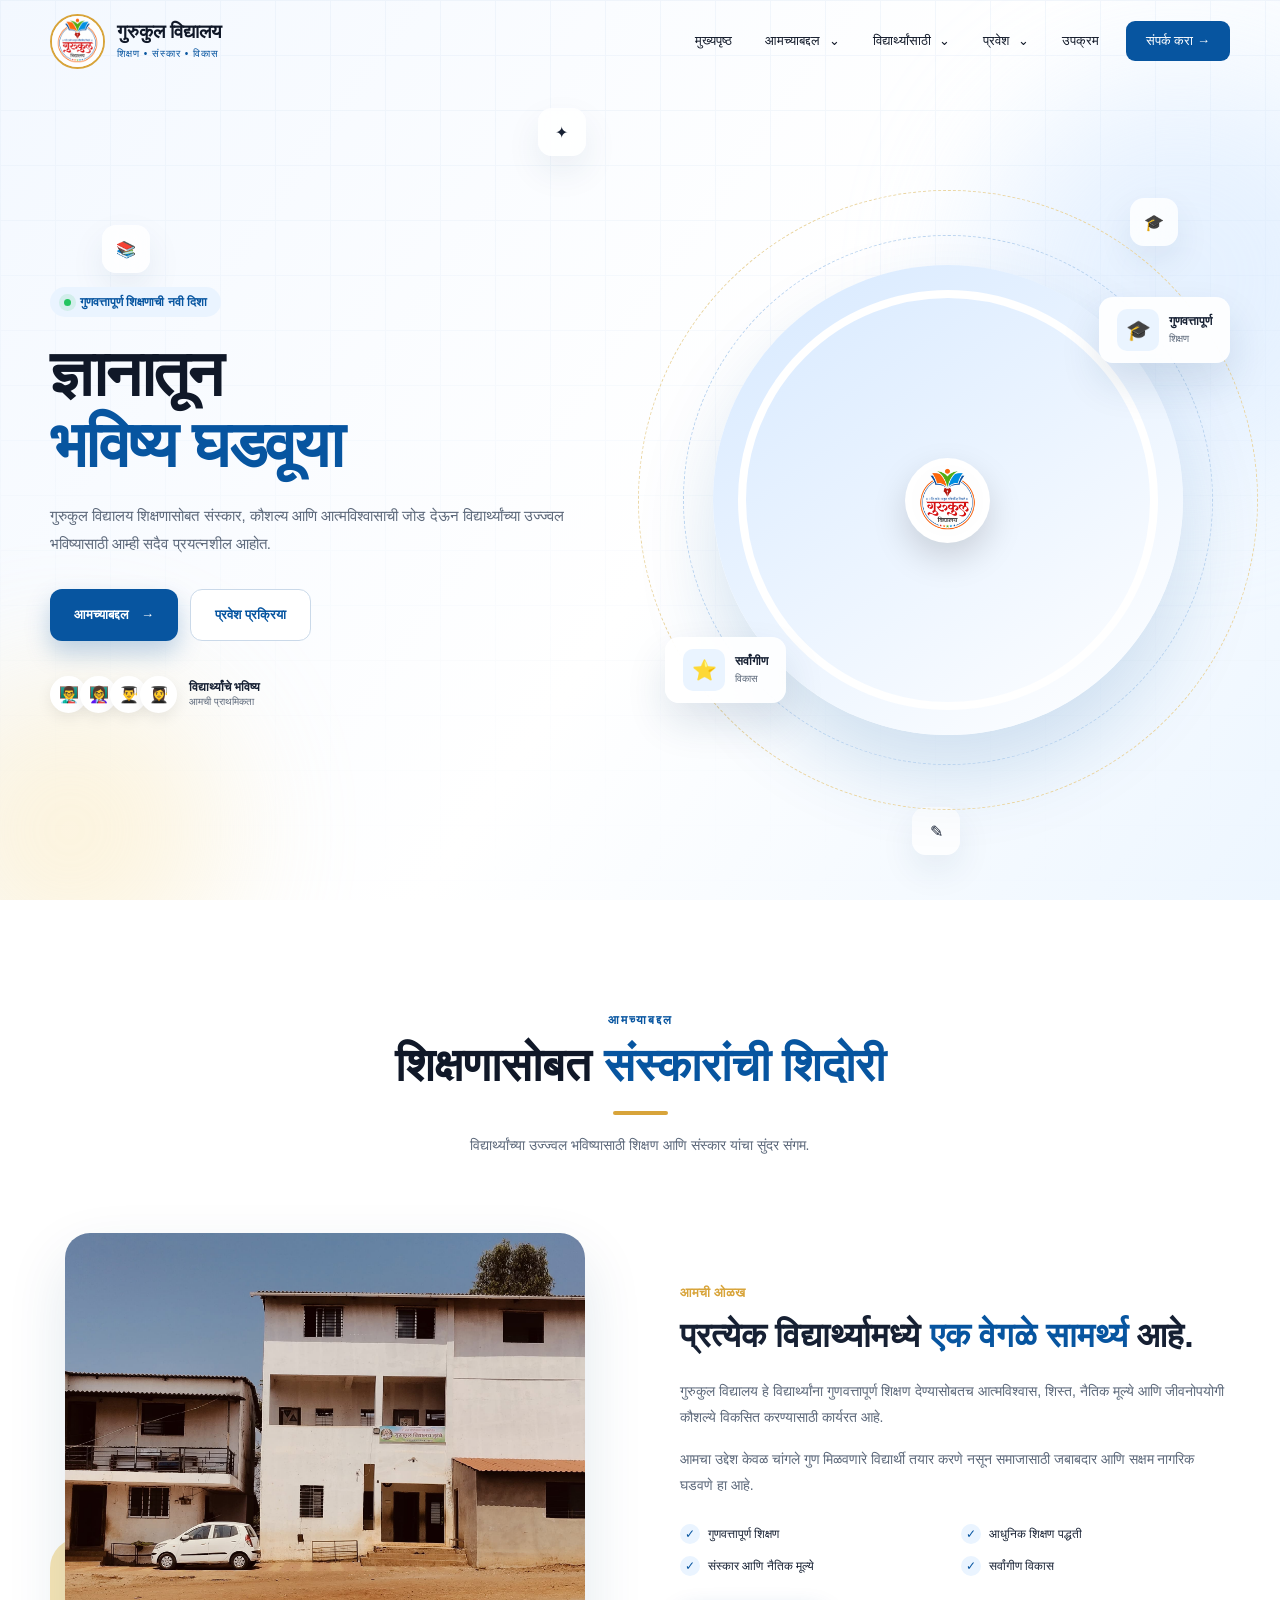
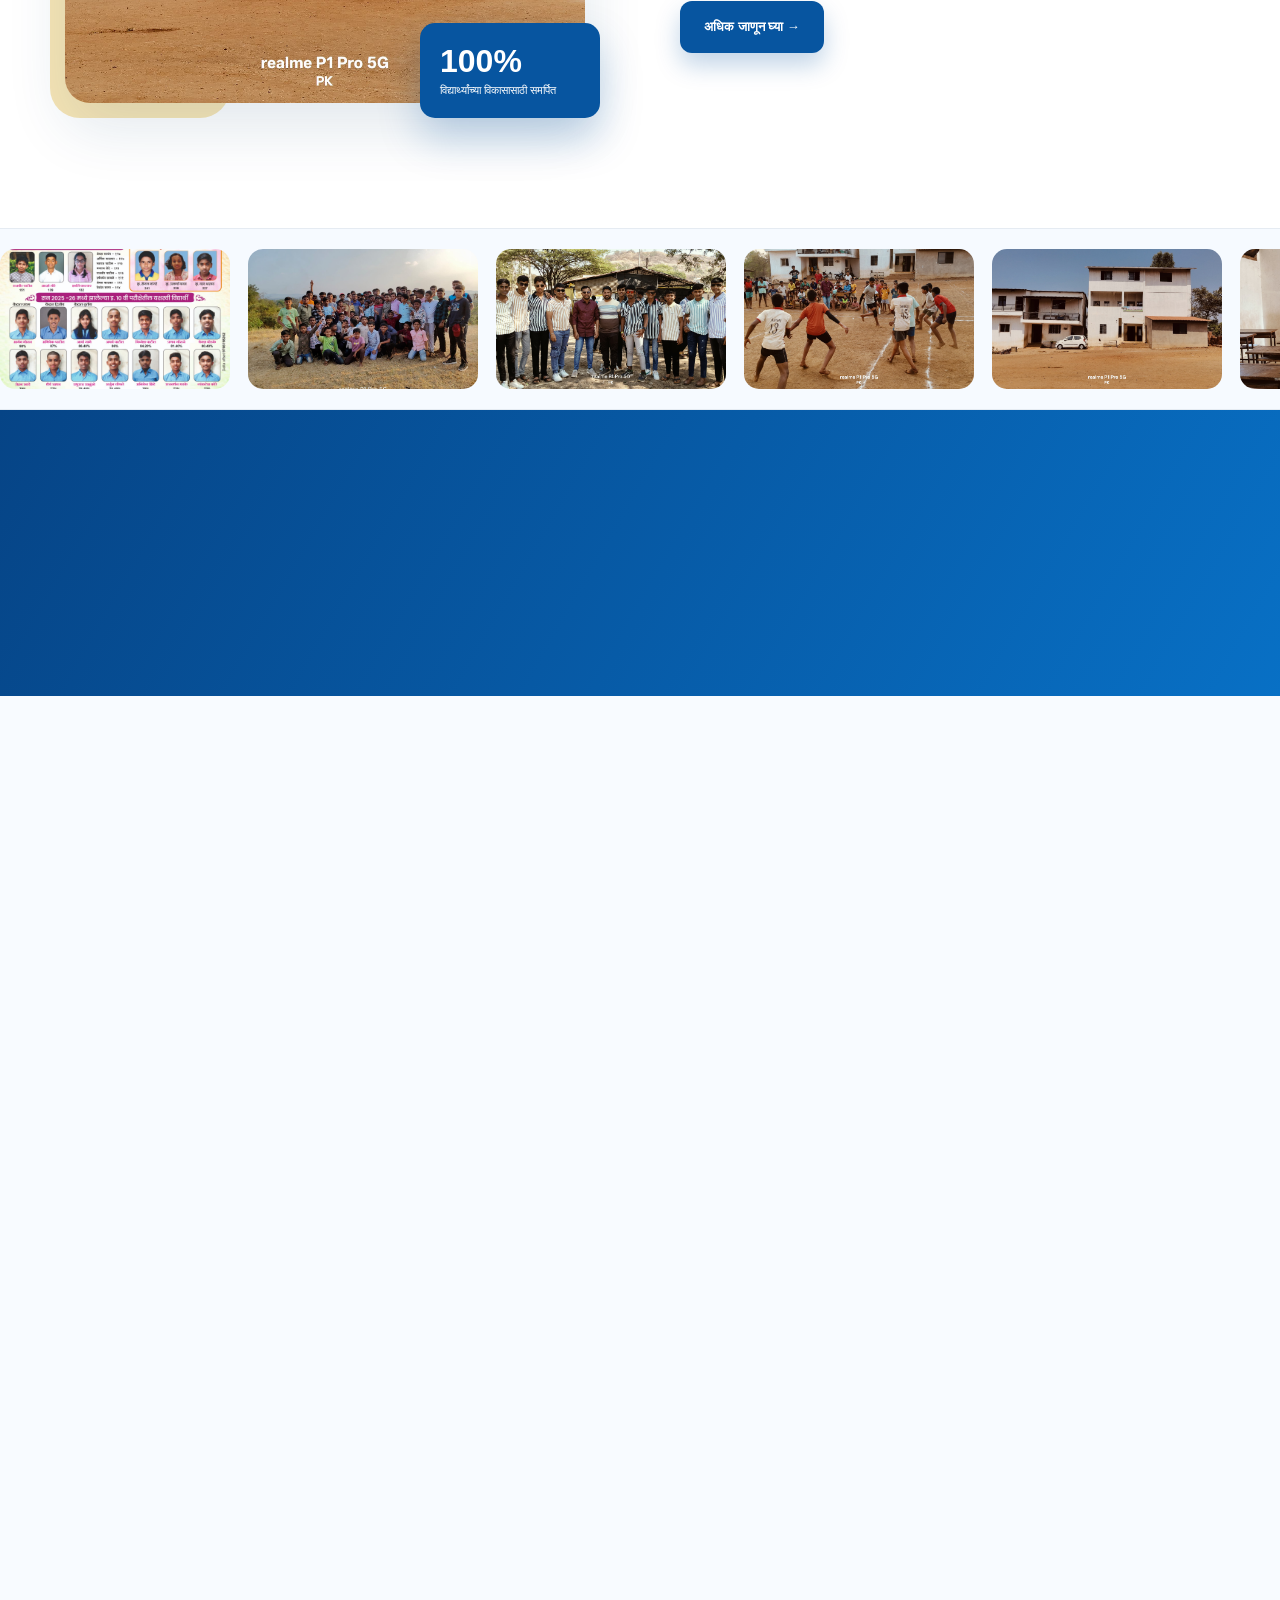
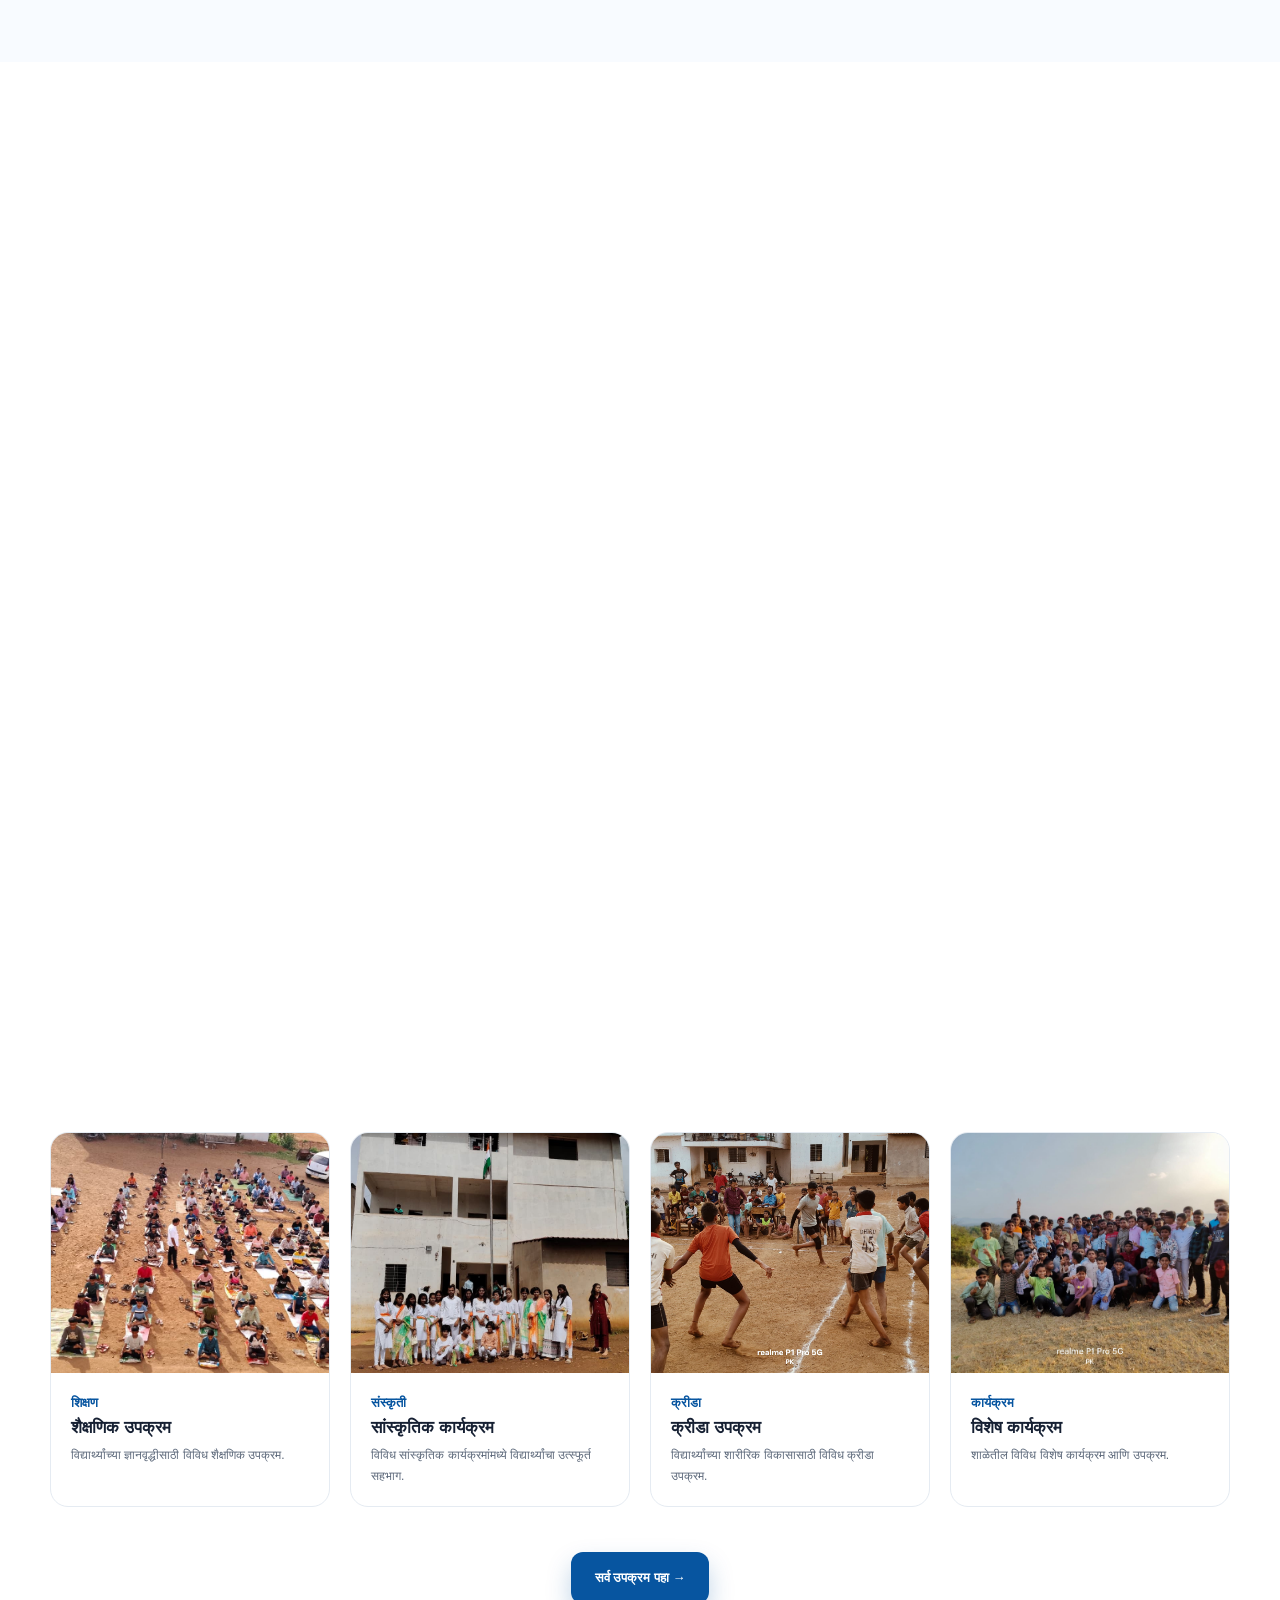
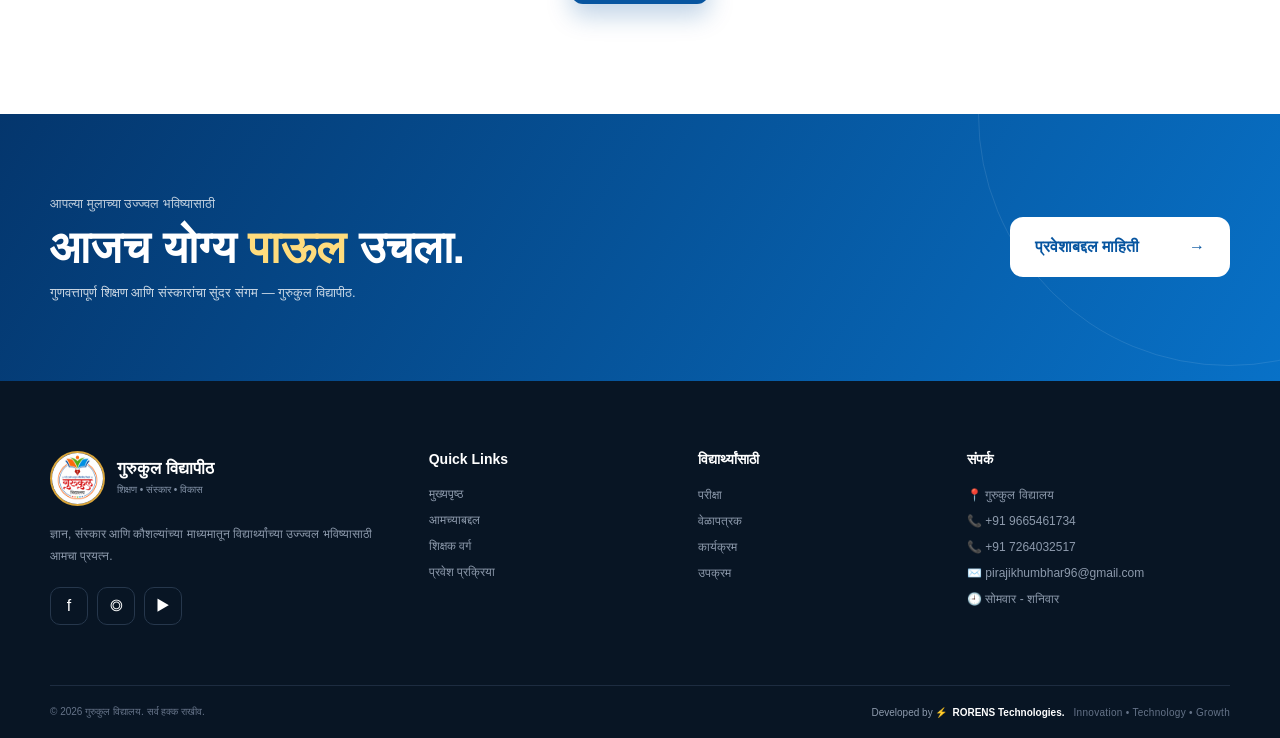
==== index.html @ 73b4b523 "Update index.html" ====
<!DOCTYPE html>
<html lang="mr">

<head>

<meta charset="UTF-8">
<meta name="viewport" content="width=device-width, initial-scale=1.0">

<title>गुरुकुल विद्यालय | शिक्षण • संस्कार • विकास</title>

<style>

/* =========================================================
   RESET
========================================================= */

*{
    margin:0;
    padding:0;
    box-sizing:border-box;
}

html{
    scroll-behavior:smooth;
}

body{
    font-family:"Noto Sans Devanagari","Arial",sans-serif;
    background:#fff;
    color:#162033;
    overflow-x:hidden;
}

img{
    max-width:100%;
    display:block;
}

a{
    text-decoration:none;
    color:inherit;
}

button{
    font-family:inherit;
}


/* =========================================================
   VARIABLES
========================================================= */

:root{
    --primary:#0755a0;
    --primary-dark:#04366d;
    --primary-light:#eaf4ff;

    --gold:#d8a43a;
    --gold-light:#f7e5b5;

    --dark:#101828;
    --text:#5c687a;

    --border:#e5ebf2;

    --shadow:0 25px 60px rgba(20,65,110,.12);
}


/* =========================================================
   CONTAINER
========================================================= */

.container{
    width:min(1180px,calc(100% - 40px));
    margin:auto;
}


/* =========================================================
   LOADER
========================================================= */

.loader{
    position:fixed;
    inset:0;
    background:#fff;
    z-index:99999;

    display:flex;
    flex-direction:column;
    align-items:center;
    justify-content:center;

    transition:.6s;
}

.loader.hide{
    opacity:0;
    visibility:hidden;
}

.loader img{
    width:90px;
    height:90px;
    object-fit:cover;
    border-radius:50%;

    border:3px solid var(--gold);

    animation:loaderPulse 1.5s infinite;
}

.loader-spinner{
    width:35px;
    height:35px;

    border:3px solid #e4edf7;
    border-top-color:var(--primary);

    border-radius:50%;

    margin-top:20px;

    animation:spin .8s linear infinite;
}

.loader p{
    margin-top:15px;
    color:var(--primary);
    font-weight:bold;
}


/* =========================================================
   HEADER
========================================================= */

header{
    position:fixed;
    top:0;
    left:0;
    width:100%;

    z-index:1000;

    transition:.4s;
}

header.scrolled{
    background:rgba(255,255,255,.94);
    backdrop-filter:blur(20px);

    box-shadow:0 10px 35px rgba(0,0,0,.08);
}

.header-inner{
    min-height:82px;

    display:flex;
    align-items:center;
    justify-content:space-between;
}


/* LOGO */

.logo{
    display:flex;
    align-items:center;
    gap:12px;
}

.logo img{
    width:55px;
    height:55px;

    border-radius:50%;
    object-fit:cover;

    border:2px solid var(--gold);
}

.logo h1{
    font-size:19px;
    color:var(--dark);
}

.logo span{
    font-size:10px;
    color:var(--primary);
    letter-spacing:1px;
}


/* NAV */

nav{
    display:flex;
    align-items:center;
    gap:5px;
}

nav>a,
.dropdown-btn{
    border:0;
    background:transparent;

    padding:12px 14px;

    font-size:13px;
    color:var(--dark);

    border-radius:9px;

    cursor:pointer;

    transition:.3s;
}

nav>a:hover,
.dropdown-btn:hover{
    color:var(--primary);
    background:var(--primary-light);
}


/* DROPDOWN */

.dropdown{
    position:relative;
}

.dropdown-btn span{
    display:inline-block;
    margin-left:5px;
    transition:.3s;
}

.dropdown:hover .dropdown-btn span{
    transform:rotate(180deg);
}

.dropdown-menu{
    position:absolute;

    top:calc(100% + 12px);
    left:0;

    width:220px;

    padding:10px;

    background:rgba(255,255,255,.98);

    border:1px solid var(--border);

    border-radius:15px;

    box-shadow:0 20px 50px rgba(0,0,0,.12);

    opacity:0;
    visibility:hidden;

    transform:translateY(10px);

    transition:.3s;
}

.dropdown:hover .dropdown-menu{
    opacity:1;
    visibility:visible;
    transform:translateY(0);
}

.dropdown-menu a{
    display:block;

    padding:12px;

    font-size:13px;

    border-radius:8px;

    transition:.25s;
}

.dropdown-menu a:hover{
    background:var(--primary-light);
    color:var(--primary);
    padding-left:18px;
}


/* CONTACT */

.contact-btn{
    background:var(--primary);
    color:white !important;

    margin-left:8px;

    padding:12px 20px !important;
}

.contact-btn:hover{
    background:var(--primary-dark) !important;
}


/* MOBILE BUTTON */

.menu-btn{
    display:none;

    width:45px;
    height:45px;

    border:0;

    border-radius:10px;

    background:var(--primary-light);

    cursor:pointer;
}

.menu-btn span{
    display:block;

    width:22px;
    height:2px;

    background:var(--primary);

    margin:5px auto;
}


/* =========================================================
   HERO
========================================================= */

.hero{
    min-height:100vh;

    padding-top:100px;

    position:relative;

    overflow:hidden;

    background:
    linear-gradient(
        125deg,
        #f3f8ff,
        #fff 55%,
        #edf6ff
    );

    display:flex;
    align-items:center;
}


/* GRID BACKGROUND */

.hero-grid{
    position:absolute;
    inset:0;

    opacity:.35;

    background-image:
        linear-gradient(#dce8f5 1px,transparent 1px),
        linear-gradient(90deg,#dce8f5 1px,transparent 1px);

    background-size:55px 55px;

    mask-image:linear-gradient(
        to bottom,
        black,
        transparent
    );
}


/* GLOW */

.glow{
    position:absolute;

    border-radius:50%;

    filter:blur(70px);

    opacity:.4;

    animation:glowMove 8s infinite alternate;
}

.glow1{
    width:400px;
    height:400px;

    background:#cbe2ff;

    right:-100px;
    top:80px;
}

.glow2{
    width:300px;
    height:300px;

    background:#ffe7ad;

    left:-80px;
    bottom:-80px;

    animation-delay:2s;
}


/* HERO CONTENT */

.hero-inner{
    width:min(1180px,calc(100% - 40px));
    margin:auto;

    display:grid;
    grid-template-columns:1fr 1fr;

    align-items:center;

    gap:50px;

    position:relative;
    z-index:5;
}

.hero-badge{
    display:inline-flex;

    align-items:center;
    gap:9px;

    padding:8px 14px;

    background:var(--primary-light);

    color:var(--primary);

    border-radius:30px;

    font-size:12px;
    font-weight:bold;

    animation:fadeUp .8s;
}

.badge-dot{
    width:7px;
    height:7px;

    background:#22c55e;

    border-radius:50%;

    box-shadow:0 0 0 5px rgba(34,197,94,.12);
}

.hero h2{
    margin-top:22px;

    font-size:clamp(45px,5vw,72px);

    line-height:1.1;

    letter-spacing:-2px;

    color:var(--dark);
}

.hero h2 span{
    display:block;
    color:var(--primary);
}

.hero-description{
    max-width:590px;

    margin-top:22px;

    color:var(--text);

    line-height:1.9;

    font-size:15px;
}


/* BUTTONS */

.hero-buttons{
    display:flex;
    gap:12px;

    margin-top:30px;

    flex-wrap:wrap;
}

.btn{
    min-height:52px;

    padding:0 24px;

    border-radius:12px;

    display:inline-flex;
    align-items:center;
    justify-content:center;
    gap:12px;

    font-size:13px;
    font-weight:bold;

    transition:.35s;
}

.btn-primary{
    background:var(--primary);
    color:#fff;

    box-shadow:0 12px 25px rgba(7,85,160,.25);
}

.btn-primary:hover{
    transform:translateY(-4px);
    background:var(--primary-dark);
}

.btn-outline{
    border:1px solid #cad9e9;
    background:white;
    color:var(--primary);
}

.btn-outline:hover{
    background:var(--primary-light);
    transform:translateY(-4px);
}


/* TRUST */

.trust{
    margin-top:35px;

    display:flex;
    align-items:center;
    gap:12px;
}

.avatars{
    display:flex;
}

.avatars div{
    width:37px;
    height:37px;

    border-radius:50%;

    background:#fff;

    display:grid;
    place-items:center;

    border:2px solid white;

    margin-left:-7px;

    box-shadow:0 5px 15px rgba(0,0,0,.08);
}

.avatars div:first-child{
    margin-left:0;
}

.trust-text{
    display:flex;
    flex-direction:column;
    gap:2px;
}

.trust-text strong{
    font-size:12px;
}

.trust-text span{
    font-size:10px;
    color:var(--text);
}


/* =========================================================
   HERO GRAPHIC
========================================================= */

.hero-visual{
    height:580px;

    position:relative;

    display:grid;
    place-items:center;

    animation:visualFloat 6s ease-in-out infinite;
}

.hero-circle{
    width:min(470px,90%);

    aspect-ratio:1;

    border-radius:50%;

    padding:25px;

    background:
    linear-gradient(
        145deg,
        #d7e9ff,
        #fff
    );

    box-shadow:
        0 40px 80px rgba(7,85,160,.16);
}

.hero-circle-inner{
    width:100%;
    height:100%;

    border-radius:50%;

    overflow:hidden;

    border:8px solid white;

    position:relative;
}

.hero-circle-inner img{
    width:100%;
    height:100%;

    object-fit:cover;

    transition:1s;
}

.hero-circle:hover img{
    transform:scale(1.08);
}


/* ORBITS */

.orbit{
    position:absolute;

    border:1px dashed #b9d3ef;

    border-radius:50%;

    animation:orbit 18s linear infinite;
}

.orbit1{
    width:530px;
    height:530px;
}

.orbit2{
    width:620px;
    height:620px;

    border-color:#ead5a1;

    animation-direction:reverse;
    animation-duration:25s;
}


/* LOGO */

.center-logo{
    position:absolute;

    width:85px;
    height:85px;

    padding:7px;

    border-radius:50%;

    background:white;

    box-shadow:0 15px 35px rgba(0,0,0,.15);

    animation:logoFloat 4s infinite;
}

.center-logo img{
    width:100%;
    height:100%;

    object-fit:cover;

    border-radius:50%;
}


/* FLOAT CARDS */

.float-card{
    position:absolute;

    display:flex;
    align-items:center;

    gap:10px;

    padding:12px 18px;

    background:rgba(255,255,255,.9);

    backdrop-filter:blur(15px);

    border-radius:14px;

    box-shadow:0 20px 40px rgba(20,60,100,.12);

    z-index:5;

    animation:cardFloat 5s ease-in-out infinite;
}

.float-card.top{
    top:15%;
    right:0;
}

.float-card.bottom{
    bottom:15%;
    left:0;

    animation-delay:1.5s;
}

.float-icon{
    width:42px;
    height:42px;

    display:grid;
    place-items:center;

    border-radius:10px;

    background:var(--primary-light);

    font-size:20px;
}

.float-card strong{
    display:block;
    font-size:12px;
}

.float-card small{
    color:var(--text);
    font-size:10px;
}


/* FLOATING ICONS */

.floating-icon{
    position:absolute;

    width:48px;
    height:48px;

    display:grid;
    place-items:center;

    background:rgba(255,255,255,.8);

    backdrop-filter:blur(10px);

    border-radius:14px;

    box-shadow:0 15px 35px rgba(20,60,100,.08);

    z-index:4;

    animation:iconFloat 5s infinite;
}

.book{
    left:8%;
    top:25%;
}

.cap{
    right:8%;
    top:22%;
    animation-delay:1s;
}

.star{
    left:42%;
    top:12%;
    animation-delay:2s;
}

.pencil{
    right:25%;
    bottom:5%;
    animation-delay:3s;
}


/* =========================================================
   SECTION
========================================================= */

section.content-section{
    padding:110px 0;
}

.section-title{
    text-align:center;

    max-width:700px;

    margin:0 auto 60px;
}

.section-label{
    color:var(--primary);

    font-size:12px;

    font-weight:bold;

    letter-spacing:2px;
}

.section-title h2{
    font-size:clamp(30px,4vw,46px);

    margin-top:10px;

    color:var(--dark);
}

.section-title h2 span{
    color:var(--primary);
}

.section-line{
    width:55px;
    height:4px;

    background:var(--gold);

    margin:18px auto;

    border-radius:20px;
}

.section-title p{
    color:var(--text);

    font-size:14px;

    line-height:1.8;
}


/* =========================================================
   ABOUT
========================================================= */

.about-grid{
    display:grid;

    grid-template-columns:1fr 1fr;

    align-items:center;

    gap:80px;
}

.about-image{
    position:relative;

    padding:15px;
}

.about-image img{
    width:100%;
    height:470px;

    object-fit:cover;

    border-radius:25px;

    box-shadow:var(--shadow);

    transition:.7s;
}

.about-image:hover img{
    transform:scale(1.03);
}

.about-decoration{
    position:absolute;

    width:180px;
    height:180px;

    background:var(--gold-light);

    border-radius:30px;

    left:0;
    bottom:0;

    z-index:-1;
}

.experience{
    position:absolute;

    right:0;
    bottom:0;

    width:180px;

    background:var(--primary);

    color:#fff;

    padding:20px;

    border-radius:15px;

    box-shadow:0 20px 40px rgba(7,85,160,.25);
}

.experience strong{
    display:block;

    font-size:32px;
}

.experience span{
    font-size:11px;
    line-height:1.5;
}

.about-text small{
    color:var(--gold);
    font-weight:bold;
}

.about-text h3{
    font-size:34px;

    line-height:1.3;

    margin:12px 0 20px;
}

.about-text h3 span{
    color:var(--primary);
}

.about-text p{
    color:var(--text);

    font-size:14px;

    line-height:1.9;

    margin-bottom:15px;
}

.checks{
    display:grid;

    grid-template-columns:1fr 1fr;

    gap:12px;

    margin:25px 0;
}

.check{
    font-size:12px;

    display:flex;
    align-items:center;

    gap:8px;
}

.check i{
    width:20px;
    height:20px;

    display:grid;
    place-items:center;

    border-radius:50%;

    background:var(--primary-light);

    color:var(--primary);

    font-style:normal;
}


/* =========================================================
   IMAGE STRIP
========================================================= */

.image-strip{
    overflow:hidden;

    padding:20px 0;

    background:#f6faff;

    border-top:1px solid var(--border);
    border-bottom:1px solid var(--border);
}

.image-track{
    display:flex;

    width:max-content;

    animation:marquee 30s linear infinite;
}

.strip-image{
    width:230px;
    height:140px;

    margin-right:18px;

    border-radius:15px;

    overflow:hidden;
}

.strip-image img{
    width:100%;
    height:100%;

    object-fit:cover;

    transition:.5s;
}

.strip-image:hover img{
    transform:scale(1.1);
}


/* =========================================================
   STATS
========================================================= */

.stats{
    padding:70px 0;

    background:
    linear-gradient(
        120deg,
        #064486,
        #0870c5
    );

    color:white;
}

.stats-grid{
    display:grid;

    grid-template-columns:repeat(4,1fr);
}

.stat{
    text-align:center;

    padding:20px;

    border-right:1px solid rgba(255,255,255,.15);
}

.stat:last-child{
    border:none;
}

.stat-icon{
    font-size:25px;
}

.stat strong{
    display:block;

    font-size:38px;

    margin:8px 0;
}

.stat span{
    font-size:12px;

    opacity:.75;
}


/* =========================================================
   GOALS
========================================================= */

.goals{
    background:#f8fbff;
}

.goals-grid{
    display:grid;

    grid-template-columns:repeat(3,1fr);

    gap:22px;
}

.goal{
    position:relative;

    background:white;

    border:1px solid var(--border);

    border-radius:20px;

    padding:30px;

    overflow:hidden;

    transition:.4s;
}

.goal::before{
    content:"";

    position:absolute;

    width:110px;
    height:110px;

    background:var(--primary-light);

    border-radius:50%;

    right:-50px;
    top:-50px;

    transition:.5s;
}

.goal:hover{
    transform:translateY(-10px);

    box-shadow:var(--shadow);

    border-color:#c9dff5;
}

.goal:hover::before{
    transform:scale(2);
}

.goal-number{
    position:absolute;

    right:25px;
    top:22px;

    color:#b5c0ce;

    font-size:12px;

    font-weight:bold;
}

.goal-icon{
    width:60px;
    height:60px;

    display:grid;
    place-items:center;

    background:var(--primary-light);

    border-radius:15px;

    font-size:27px;

    margin-bottom:20px;

    transition:.4s;
}

.goal:hover .goal-icon{
    transform:rotate(-7deg) scale(1.08);
}

.goal h3{
    font-size:19px;

    margin-bottom:12px;
}

.goal p{
    color:var(--text);

    font-size:13px;

    line-height:1.8;
}

.goal a{
    display:inline-block;

    margin-top:20px;

    color:var(--primary);

    font-size:12px;

    font-weight:bold;
}


/* =========================================================
   PAMPHLET
========================================================= */

.pamphlet{
    padding:110px 0;
}

.pamphlet-box{
    display:grid;

    grid-template-columns:1fr 1fr;

    align-items:center;

    background:
    linear-gradient(
        120deg,
        #eff6ff,
        #fff
    );

    border:1px solid #dce8f5;

    border-radius:30px;

    padding:55px;

    overflow:hidden;
}

.pamphlet-text h2{
    font-size:38px;

    line-height:1.3;

    margin:10px 0 20px;
}

.pamphlet-text h2 span{
    color:var(--primary);
}

.pamphlet-text p{
    color:var(--text);

    font-size:14px;

    line-height:1.8;

    max-width:450px;

    margin-bottom:25px;
}

.pamphlet-image{
    height:420px;

    display:grid;

    place-items:center;

    position:relative;
}

.pamphlet-image::before{
    content:"";

    position:absolute;

    width:280px;
    height:280px;

    background:#dbeaff;

    border-radius:50%;

    filter:blur(20px);

    animation:pulse 4s infinite;
}

.pamphlet-image img{
    width:270px;
    height:380px;

    object-fit:cover;

    border-radius:12px;

    transform:rotate(4deg);

    box-shadow:0 30px 60px rgba(0,0,0,.2);

    position:relative;

    transition:.5s;
}

.pamphlet-image:hover img{
    transform:rotate(0) translateY(-10px);
}


/* =========================================================
   ACTIVITIES
========================================================= */

.activities-grid{
    display:grid;

    grid-template-columns:repeat(4,1fr);

    gap:20px;
}

.activity{
    border:1px solid var(--border);

    border-radius:18px;

    overflow:hidden;

    background:white;

    transition:.4s;
}

.activity:hover{
    transform:translateY(-8px);

    box-shadow:var(--shadow);
}

.activity-image{
    height:240px;

    overflow:hidden;

    position:relative;
}

.activity-image img{
    width:100%;
    height:100%;

    object-fit:cover;

    transition:.7s;
}

.activity:hover img{
    transform:scale(1.1);
}

.activity-overlay{
    position:absolute;

    inset:0;

    background:linear-gradient(
        transparent,
        rgba(0,0,0,.65)
    );

    opacity:0;

    transition:.4s;

    display:flex;

    align-items:flex-end;

    justify-content:space-between;

    padding:15px;
}

.activity:hover .activity-overlay{
    opacity:1;
}

.activity-overlay span{
    color:#fff;
}

.activity-overlay a{
    width:40px;
    height:40px;

    background:#fff;

    color:var(--primary);

    display:grid;
    place-items:center;

    border-radius:50%;
}

.activity-content{
    padding:20px;
}

.activity-content small{
    color:var(--primary);

    font-weight:bold;
}

.activity-content h3{
    font-size:17px;

    margin:7px 0;
}

.activity-content p{
    color:var(--text);

    font-size:12px;

    line-height:1.7;
}

.center{
    text-align:center;

    margin-top:45px;
}


/* =========================================================
   CTA
========================================================= */

.cta{
    padding:80px 0;

    background:
    linear-gradient(
        120deg,
        #04366d,
        #0871c7
    );

    color:#fff;

    position:relative;

    overflow:hidden;
}

.cta::before{
    content:"";

    position:absolute;

    width:500px;
    height:500px;

    border-radius:50%;

    border:1px solid rgba(255,255,255,.1);

    right:-200px;
    top:-250px;
}

.cta-inner{
    position:relative;

    display:flex;

    align-items:center;

    justify-content:space-between;

    gap:30px;
}

.cta small{
    opacity:.75;
}

.cta h2{
    font-size:45px;

    margin:10px 0;
}

.cta h2 span{
    color:#ffdc7d;
}

.cta p{
    font-size:13px;
    opacity:.8;
}

.cta-button{
    min-width:220px;
    min-height:60px;

    padding:0 25px;

    background:#fff;

    color:var(--primary);

    border-radius:13px;

    display:flex;

    align-items:center;

    justify-content:space-between;

    font-weight:bold;

    transition:.35s;
}

.cta-button:hover{
    transform:translateY(-5px);

    box-shadow:0 20px 40px rgba(0,0,0,.2);
}


/* =========================================================
   FOOTER
========================================================= */

footer{
    background:#081524;

    color:white;

    padding-top:70px;
}

.footer-grid{
    display:grid;

    grid-template-columns:1.5fr 1fr 1fr 1.2fr;

    gap:50px;

    padding-bottom:60px;
}

.footer-logo{
    display:flex;

    align-items:center;

    gap:12px;

    margin-bottom:18px;
}

.footer-logo img{
    width:55px;
    height:55px;

    border-radius:50%;

    object-fit:cover;

    border:2px solid var(--gold);
}

.footer-logo h3{
    font-size:17px;
}

.footer-logo span{
    color:#8190a5;
    font-size:10px;
}

.footer-about p{
    max-width:350px;

    color:#8d9aac;

    font-size:12px;

    line-height:1.8;
}

.socials{
    display:flex;

    gap:9px;

    margin-top:20px;
}

.socials a{
    width:38px;
    height:38px;

    border:1px solid #26374c;

    border-radius:10px;

    display:grid;
    place-items:center;

    transition:.3s;
}

.socials a:hover{
    background:var(--primary);

    transform:translateY(-3px);
}

.footer-column{
    display:flex;

    flex-direction:column;

    gap:12px;
}

.footer-column h3{
    font-size:14px;

    margin-bottom:8px;
}

.footer-column a,
.footer-column p{
    color:#8d9aac;

    font-size:12px;

    transition:.25s;
}

.footer-column a:hover{
    color:#fff;

    padding-left:5px;
}

.footer-bottom{
    border-top:1px solid #1d2c40;

    padding:20px 0;

    display:flex;

    justify-content:space-between;

    color:#657388;

    font-size:10px;
}


/* =========================================================
   BACK TO TOP
========================================================= */

.back-top{
    position:fixed;

    right:25px;
    bottom:25px;

    width:45px;
    height:45px;

    border:0;

    border-radius:50%;

    background:var(--primary);

    color:#fff;

    cursor:pointer;

    z-index:100;

    opacity:0;
    visibility:hidden;

    transform:translateY(20px);

    transition:.3s;
}

.back-top.show{
    opacity:1;
    visibility:visible;

    transform:translateY(0);
}


/* =========================================================
   DEVELOPER CREDIT
========================================================= */

.developer-credit{
    display:flex;
    align-items:center;
    gap:5px;
    flex-wrap:wrap;
    justify-content:flex-end;
    color:#8d9aac;
}

.developer-credit strong{
    color:#ffffff;
    font-weight:700;
}

.developer-credit span{
    color:#657388;
    margin-left:4px;
    letter-spacing:.3px;
}


/* MOBILE */

@media(max-width:760px){

    .developer-credit{
        justify-content:center;
        text-align:center;
        line-height:1.8;
    }

}


/* =========================================================
   SCROLL ANIMATION
========================================================= */

.reveal{
    opacity:0;

    transform:translateY(40px);

    transition:
        opacity .8s ease,
        transform .8s ease;
}

.reveal.show{
    opacity:1;

    transform:translateY(0);
}


/* =========================================================
   KEYFRAMES
========================================================= */

@keyframes spin{
    to{
        transform:rotate(360deg);
    }
}

@keyframes loaderPulse{
    50%{
        transform:scale(1.08);
    }
}

@keyframes fadeUp{
    from{
        opacity:0;
        transform:translateY(20px);
    }

    to{
        opacity:1;
        transform:translateY(0);
    }
}

@keyframes glowMove{
    from{
        transform:translate(0,0);
    }

    to{
        transform:translate(40px,-30px);
    }
}

@keyframes visualFloat{
    0%,100%{
        transform:translateY(0);
    }

    50%{
        transform:translateY(-12px);
    }
}

@keyframes logoFloat{
    0%,100%{
        transform:translateY(0);
    }

    50%{
        transform:translateY(-10px) rotate(5deg);
    }
}

@keyframes cardFloat{
    0%,100%{
        transform:translateY(0);
    }

    50%{
        transform:translateY(-12px);
    }
}

@keyframes iconFloat{
    0%,100%{
        transform:translateY(0) rotate(0);
    }

    50%{
        transform:translateY(-15px) rotate(5deg);
    }
}

@keyframes orbit{
    to{
        transform:rotate(360deg);
    }
}

@keyframes marquee{
    from{
        transform:translateX(0);
    }

    to{
        transform:translateX(-50%);
    }
}

@keyframes pulse{
    0%,100%{
        transform:scale(.9);
        opacity:.4;
    }

    50%{
        transform:scale(1.1);
        opacity:.7;
    }
}


/* =========================================================
   TABLET
========================================================= */

@media(max-width:1000px){

    nav>a,
    .dropdown-btn{
        padding:10px 7px;
        font-size:11px;
    }

    .hero-inner{
        grid-template-columns:1fr;

        text-align:center;
    }

    .hero-description{
        margin-left:auto;
        margin-right:auto;
    }

    .hero-buttons,
    .trust{
        justify-content:center;
    }

    .hero h2 span{
        margin:auto;
    }

    .hero-visual{
        height:500px;
    }

    .about-grid{
        gap:40px;
    }

    .goals-grid{
        grid-template-columns:repeat(2,1fr);
    }

    .activities-grid{
        grid-template-columns:repeat(2,1fr);
    }

    .footer-grid{
        grid-template-columns:repeat(2,1fr);
    }
}


/* =========================================================
   MOBILE
========================================================= */

@media(max-width:760px){

    .container,
    .hero-inner{
        width:calc(100% - 28px);
    }


    /* HEADER */

    .menu-btn{
        display:block;
    }

    nav{
        position:absolute;

        top:75px;
        left:14px;
        right:14px;

        background:rgba(255,255,255,.98);

        backdrop-filter:blur(20px);

        border:1px solid var(--border);

        border-radius:18px;

        padding:10px;

        flex-direction:column;

        align-items:stretch;

        box-shadow:0 25px 60px rgba(0,0,0,.12);

        opacity:0;
        visibility:hidden;

        transform:translateY(-10px);

        transition:.3s;
    }

    nav.open{
        opacity:1;
        visibility:visible;

        transform:translateY(0);
    }

    nav>a,
    .dropdown-btn{
        width:100%;
        text-align:left;
        padding:13px;
    }

    .contact-btn{
        text-align:center !important;
        margin:5px 0;
    }

    .dropdown-menu{
        position:static;

        width:100%;

        display:none;

        box-shadow:none;

        border:0;

        transform:none;

        opacity:1;

        visibility:visible;

        background:#f5f9ff;
    }

    .dropdown.open .dropdown-menu{
        display:block;
    }


    /* HERO */

    .hero{
        padding-top:120px;
        padding-bottom:70px;
    }

    .hero h2{
        font-size:43px;
    }

    .hero-description{
        font-size:13px;
    }

    .hero-visual{
        height:390px;
        margin-top:20px;
    }

    .hero-circle{
        width:290px;
        padding:15px;
    }

    .orbit1{
        width:330px;
        height:330px;
    }

    .orbit2{
        width:380px;
        height:380px;
    }

    .center-logo{
        width:65px;
        height:65px;
    }

    .float-card{
        padding:9px 12px;
    }

    .float-card.top{
        right:0;
        top:15%;
    }

    .float-card.bottom{
        left:0;
        bottom:10%;
    }

    .floating-icon{
        width:38px;
        height:38px;
        font-size:17px;
    }

    .book{
        left:3%;
    }

    .cap{
        right:3%;
    }

    .star{
        left:5%;
        top:5%;
    }

    .pencil{
        right:5%;
    }


    /* SECTIONS */

    section.content-section{
        padding:75px 0;
    }

    .section-title{
        margin-bottom:45px;
    }

    .section-title h2{
        font-size:31px;
    }


    /* ABOUT */

    .about-grid{
        grid-template-columns:1fr;

        gap:45px;
    }

    .about-image img{
        height:360px;
    }

    .about-text h3{
        font-size:28px;
    }

    .checks{
        grid-template-columns:1fr;
    }


    /* STATS */

    .stats{
        padding:45px 0;
    }

    .stats-grid{
        grid-template-columns:repeat(2,1fr);
    }

    .stat{
        border-right:0;

        border-bottom:1px solid rgba(255,255,255,.12);
    }

    .stat strong{
        font-size:30px;
    }


    /* GOALS */

    .goals-grid{
        grid-template-columns:1fr;
    }


    /* PAMPHLET */

    .pamphlet-box{
        grid-template-columns:1fr;

        padding:35px 22px;

        text-align:center;
    }

    .pamphlet-text p{
        margin-left:auto;
        margin-right:auto;
    }

    .pamphlet-image{
        height:350px;
    }

    .pamphlet-image img{
        width:230px;
        height:310px;
    }


    /* ACTIVITIES */

    .activities-grid{
        grid-template-columns:1fr;
    }

    .activity-image{
        height:260px;
    }


    /* CTA */

    .cta-inner{
        flex-direction:column;

        text-align:center;
    }

    .cta h2{
        font-size:35px;
    }

    .cta-button{
        width:100%;
    }


    /* FOOTER */

    .footer-grid{
        grid-template-columns:1fr;

        gap:35px;
    }

    .footer-bottom{
        flex-direction:column;

        gap:8px;

        text-align:center;
    }

}


/* =========================================================
   REDUCED MOTION
========================================================= */

@media(prefers-reduced-motion:reduce){

    *,
    *::before,
    *::after{
        animation-duration:.01ms !important;
        transition-duration:.01ms !important;
    }
}

</style>

</head>


<body>


<!-- =====================================================
                         LOADER
====================================================== -->

<div class="loader" id="loader">

    <img src="images/logo.jpeg" alt="Logo">

    <div class="loader-spinner"></div>

    <p>गुरुकुल विद्यापीठ</p>

</div>



<!-- =====================================================
                         HEADER
====================================================== -->

<header id="header">

<div class="container header-inner">


    <!-- LOGO -->

    <a href="#" class="logo">

        <img src="images/logo.jpeg" alt="गुरुकुल विद्यापीठ">

        <div>

            <h1>गुरुकुल विद्यालय</h1>

            <span>
                शिक्षण • संस्कार • विकास
            </span>

        </div>

    </a>


    <!-- MOBILE BUTTON -->

    <button class="menu-btn" id="menuBtn">

        <span></span>
        <span></span>
        <span></span>

    </button>


    <!-- NAVIGATION -->

    <nav id="nav">


        <a href="#" class="active">
            मुख्यपृष्ठ
        </a>


        <!-- ABOUT -->

        <div class="dropdown">

            <button class="dropdown-btn">

                आमच्याबद्दल

                <span>⌄</span>

            </button>

            <div class="dropdown-menu">

                <a href="about.html">
                    आमच्याबद्दल
                </a>

                <a href="teachers.html">
                    शिक्षक वर्ग
                </a>

            </div>

        </div>


        <!-- STUDENTS -->

        <div class="dropdown">

            <button class="dropdown-btn">

                विद्यार्थ्यांसाठी

                <span>⌄</span>

            </button>

            <div class="dropdown-menu">

                <a href="exams.html">
                    परीक्षा
                </a>

                <a href="timetable.html">
                    वेळापत्रक
                </a>

                <a href="events.html">
                    कार्यक्रम
                </a>

            </div>

        </div>


        <!-- ADMISSION -->

        <div class="dropdown">

            <button class="dropdown-btn">

                प्रवेश

                <span>⌄</span>

            </button>

            <div class="dropdown-menu">

                <a href="admission.html">
                    प्रवेश प्रक्रिया
                </a>

                <a href="admission.html#documents">
                    आवश्यक कागदपत्रे
                </a>

                <a href="admission.html#fees">
                    शुल्क माहिती
                </a>

            </div>

        </div>


        <a href="events.html">
            उपक्रम
        </a>


        <a href="#contact" class="contact-btn">
            संपर्क करा →
        </a>

    </nav>

</div>

</header>



<!-- =====================================================
                          HERO
====================================================== -->

<section class="hero">

<div class="hero-grid"></div>

<div class="glow glow1"></div>

<div class="glow glow2"></div>


<!-- FLOATING ICONS -->

<div class="floating-icon book">
    📚
</div>

<div class="floating-icon cap">
    🎓
</div>

<div class="floating-icon star">
    ✦
</div>

<div class="floating-icon pencil">
    ✎
</div>


<div class="hero-inner">


    <!-- HERO TEXT -->

    <div>

        <div class="hero-badge">

            <span class="badge-dot"></span>

            गुणवत्तापूर्ण शिक्षणाची नवी दिशा

        </div>


        <h2>

            ज्ञानातून

            <span>
                भविष्य घडवूया
            </span>

        </h2>


        <p class="hero-description">

            गुरुकुल विद्यालय शिक्षणासोबत संस्कार,
            कौशल्य आणि आत्मविश्वासाची जोड देऊन
            विद्यार्थ्यांच्या उज्ज्वल भविष्यासाठी आम्ही
            सदैव प्रयत्नशील आहोत.

        </p>


        <div class="hero-buttons">

            <a href="#about" class="btn btn-primary">

                आमच्याबद्दल

                <b>→</b>

            </a>


            <a href="admission.html" class="btn btn-outline">

                प्रवेश प्रक्रिया

            </a>

        </div>


        <div class="trust">

            <div class="avatars">

                <div>👨‍🏫</div>
                <div>👩‍🏫</div>
                <div>👨‍🎓</div>
                <div>👩‍🎓</div>

            </div>

            <div class="trust-text">

                <strong>
                    विद्यार्थ्यांचे भविष्य
                </strong>

                <span>
                    आमची प्राथमिकता
                </span>

            </div>

        </div>

    </div>



    <!-- HERO GRAPHIC -->

    <div class="hero-visual">


        <div class="orbit orbit1"></div>

        <div class="orbit orbit2"></div>


        <div class="hero-circle">

            <div class="hero-circle-inner">

                <img src="images\t5S.jpeg"
                     alt="गुरुकुल विद्यालय">

            </div>

        </div>


        <!-- LOGO -->

        <div class="center-logo">

            <img src="images/logo.jpeg"
                 alt="Logo">

        </div>


        <!-- CARD 1 -->

        <div class="float-card top">

            <div class="float-icon">
                🎓
            </div>

            <div>

                <strong>
                    गुणवत्तापूर्ण
                </strong>

                <small>
                    शिक्षण
                </small>

            </div>

        </div>


        <!-- CARD 2 -->

        <div class="float-card bottom">

            <div class="float-icon">
                ⭐
            </div>

            <div>

                <strong>
                    सर्वांगीण
                </strong>

                <small>
                    विकास
                </small>

            </div>

        </div>

    </div>

</div>

</section>



<!-- =====================================================
                         ABOUT
====================================================== -->

<section class="content-section" id="about">

<div class="container">


<div class="section-title reveal">

    <span class="section-label">
        आमच्याबद्दल
    </span>

    <h2>
        शिक्षणासोबत
        <span>संस्कारांची शिदोरी</span>
    </h2>

    <div class="section-line"></div>

    <p>
        विद्यार्थ्यांच्या उज्ज्वल भविष्यासाठी
        शिक्षण आणि संस्कार यांचा सुंदर संगम.
    </p>

</div>



<div class="about-grid">


    <div class="about-image reveal">

        <div class="about-decoration"></div>

        <img src="images/t5.jpeg"
             alt="School">

        <div class="experience">

            <strong>
                100%
            </strong>

            <span>
                विद्यार्थ्यांच्या
                विकासासाठी समर्पित
            </span>

        </div>

    </div>



    <div class="about-text reveal">

        <small>
            आमची ओळख
        </small>

        <h3>

            प्रत्येक विद्यार्थ्यामध्ये
            <span>
                एक वेगळे सामर्थ्य
            </span>
            आहे.

        </h3>


        <p>
            गुरुकुल विद्यालय हे विद्यार्थ्यांना
            गुणवत्तापूर्ण शिक्षण देण्यासोबतच
            आत्मविश्वास, शिस्त, नैतिक मूल्ये
            आणि जीवनोपयोगी कौशल्ये विकसित
            करण्यासाठी कार्यरत आहे.
        </p>


        <p>
            आमचा उद्देश केवळ चांगले गुण मिळवणारे
            विद्यार्थी तयार करणे नसून समाजासाठी
            जबाबदार आणि सक्षम नागरिक घडवणे हा आहे.
        </p>


        <div class="checks">

            <div class="check">
                <i>✓</i>
                गुणवत्तापूर्ण शिक्षण
            </div>

            <div class="check">
                <i>✓</i>
                आधुनिक शिक्षण पद्धती
            </div>

            <div class="check">
                <i>✓</i>
                संस्कार आणि नैतिक मूल्ये
            </div>

            <div class="check">
                <i>✓</i>
                सर्वांगीण विकास
            </div>

        </div>


        <a href="about.html" class="btn btn-primary">
            अधिक जाणून घ्या →
        </a>

    </div>

</div>

</div>

</section>



<!-- =====================================================
                       IMAGE STRIP
====================================================== -->

<div class="image-strip">

<div class="image-track">

    <div class="strip-image">
        <img src="images/t1.jpeg">
    </div>

    <div class="strip-image">
        <img src="images/t2.jpeg">">
    </div>

    <div class="strip-image">
        <img src="images/t3.jpeg">
    </div>

    <div class="strip-image">
        <img src="images/t4.jpeg">
    </div>

    <div class="strip-image">
        <img src="images/t5.jpeg">
    </div>

    <div class="strip-image">
        <img src="images/t6.jpeg">
    </div>

    <div class="strip-image">
        <img src="images/t7.jpeg">
    </div>

    <div class="strip-image">
        <img src="images/t8.jpeg">
    </div>


    <!-- DUPLICATE FOR INFINITE ANIMATION -->

    <div class="strip-image">
        <img src="images/t9.jpeg">
    </div>

    <div class="strip-image">
        <img src="images/t10.jpeg">
    </div>

    <div class="strip-image">
        <img src="images/t11.jpeg">
    </div>

</div>

</div>



<!-- =====================================================
                         STATS
====================================================== -->

<section class="stats">

<div class="container stats-grid">


    <div class="stat reveal">

        <div class="stat-icon">
            🎓
        </div>

        <strong class="counter"
                data-target="1000+">
            0
        </strong>

        <span>
           आता पर्यंतचे विद्यार्थी
        </span>

    </div>


    <div class="stat reveal">

        <div class="stat-icon">
            👨‍🏫
        </div>

        <strong class="counter"
                data-target="10">
            0
        </strong>

        <span>
            शिक्षक
        </span>

    </div>


    <div class="stat reveal">

        <div class="stat-icon">
            🏆
        </div>

        <strong class="counter"
                data-target="100">
            0
        </strong>

        <span>
            उपक्रम
        </span>

    </div>


    <div class="stat reveal">

        <div class="stat-icon">
            ⭐
        </div>

        <strong>
            100%
        </strong>

        <span>
            समर्पण
        </span>

    </div>

</div>

</section>



<!-- =====================================================
                       GOALS
====================================================== -->

<section class="content-section goals">

<div class="container">


<div class="section-title reveal">

    <span class="section-label">
        आमचे ध्येय
    </span>

    <h2>
        विद्यार्थ्यांच्या
        <span>उज्ज्वल भविष्यासाठी</span>
    </h2>

    <div class="section-line"></div>

    <p>
        प्रत्येक विद्यार्थ्याचा सर्वांगीण विकास
        हेच आमचे ध्येय.
    </p>

</div>



<div class="goals-grid">


    <div class="goal reveal">

        <span class="goal-number">
            01
        </span>

        <div class="goal-icon">
            🎓
        </div>

        <h3>
            शैक्षणिक उत्कृष्टता
        </h3>

        <p>
            विद्यार्थ्यांना अभ्यासक्रमातील विषय
            व्यवस्थित शिकवून त्यांच्या ज्ञानाचा
            पाया मजबूत करणे.
        </p>

        <a href="#">
            अधिक जाणून घ्या →
        </a>

    </div>



    <div class="goal reveal">

        <span class="goal-number">
            02
        </span>

        <div class="goal-icon">
            🎭
        </div>

        <h3>
            सांस्कृतिक विकास
        </h3>

        <p>
            विविध संस्कृती आणि परंपरांची माहिती
            देऊन विद्यार्थ्यांना सांस्कृतिक
            कार्यक्रमांमध्ये सहभागी करणे.
        </p>

        <a href="#">
            अधिक जाणून घ्या →
        </a>

    </div>



    <div class="goal reveal">

        <span class="goal-number">
            03
        </span>

        <div class="goal-icon">
            🤝
        </div>

        <h3>
            समुदाय प्रतिबद्धता
        </h3>

        <p>
            विद्यार्थ्यांमध्ये सहकार्य, संवाद
            आणि सामाजिक जबाबदारीची भावना
            विकसित करणे.
        </p>

        <a href="#">
            अधिक जाणून घ्या →
        </a>

    </div>



    <div class="goal reveal">

        <span class="goal-number">
            04
        </span>

        <div class="goal-icon">
            🌱
        </div>

        <h3>
            सर्वांगीण विकास
        </h3>

        <p>
            विद्यार्थ्यांचा शारीरिक, मानसिक,
            सामाजिक आणि भावनिक विकास साधणे.
        </p>

        <a href="#">
            अधिक जाणून घ्या →
        </a>

    </div>



    <div class="goal reveal">

        <span class="goal-number">
            05
        </span>

        <div class="goal-icon">
            ⭐
        </div>

        <h3>
            आदर्श नागरिक
        </h3>

        <p>
            नैतिक मूल्ये आणि जबाबदारीची जाणीव
            असणारे चांगले नागरिक घडवणे.
        </p>

        <a href="#">
            अधिक जाणून घ्या →
        </a>

    </div>



    <div class="goal reveal">

        <span class="goal-number">
            06
        </span>

        <div class="goal-icon">
            🏆
        </div>

        <h3>
            कौशल्य विकास
        </h3>

        <p>
            कला, क्रीडा आणि विविध उपक्रमांद्वारे
            विद्यार्थ्यांच्या कौशल्यांचा विकास करणे.
        </p>

        <a href="#">
            अधिक जाणून घ्या →
        </a>

    </div>

</div>

</div>

</section>



<!-- =====================================================
                       PAMPHLET
====================================================== -->

<section class="pamphlet">

<div class="container">

<div class="pamphlet-box reveal">


    <div class="pamphlet-text">

        <span class="section-label">
            आमची माहिती
        </span>

        <h2>
            गुरुकुल विद्यालय
            <span>ओळख</span>
        </h2>

        <p>
            आमच्या संस्थेची संपूर्ण माहिती,
            शैक्षणिक उपक्रम आणि विशेष वैशिष्ट्ये
            जाणून घ्या.
        </p>

        <a href="#" class="btn btn-primary">
            माहितीपत्रक पहा →
        </a>

    </div>


    <div class="pamphlet-image">

        <img src="images/t1.jpeg"
             alt="Gurukul Pamphlet">

    </div>

</div>

</div>

</section>



<!-- =====================================================
                      ACTIVITIES
====================================================== -->

<section class="content-section">

<div class="container">


<div class="section-title reveal">

    <span class="section-label">
        विद्यार्थी जीवन
    </span>

    <h2>
        आमचे
        <span>उपक्रम</span>
    </h2>

    <div class="section-line"></div>

    <p>
        शिक्षणासोबत विद्यार्थ्यांना विविध
        अनुभव देणारे उपक्रम.
    </p>

</div>



<div class="activities-grid">


    <article class="activity reveal">

        <div class="activity-image">

            <img src="images/t12.jpeg">

            <div class="activity-overlay">

                <span>
                    01
                </span>

                <a href="#">
                    →
                </a>

            </div>

        </div>

        <div class="activity-content">

            <small>
                शिक्षण
            </small>

            <h3>
                शैक्षणिक उपक्रम
            </h3>

            <p>
                विद्यार्थ्यांच्या ज्ञानवृद्धीसाठी
                विविध शैक्षणिक उपक्रम.
            </p>

        </div>

    </article>



    <article class="activity reveal">

        <div class="activity-image">

            <img src="images/t11.jpeg">

            <div class="activity-overlay">

                <span>
                    02
                </span>

                <a href="#">
                    →
                </a>

            </div>

        </div>

        <div class="activity-content">

            <small>
                संस्कृती
            </small>

            <h3>
                सांस्कृतिक कार्यक्रम
            </h3>

            <p>
                विविध सांस्कृतिक कार्यक्रमांमध्ये
                विद्यार्थ्यांचा उत्स्फूर्त सहभाग.
            </p>

        </div>

    </article>



    <article class="activity reveal">

        <div class="activity-image">

            <img src="images/t4.jpeg">

            <div class="activity-overlay">

                <span>
                    03
                </span>

                <a href="#">
                    →
                </a>

            </div>

        </div>

        <div class="activity-content">

            <small>
                क्रीडा
            </small>

            <h3>
                क्रीडा उपक्रम
            </h3>

            <p>
                विद्यार्थ्यांच्या शारीरिक विकासासाठी
                विविध क्रीडा उपक्रम.
            </p>

        </div>

    </article>



    <article class="activity reveal">

        <div class="activity-image">

            <img src="images/t2.jpeg">

            <div class="activity-overlay">

                <span>
                    04
                </span>

                <a href="#">
                    →
                </a>

            </div>

        </div>

        <div class="activity-content">

            <small>
                कार्यक्रम
            </small>

            <h3>
                विशेष कार्यक्रम
            </h3>

            <p>
                शाळेतील विविध विशेष कार्यक्रम
                आणि उपक्रम.
            </p>

        </div>

    </article>

</div>



<div class="center">

    <a href="events.html"
       class="btn btn-primary">

        सर्व उपक्रम पहा →

    </a>

</div>

</div>

</section>



<!-- =====================================================
                         CTA
====================================================== -->

<section class="cta">

<div class="container cta-inner">


    <div>

        <small>
            आपल्या मुलाच्या उज्ज्वल भविष्यासाठी
        </small>

        <h2>
            आजच योग्य
            <span>पाऊल</span> उचला.
        </h2>

        <p>
            गुणवत्तापूर्ण शिक्षण आणि संस्कारांचा
            सुंदर संगम — गुरुकुल विद्यापीठ.
        </p>

    </div>


    <a href="admission.html"
       class="cta-button">

        प्रवेशाबद्दल माहिती

        <b>
            →
        </b>

    </a>

</div>

</section>



<!-- =====================================================
                         FOOTER
====================================================== -->

<footer id="contact">

<div class="container">


<div class="footer-grid">


    <!-- ABOUT -->

    <div class="footer-about">

        <div class="footer-logo">

            <img src="images/logo.jpeg">

            <div>

                <h3>
                    गुरुकुल विद्यापीठ
                </h3>

                <span>
                    शिक्षण • संस्कार • विकास
                </span>

            </div>

        </div>


        <p>
            ज्ञान, संस्कार आणि कौशल्यांच्या
            माध्यमातून विद्यार्थ्यांच्या उज्ज्वल
            भविष्यासाठी आमचा प्रयत्न.
        </p>


        <div class="socials">

            <a href="#">
                f
            </a>

            <a href="#">
                ◎
            </a>

            <a href="#">
                ▶
            </a>

        </div>

    </div>



    <!-- QUICK LINKS -->

    <div class="footer-column">

        <h3>
            Quick Links
        </h3>

        <a href="#">
            मुख्यपृष्ठ
        </a>

        <a href="about.html">
            आमच्याबद्दल
        </a>

        <a href="teachers.html">
            शिक्षक वर्ग
        </a>

        <a href="admission.html">
            प्रवेश प्रक्रिया
        </a>

    </div>



    <!-- STUDENTS -->

    <div class="footer-column">

        <h3>
            विद्यार्थ्यांसाठी
        </h3>

        <a href="exams.html">
            परीक्षा
        </a>

        <a href="timetable.html">
            वेळापत्रक
        </a>

        <a href="events.html">
            कार्यक्रम
        </a>

        <a href="events.html">
            उपक्रम
        </a>

    </div>



    <!-- CONTACT -->

    <div class="footer-column">

        <h3>
            संपर्क
        </h3>

        <p>
            📍 गुरुकुल विद्यालय
        </p>

        <p>
            📞 +91 9665461734
        </p>
           <p>
            📞 +91 7264032517
        </p>

        <p>
            ✉️ pirajikhumbhar96@gmail.com
        </p>

        <p>
            🕘 सोमवार - शनिवार
        </p>

    </div>

</div>



<div class="footer-bottom">

    <p>
        © 2026 गुरुकुल विद्यालय.
        सर्व हक्क राखीव.
    </p>

    <p class="developer-credit"> Developed by ⚡ <strong>RORENS Technologies.</strong> <span>Innovation • Technology • Growth</span> </p>

</div>

</div>

</footer>



<!-- BACK TO TOP -->

<button class="back-top" id="backTop">
    ↑
</button>



<!-- =====================================================
                         JAVASCRIPT
====================================================== -->

<script>

/* =========================================================
   LOADER
========================================================= */

window.addEventListener("load",function(){

    setTimeout(function(){

        document
        .getElementById("loader")
        .classList.add("hide");

    },700);

});



/* =========================================================
   HEADER
========================================================= */

const header =
document.getElementById("header");

window.addEventListener("scroll",function(){

    if(window.scrollY > 50){

        header.classList.add("scrolled");

    }else{

        header.classList.remove("scrolled");

    }

});



/* =========================================================
   MOBILE MENU
========================================================= */

const menuBtn =
document.getElementById("menuBtn");

const nav =
document.getElementById("nav");

menuBtn.addEventListener("click",function(){

    nav.classList.toggle("open");

});



/* =========================================================
   MOBILE DROPDOWN
========================================================= */

document
.querySelectorAll(".dropdown-btn")
.forEach(function(button){

    button.addEventListener("click",function(){

        if(window.innerWidth <= 760){

            const dropdown =
            button.parentElement;

            dropdown.classList.toggle("open");

        }

    });

});



/* =========================================================
   CLOSE MOBILE MENU
========================================================= */

document
.querySelectorAll("nav a")
.forEach(function(link){

    link.addEventListener("click",function(){

        nav.classList.remove("open");

    });

});



/* =========================================================
   SCROLL REVEAL
========================================================= */

const revealElements =
document.querySelectorAll(".reveal");

const revealObserver =
new IntersectionObserver(

    function(entries,observer){

        entries.forEach(function(entry){

            if(entry.isIntersecting){

                entry.target.classList.add("show");

                observer.unobserve(entry.target);

            }

        });

    },

    {
        threshold:.12
    }

);


revealElements.forEach(function(element){

    revealObserver.observe(element);

});



/* =========================================================
   COUNTERS
========================================================= */

const counters =
document.querySelectorAll(".counter");

let counterStarted=false;


function startCounters(){

    if(counterStarted)
        return;

    counterStarted=true;


    counters.forEach(function(counter){

        const target =
        parseInt(counter.dataset.target);

        const duration=1800;

        const startTime =
        performance.now();


        function update(time){

            const progress =
            Math.min(
                (time-startTime)/duration,
                1
            );


            const ease =
            1-Math.pow(
                1-progress,
                3
            );


            const value =
            Math.floor(
                target*ease
            );


            counter.textContent =
            value.toLocaleString("en-IN");


            if(progress<1){

                requestAnimationFrame(update);

            }else{

                counter.textContent =
                target.toLocaleString("en-IN");

            }

        }


        requestAnimationFrame(update);

    });

}


const stats =
document.querySelector(".stats");


const statsObserver =
new IntersectionObserver(

    function(entries){

        if(entries[0].isIntersecting){

            startCounters();

            statsObserver.disconnect();

        }

    },

    {
        threshold:.3
    }

);


statsObserver.observe(stats);



/* =========================================================
   BACK TO TOP
========================================================= */

const backTop =
document.getElementById("backTop");


window.addEventListener("scroll",function(){

    if(window.scrollY > 500){

        backTop.classList.add("show");

    }else{

        backTop.classList.remove("show");

    }

});


backTop.addEventListener("click",function(){

    window.scrollTo({

        top:0,

        behavior:"smooth"

    });

});



/* =========================================================
   HERO MOUSE PARALLAX
========================================================= */

const heroVisual =
document.querySelector(".hero-visual");


window.addEventListener("mousemove",function(e){

    if(window.innerWidth < 900)
        return;


    const x =
    (window.innerWidth/2-e.clientX)/80;

    const y =
    (window.innerHeight/2-e.clientY)/80;


    heroVisual.style.transform =
    `translate(${x}px,${y}px)`;

});



/* =========================================================
   BUTTON RIPPLE
========================================================= */

document
.querySelectorAll(".btn")
.forEach(function(button){

    button.addEventListener("click",function(e){

        const ripple =
        document.createElement("span");


        const rect =
        button.getBoundingClientRect();


        const size =
        Math.max(
            rect.width,
            rect.height
        );


        ripple.style.position="absolute";

        ripple.style.width=size+"px";

        ripple.style.height=size+"px";

        ripple.style.borderRadius="50%";

        ripple.style.background=
        "rgba(255,255,255,.25)";

        ripple.style.left=
        (e.clientX-rect.left-size/2)+"px";

        ripple.style.top=
        (e.clientY-rect.top-size/2)+"px";

        ripple.style.pointerEvents="none";


        button.style.overflow="hidden";


        ripple.animate(

            [
                {
                    transform:"scale(0)",
                    opacity:1
                },

                {
                    transform:"scale(2)",
                    opacity:0
                }

            ],

            {
                duration:600,
                easing:"ease-out"
            }

        );


        button.appendChild(ripple);


        setTimeout(function(){

            ripple.remove();

        },650);

    });

});



/* =========================================================
   CLOSE DROPDOWN WHEN CLICKING OUTSIDE
========================================================= */

document.addEventListener("click",function(e){

    if(!e.target.closest(".dropdown")){

        document
        .querySelectorAll(".dropdown")
        .forEach(function(dropdown){

            dropdown.classList.remove("open");

        });

    }

});

</script>

</body>
</html>
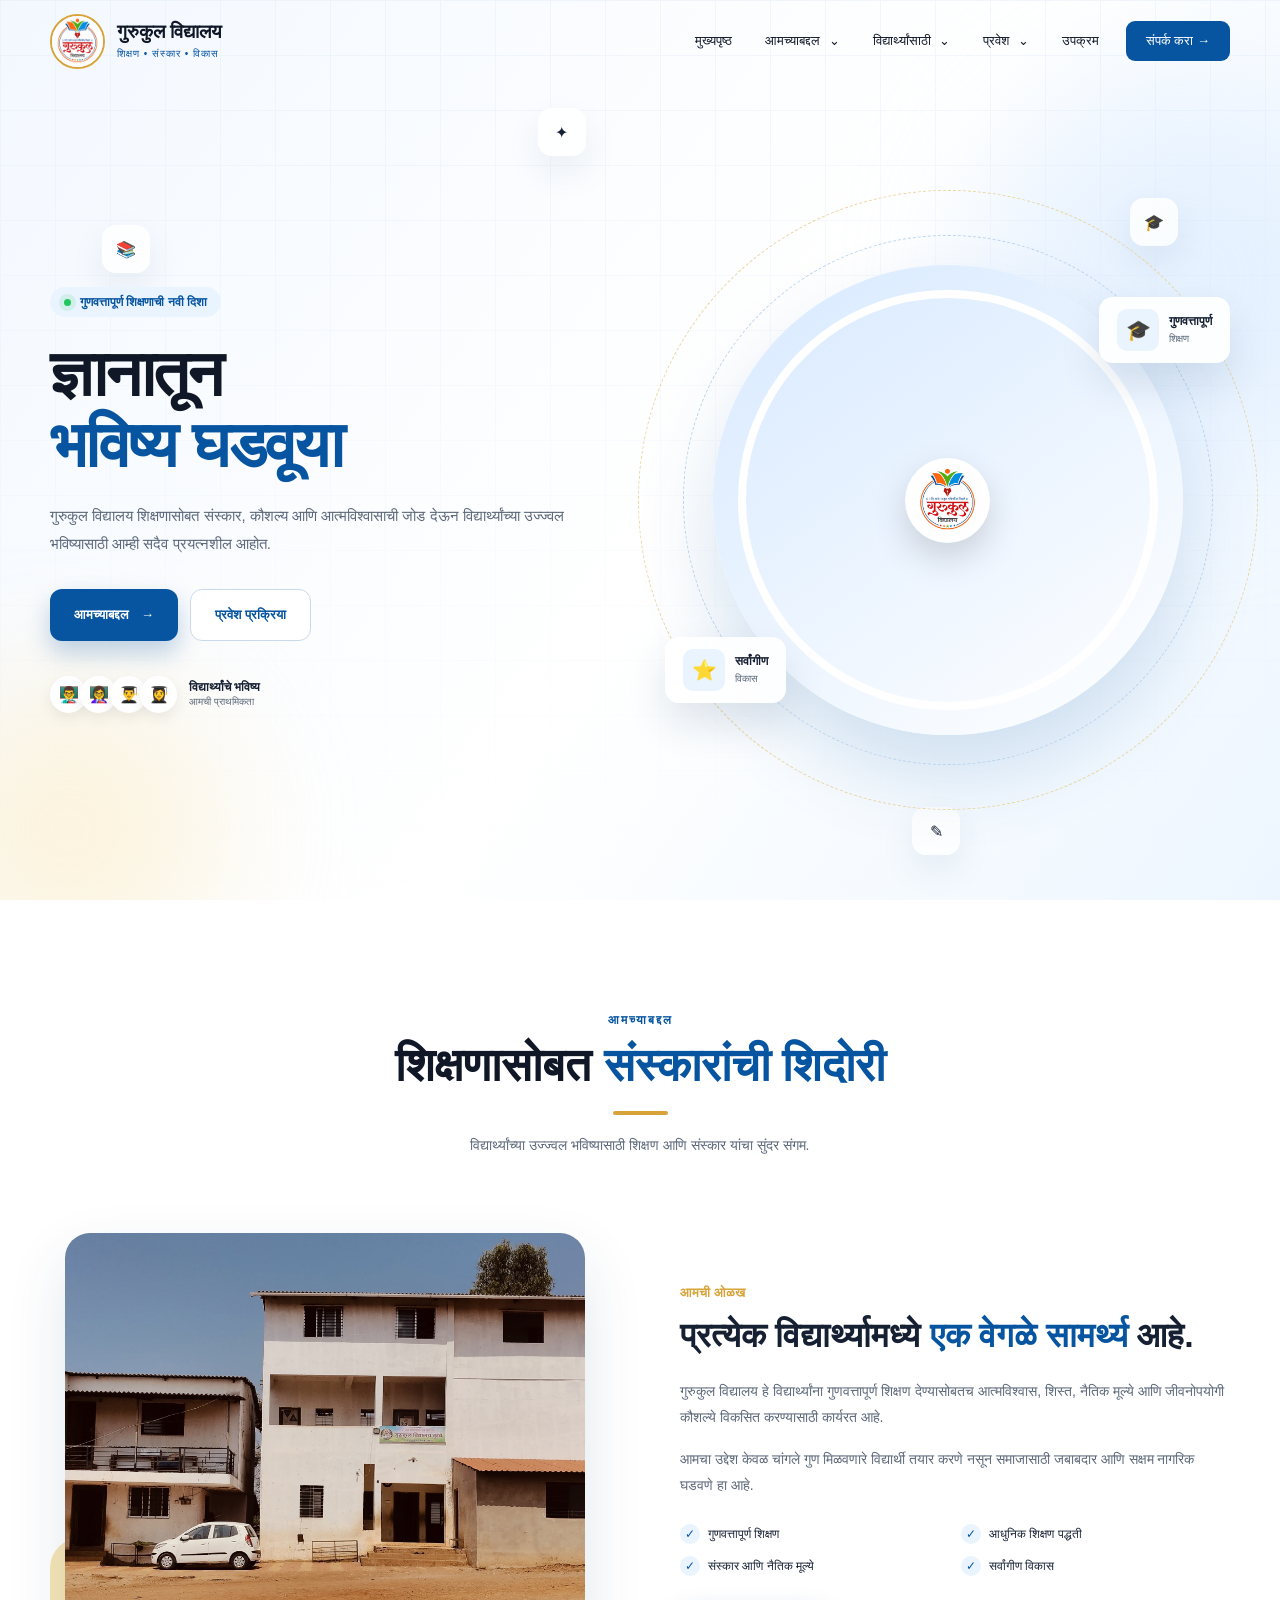
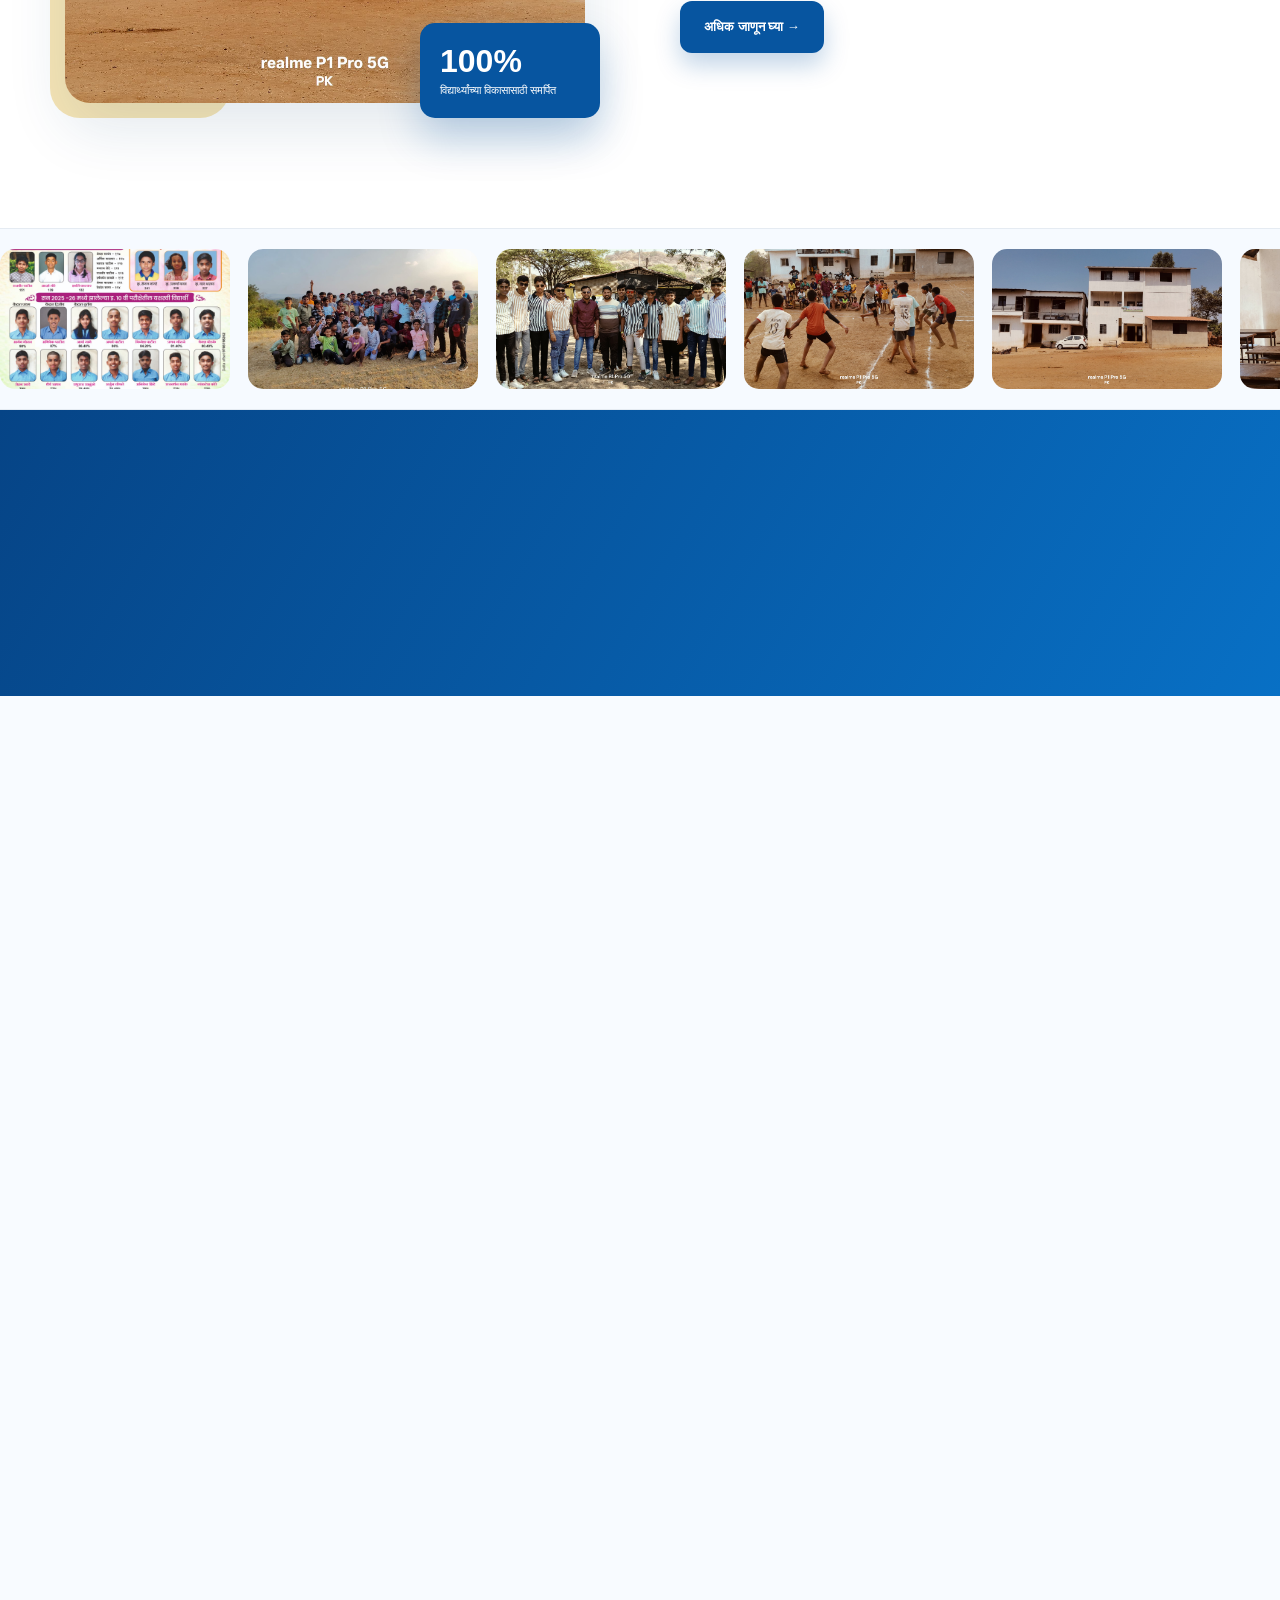
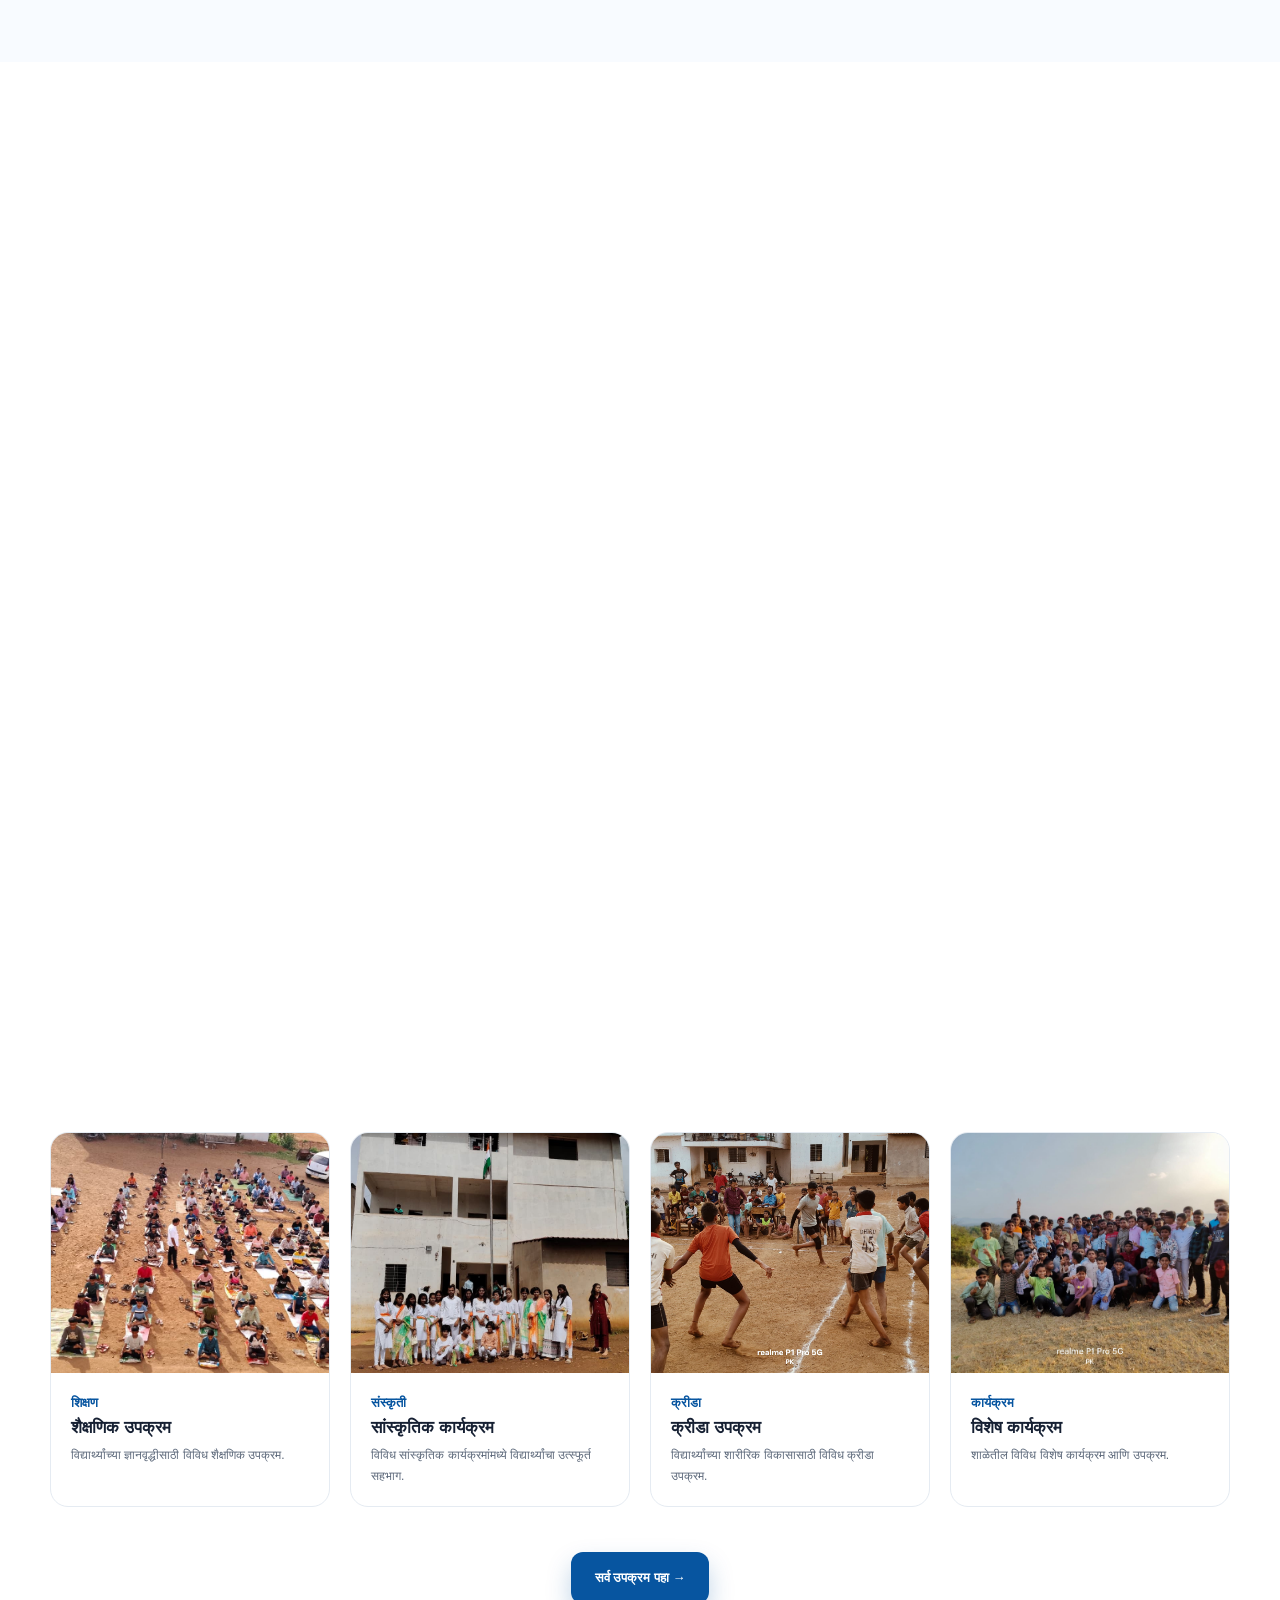
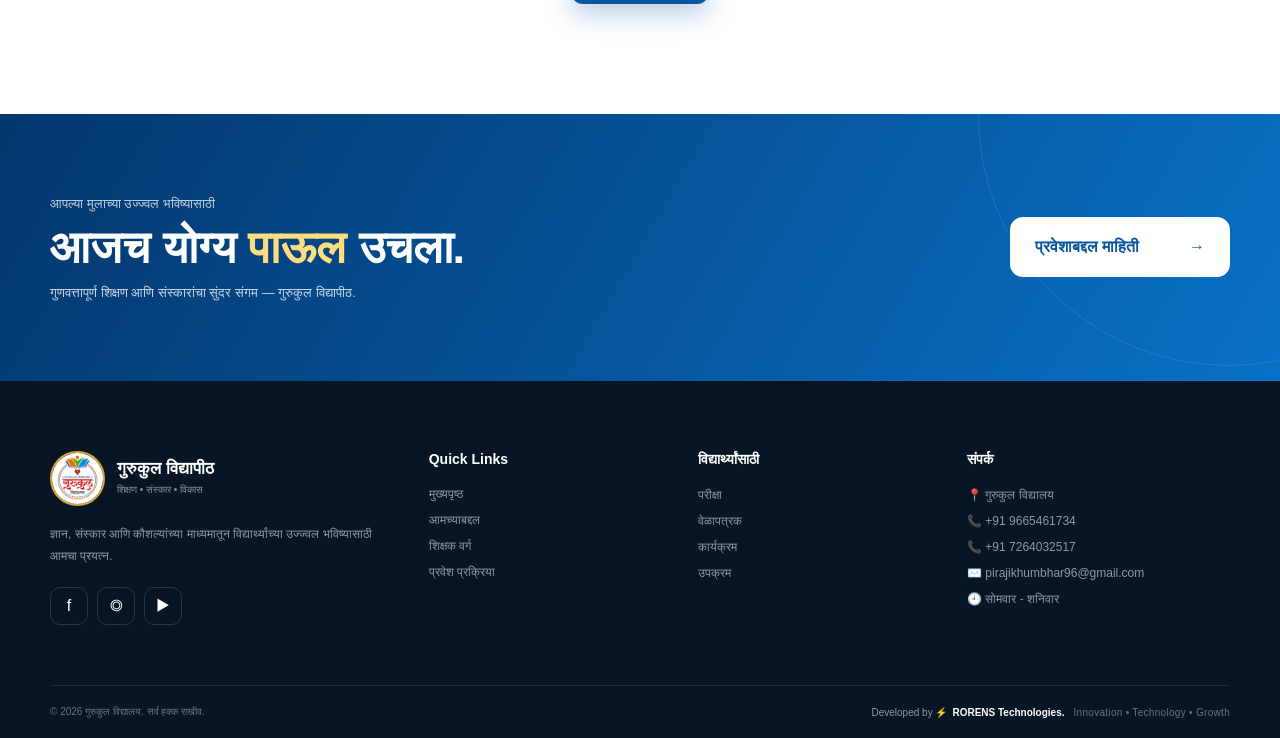
==== commit dbd5fe81: "Update index.html" ====
--- a/index.html
+++ b/index.html
@@ -2327,7 +2327,7 @@
 
     <div class="loader-spinner"></div>
 
-    <p>गुरुकुल विद्यापीठ</p>
+    <p>गुरुकुल विद्यालय</p>
 
 </div>
 
@@ -2346,7 +2346,7 @@
 
     <a href="#" class="logo">
 
-        <img src="images/logo.jpeg" alt="गुरुकुल विद्यापीठ">
+        <img src="images/logo.jpeg" alt="गुरुकुल विद्यालय">
 
         <div>
 
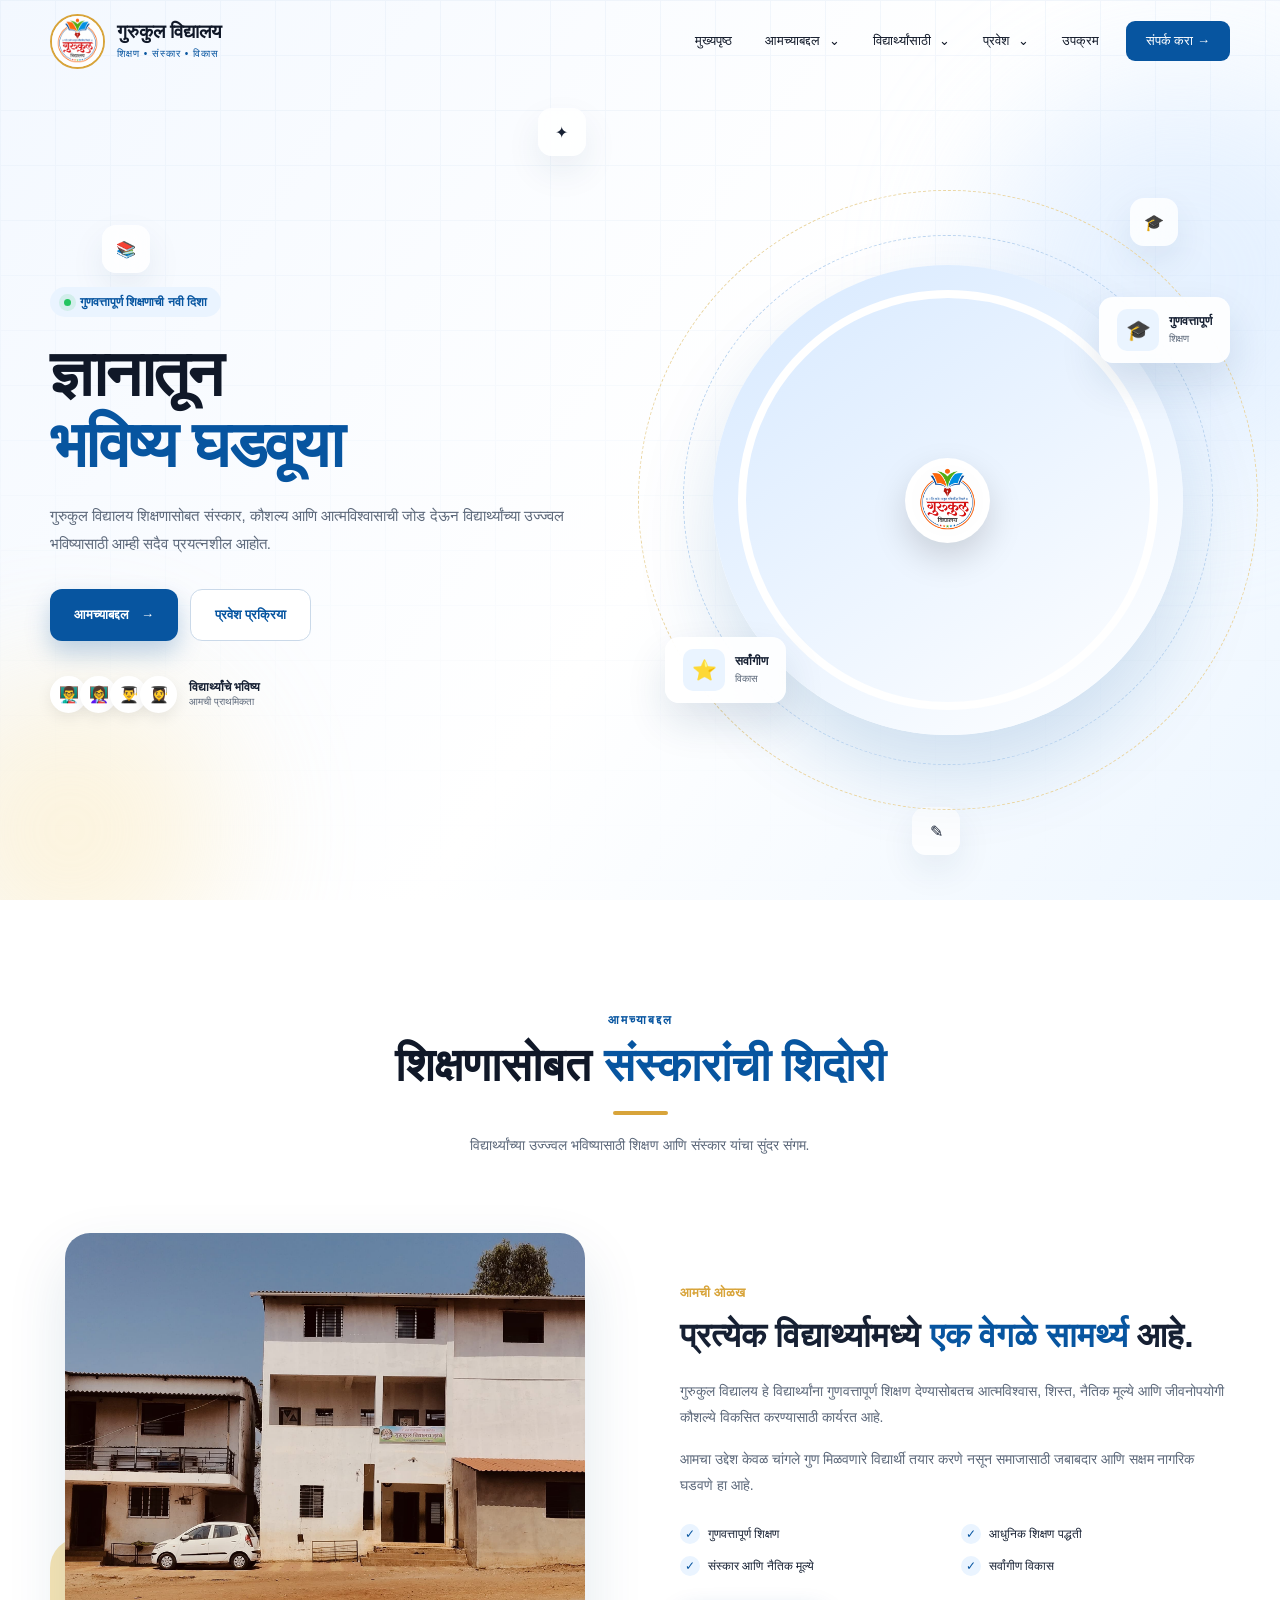
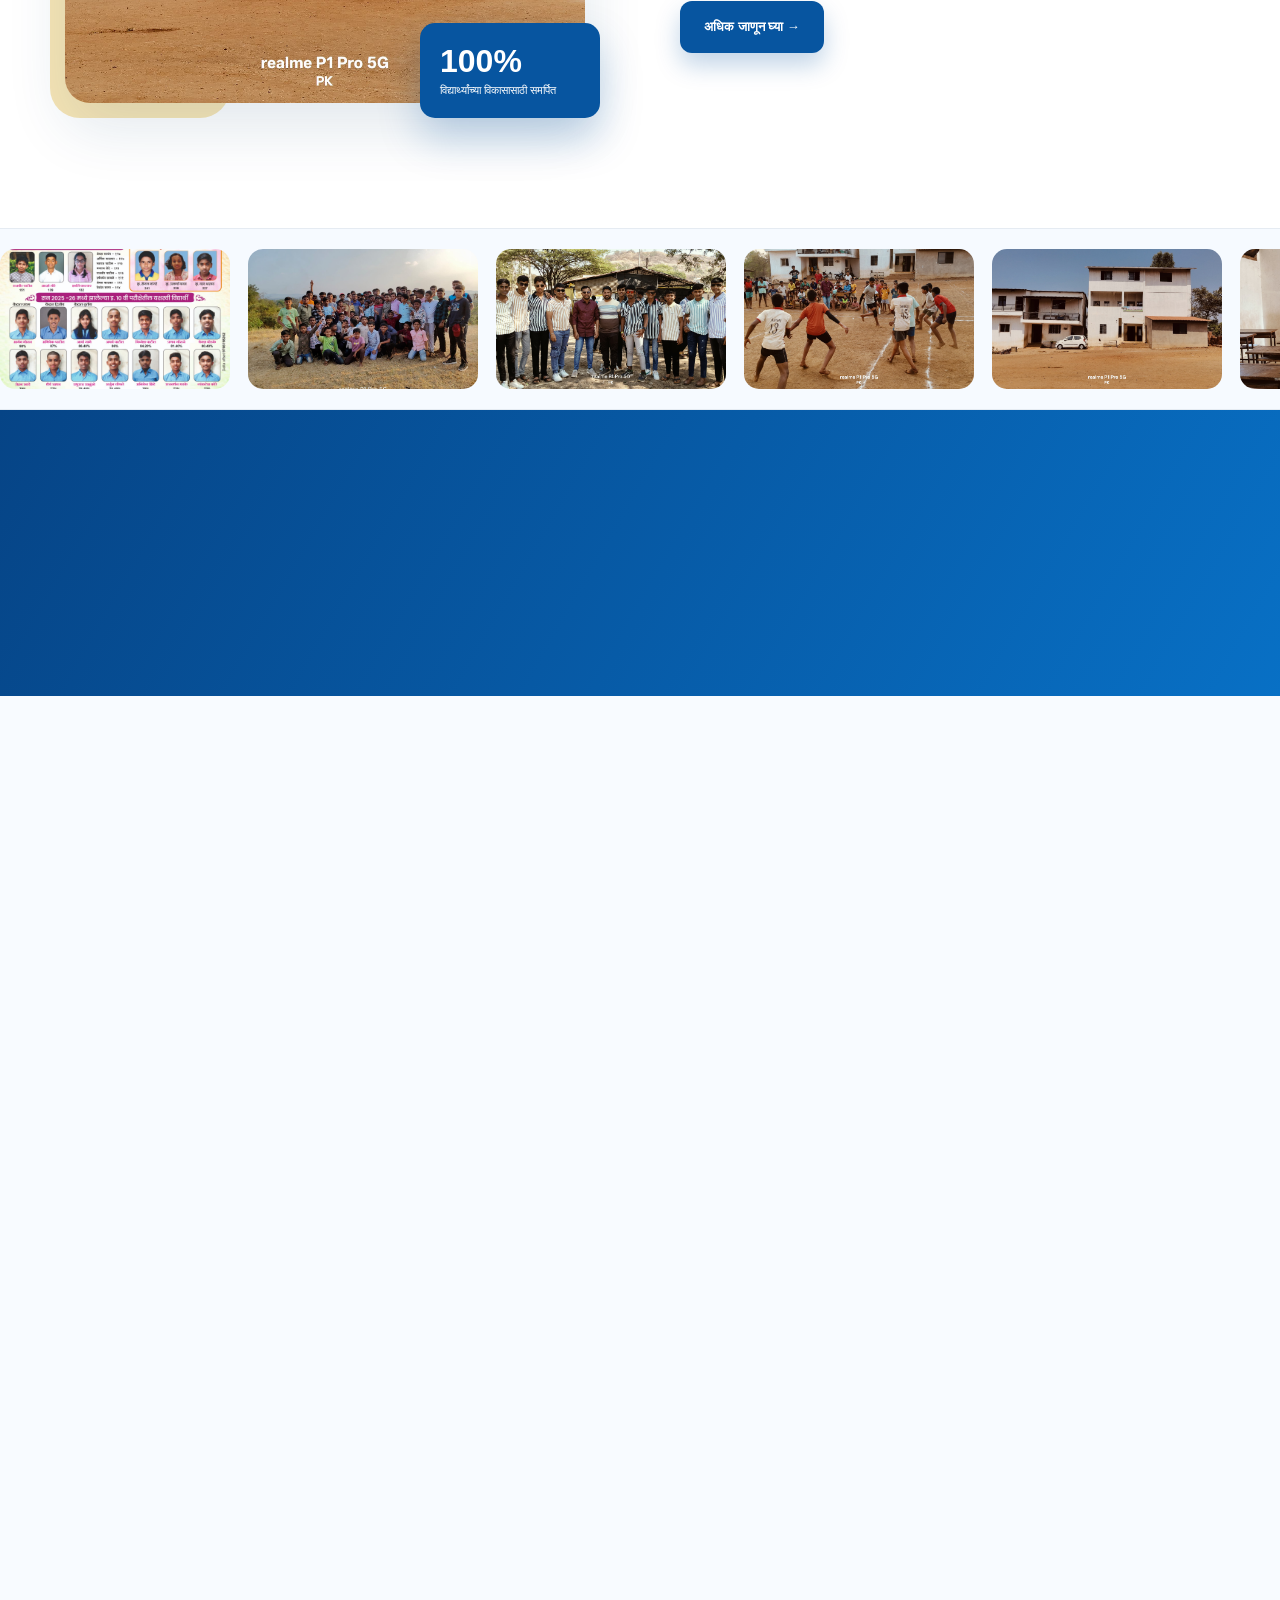
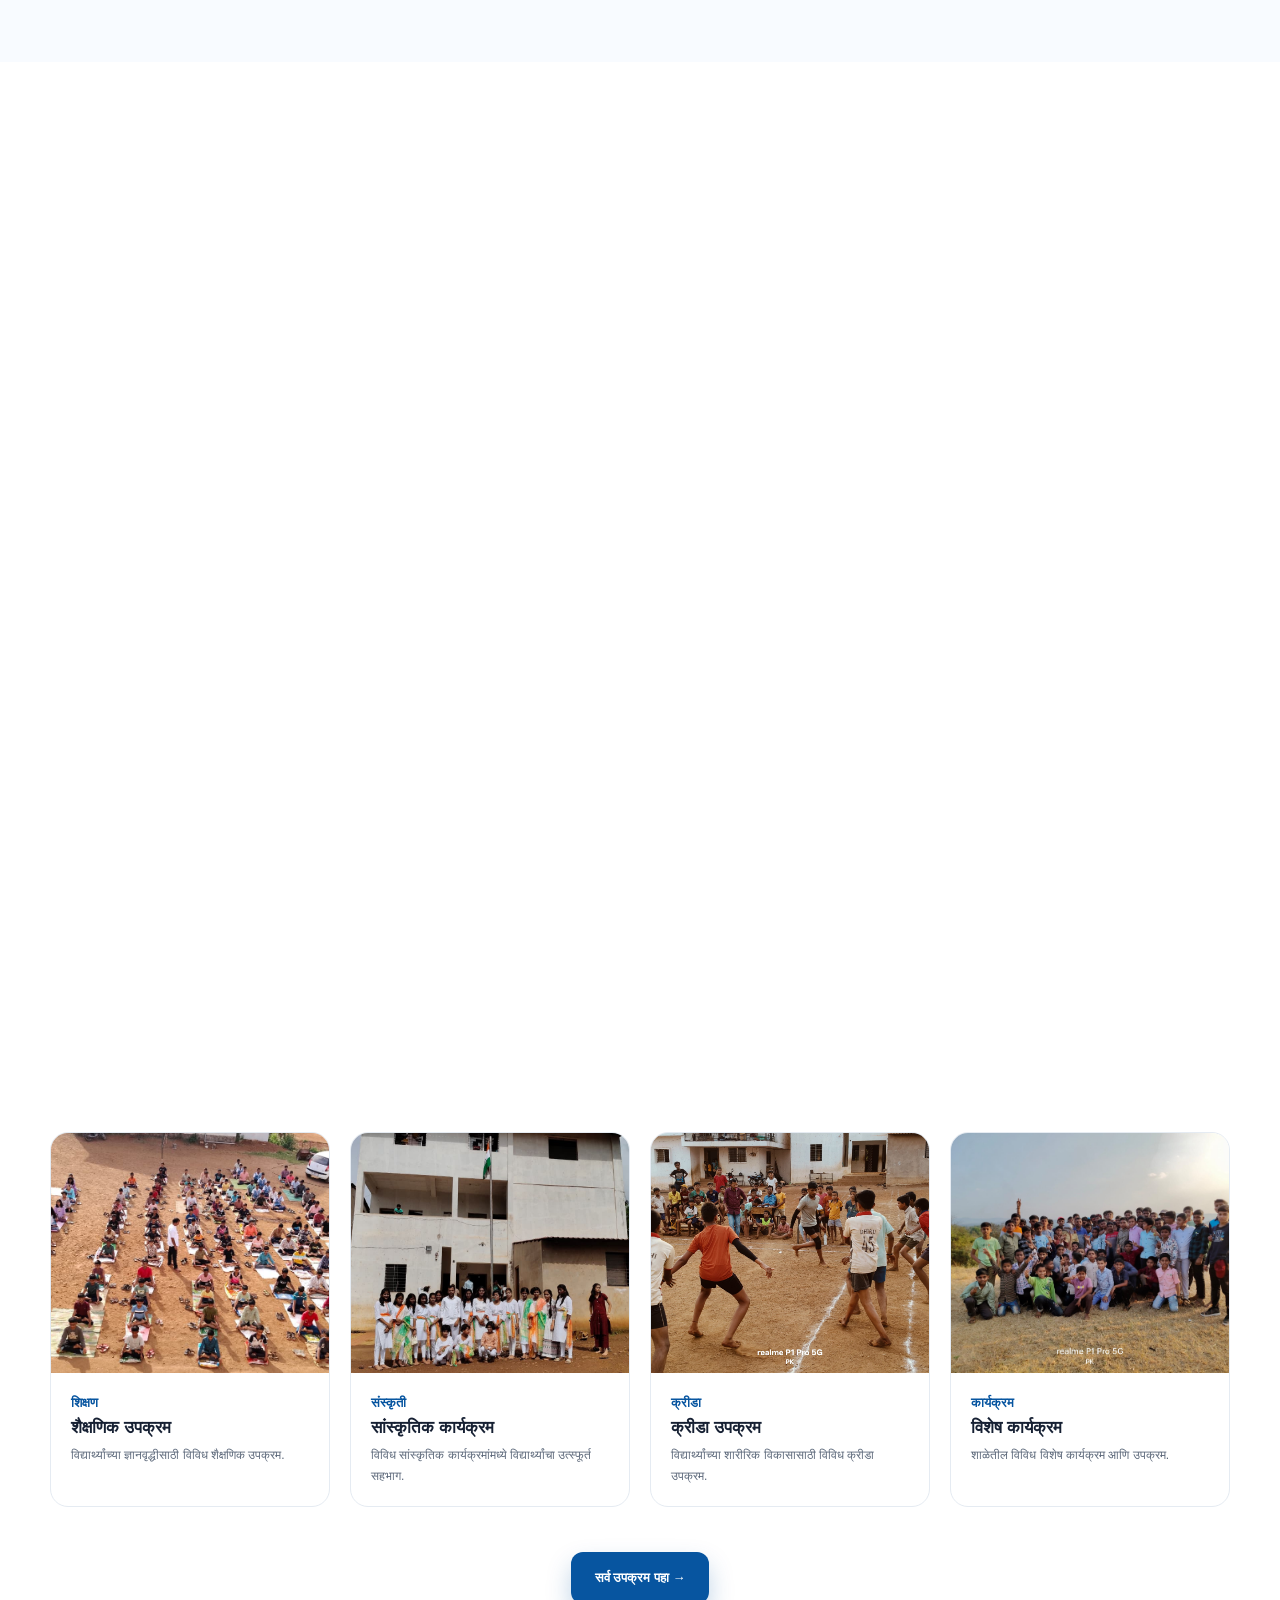
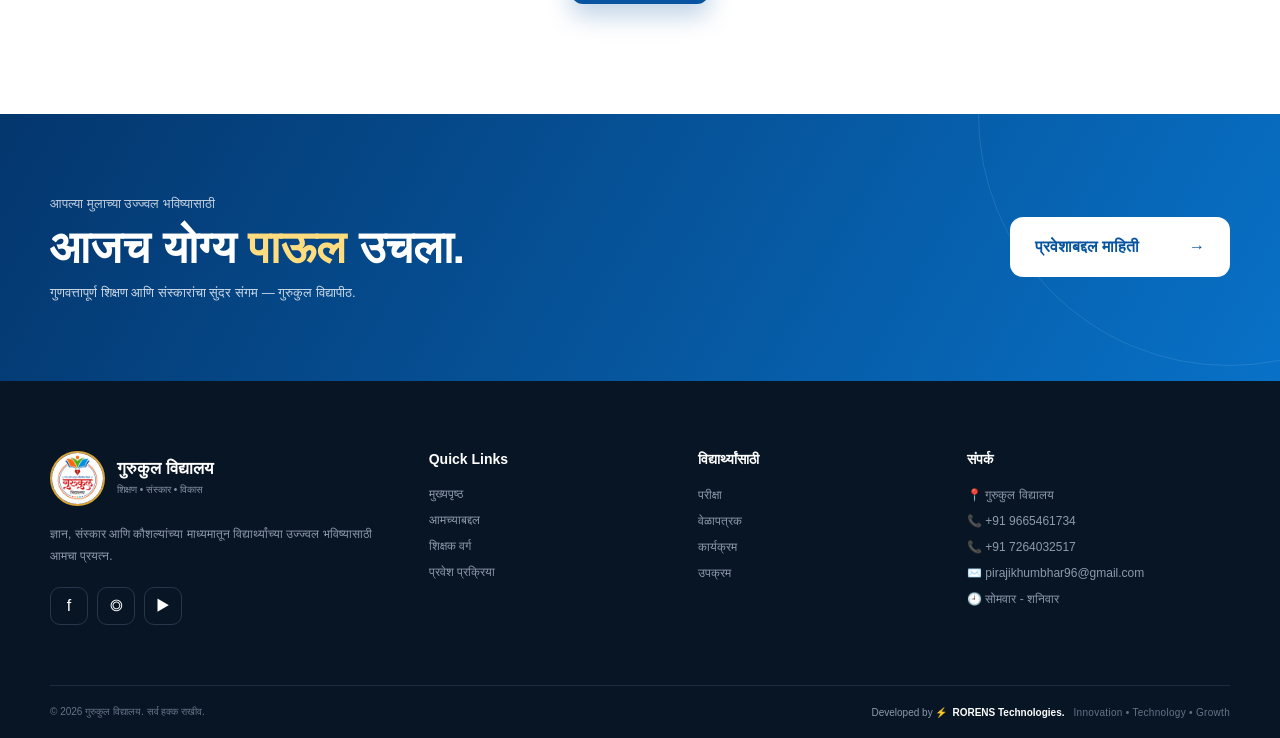
==== commit c2bc8c8a: "Update index.html" ====
--- a/index.html
+++ b/index.html
@@ -3507,7 +3507,7 @@
             <div>
 
                 <h3>
-                    गुरुकुल विद्यापीठ
+                    गुरुकुल विद्यालय
                 </h3>
 
                 <span>
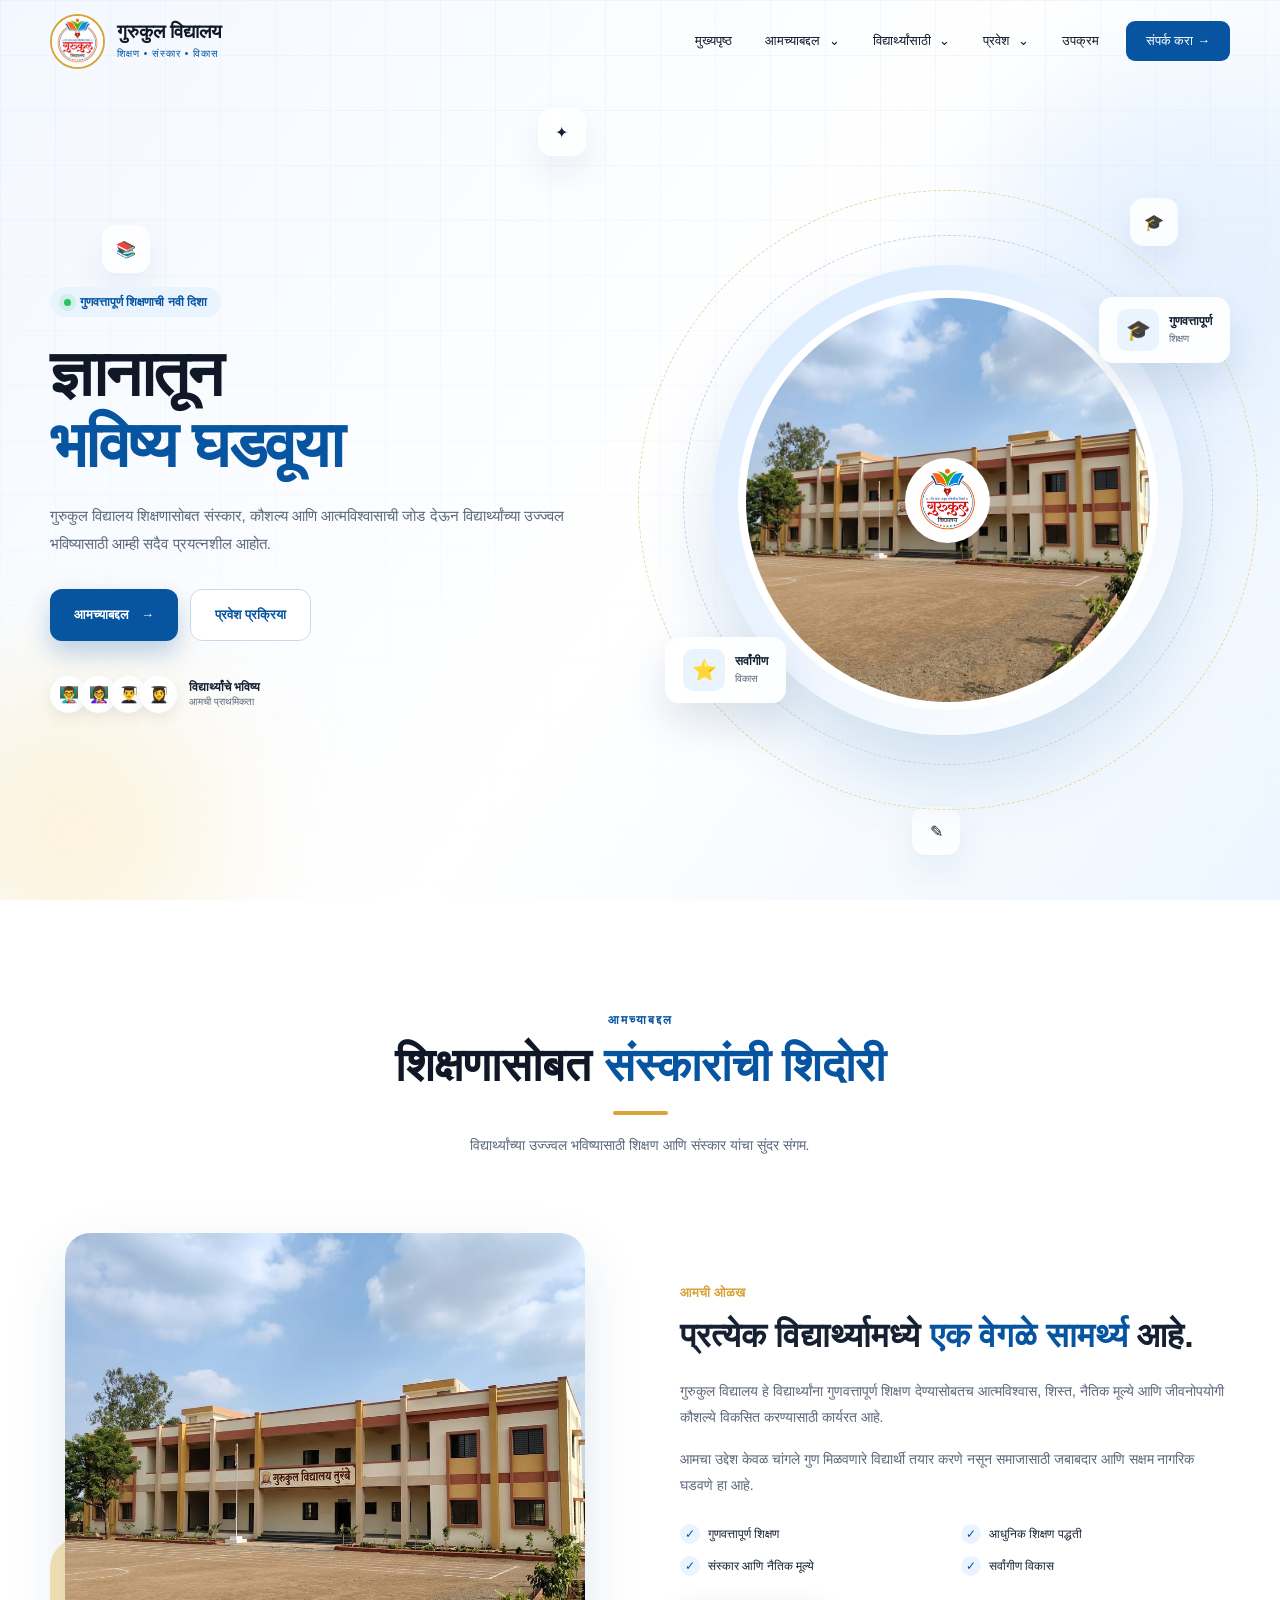
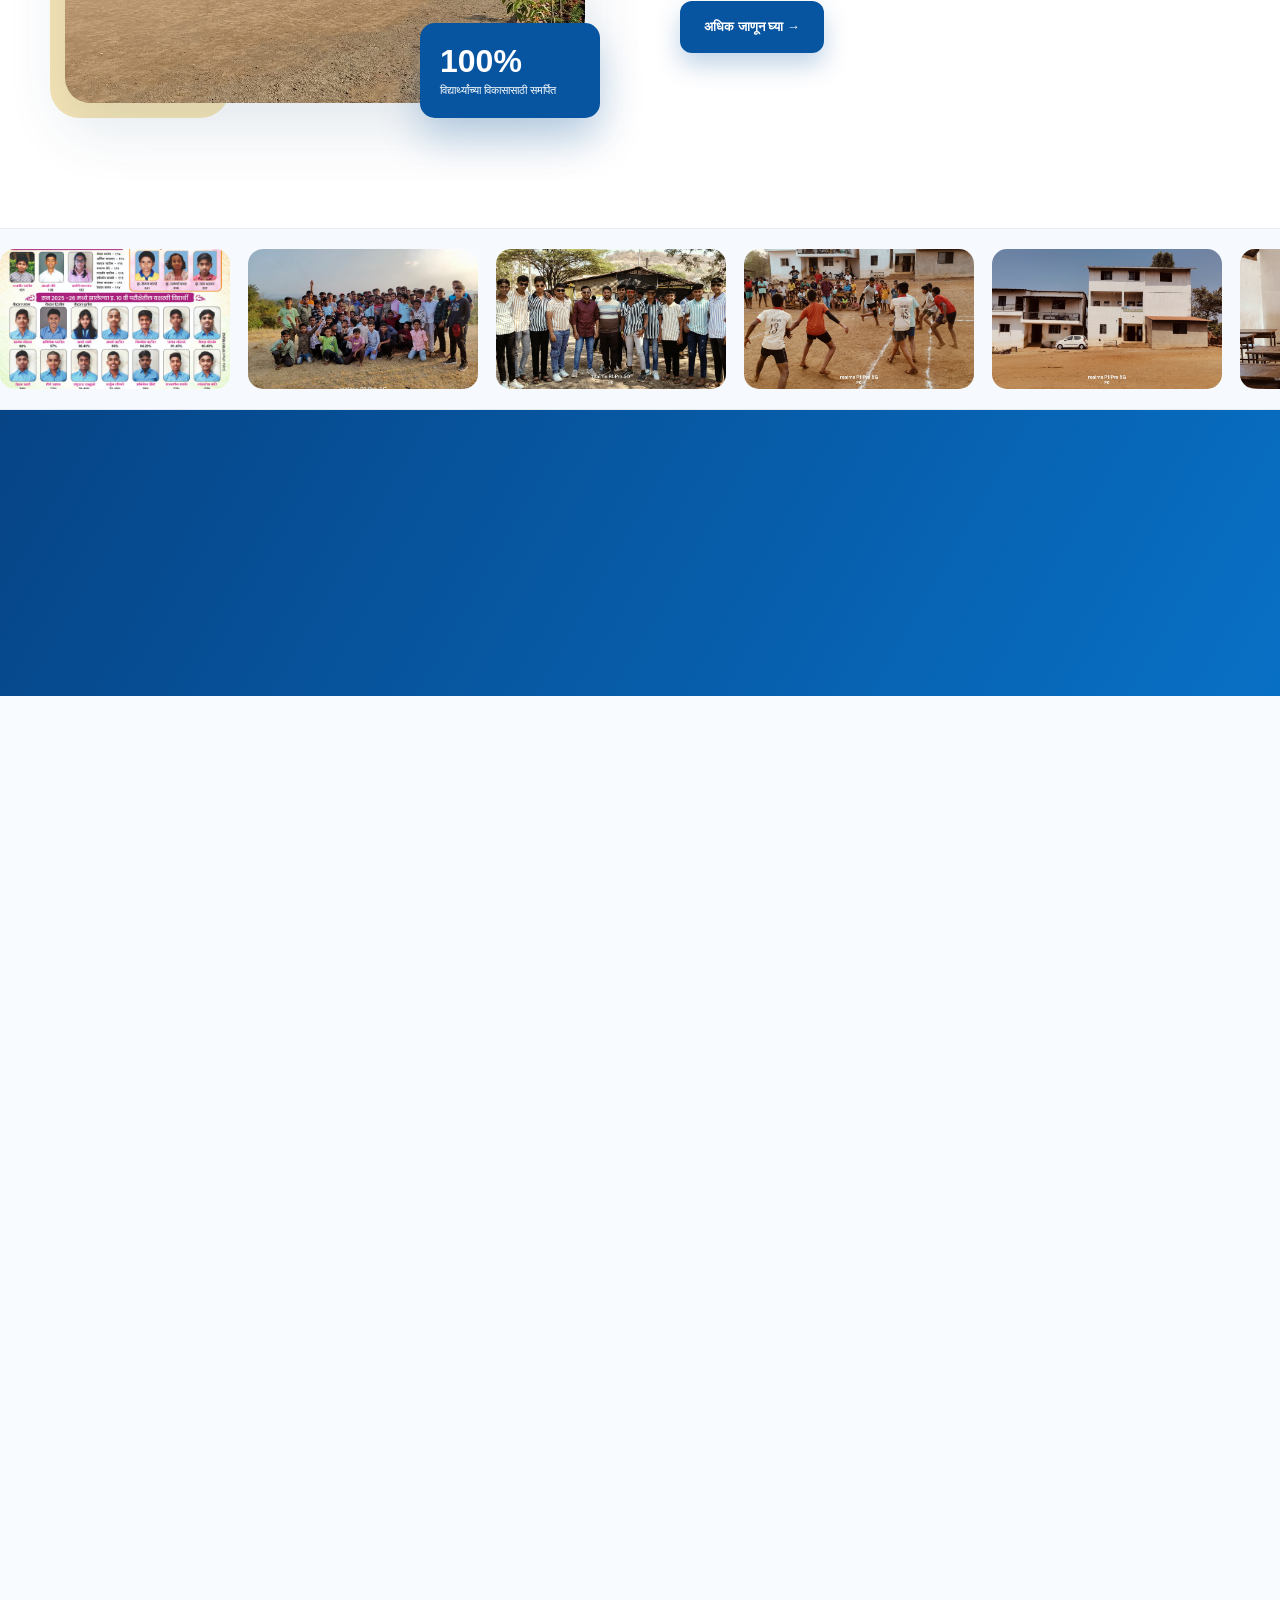
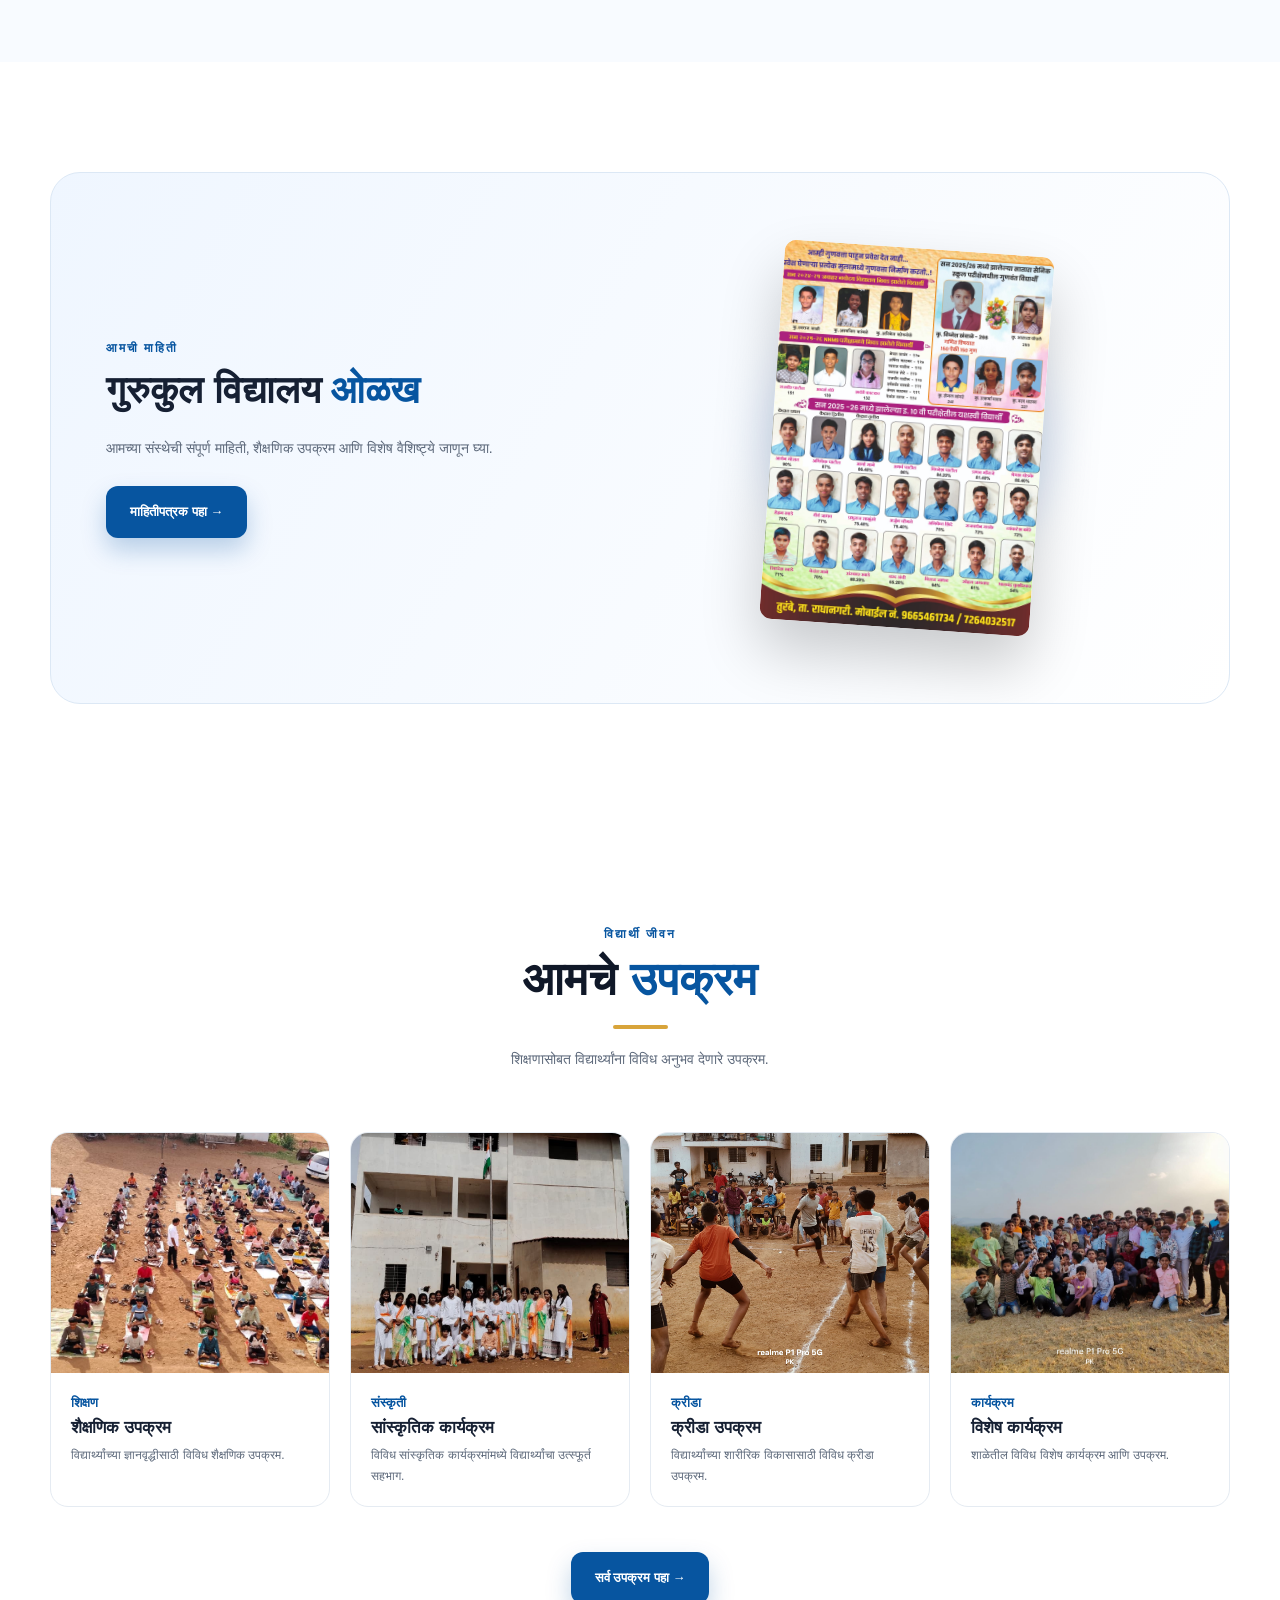
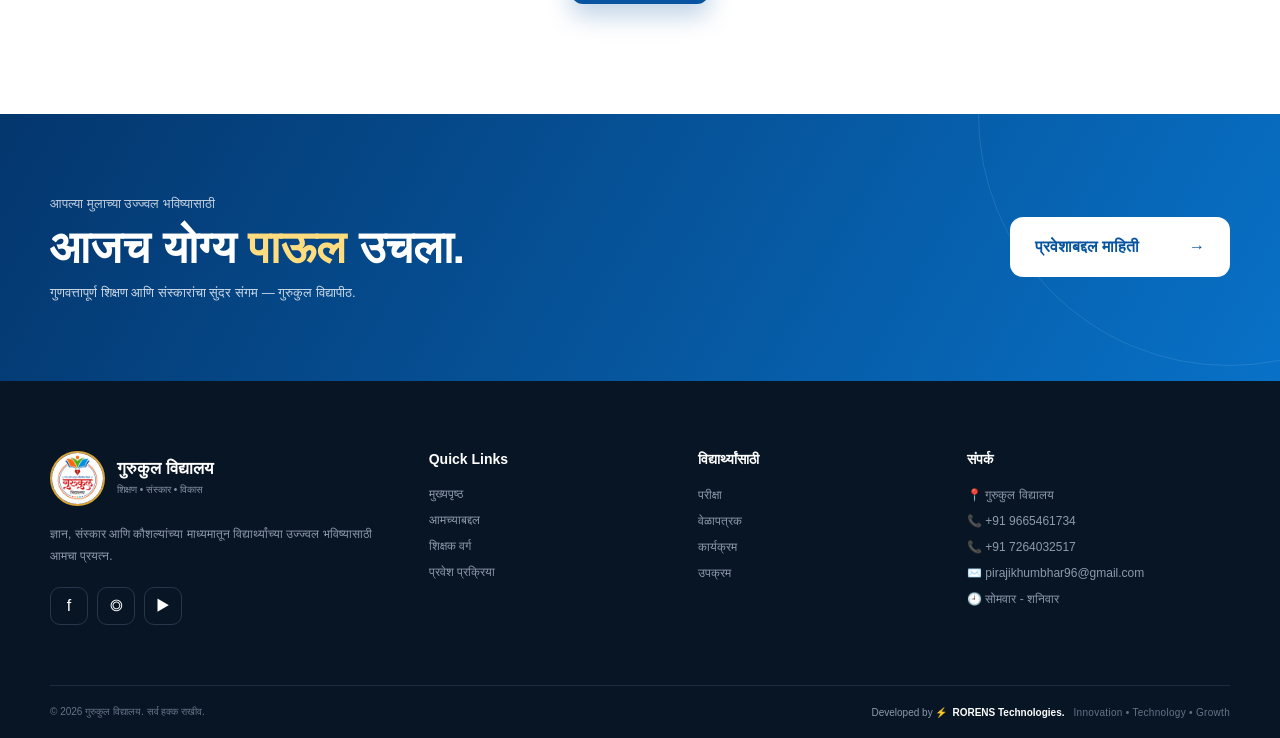
==== commit dc0113cd: "Update index.html" ====
--- a/index.html
+++ b/index.html
@@ -2620,7 +2620,7 @@
 
             <div class="hero-circle-inner">
 
-                <img src="images\t5S.jpeg"
+                <img src="images\t13.jpeg"
                      alt="गुरुकुल विद्यालय">
 
             </div>
@@ -2729,7 +2729,7 @@
 
         <div class="about-decoration"></div>
 
-        <img src="images/t5.jpeg"
+        <img src="images/t13.jpeg"
              alt="School">
 
         <div class="experience">
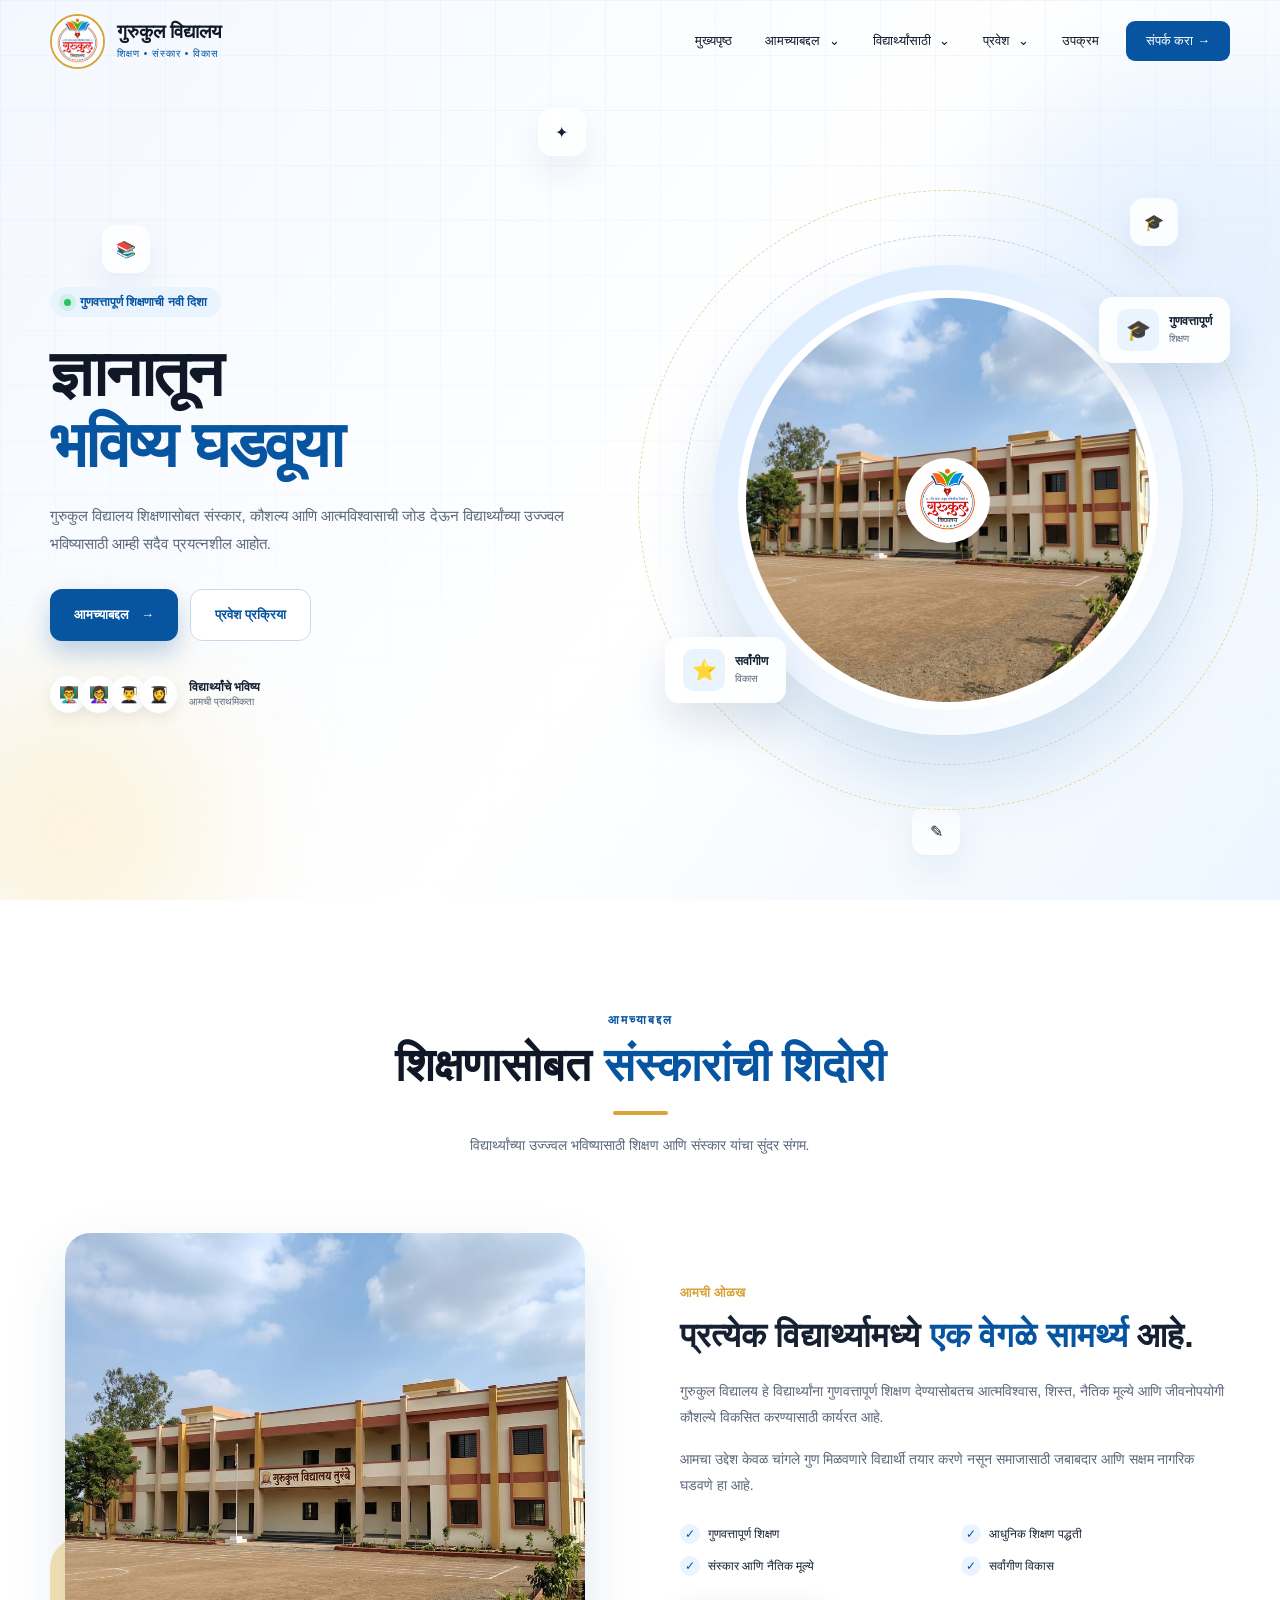
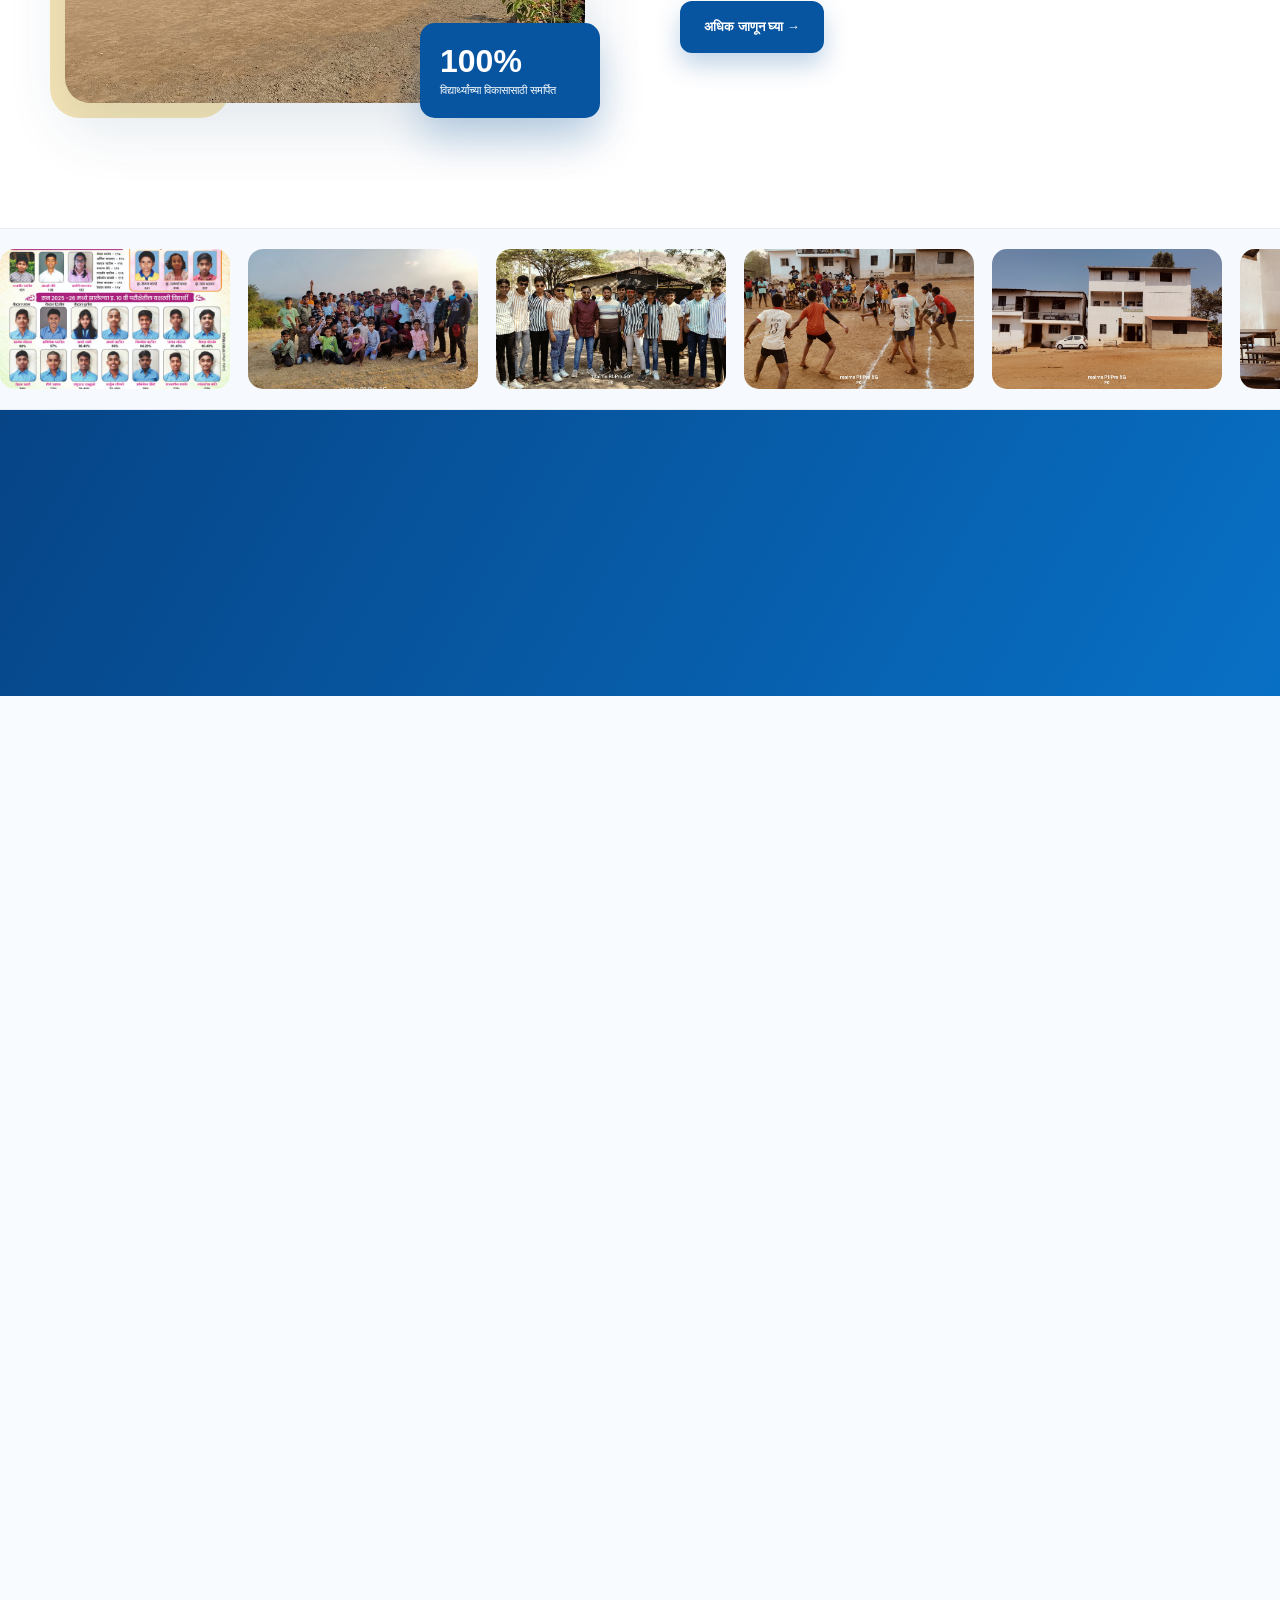
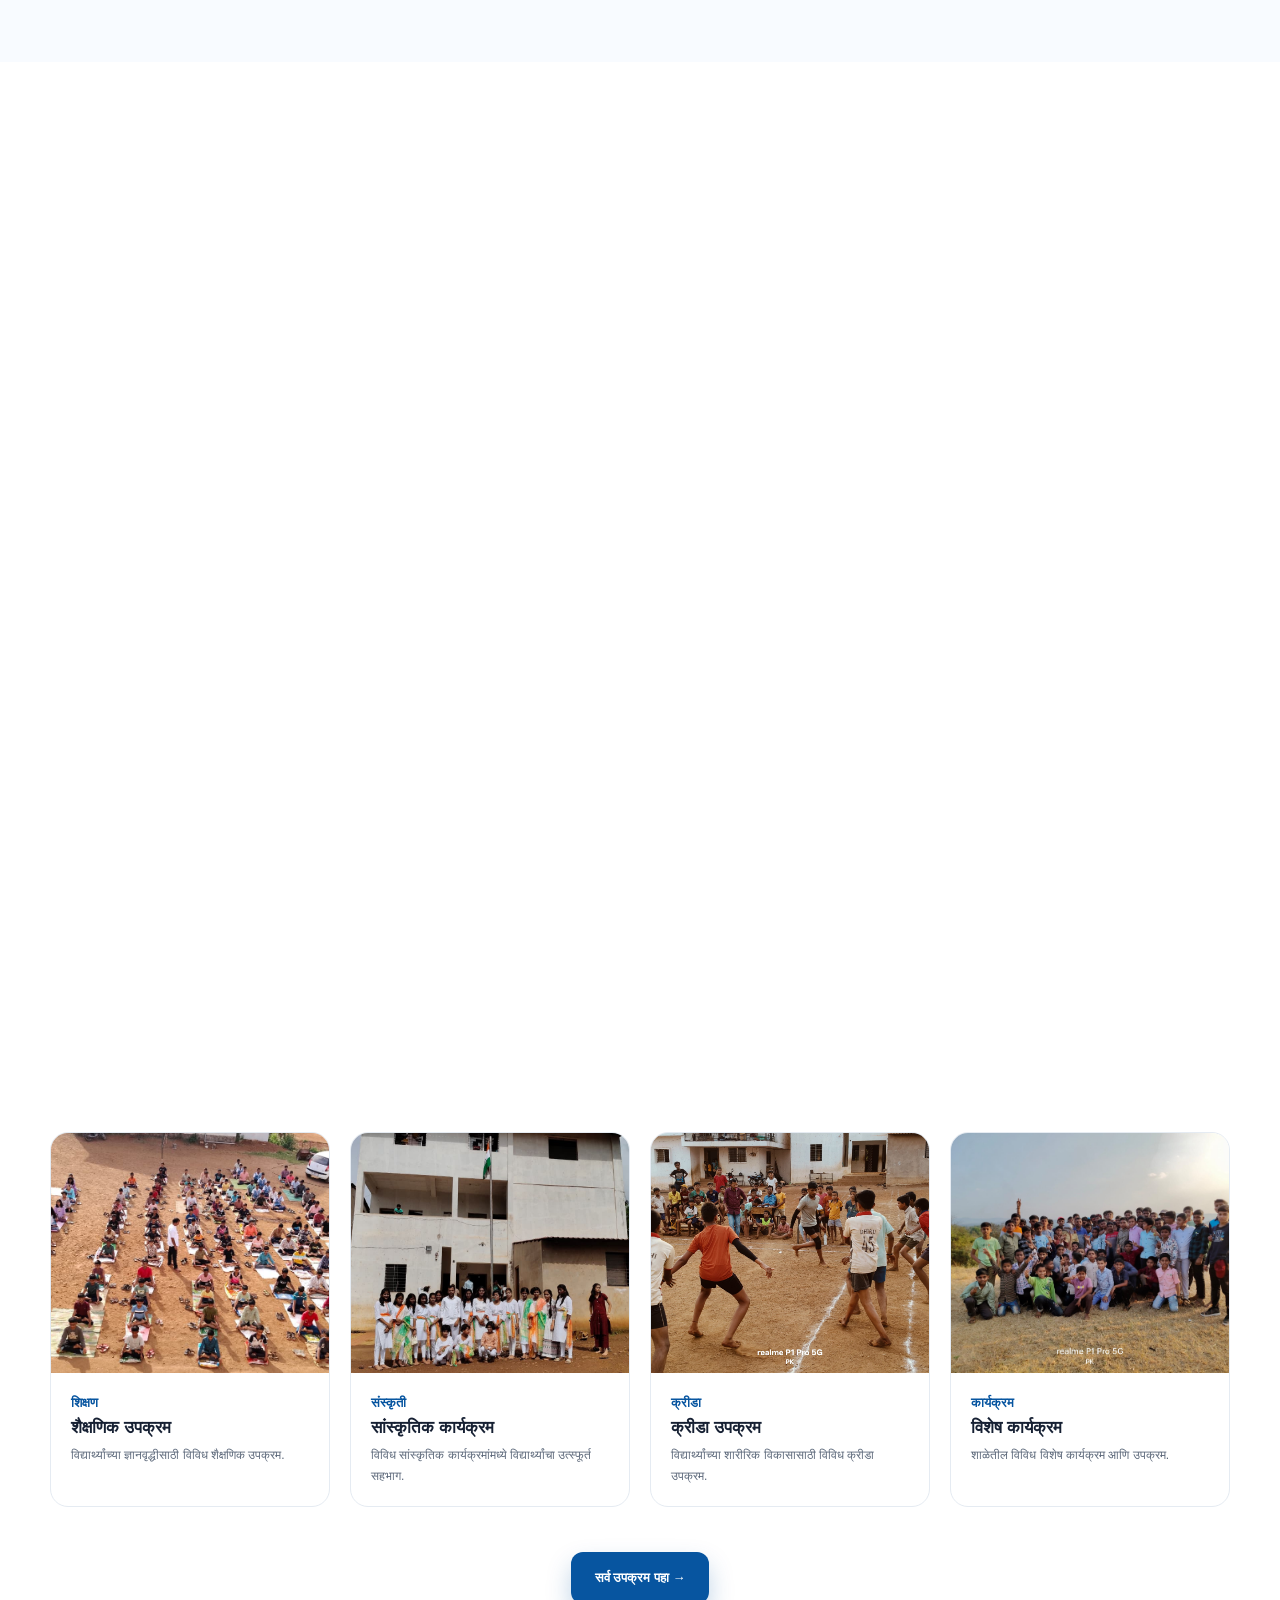
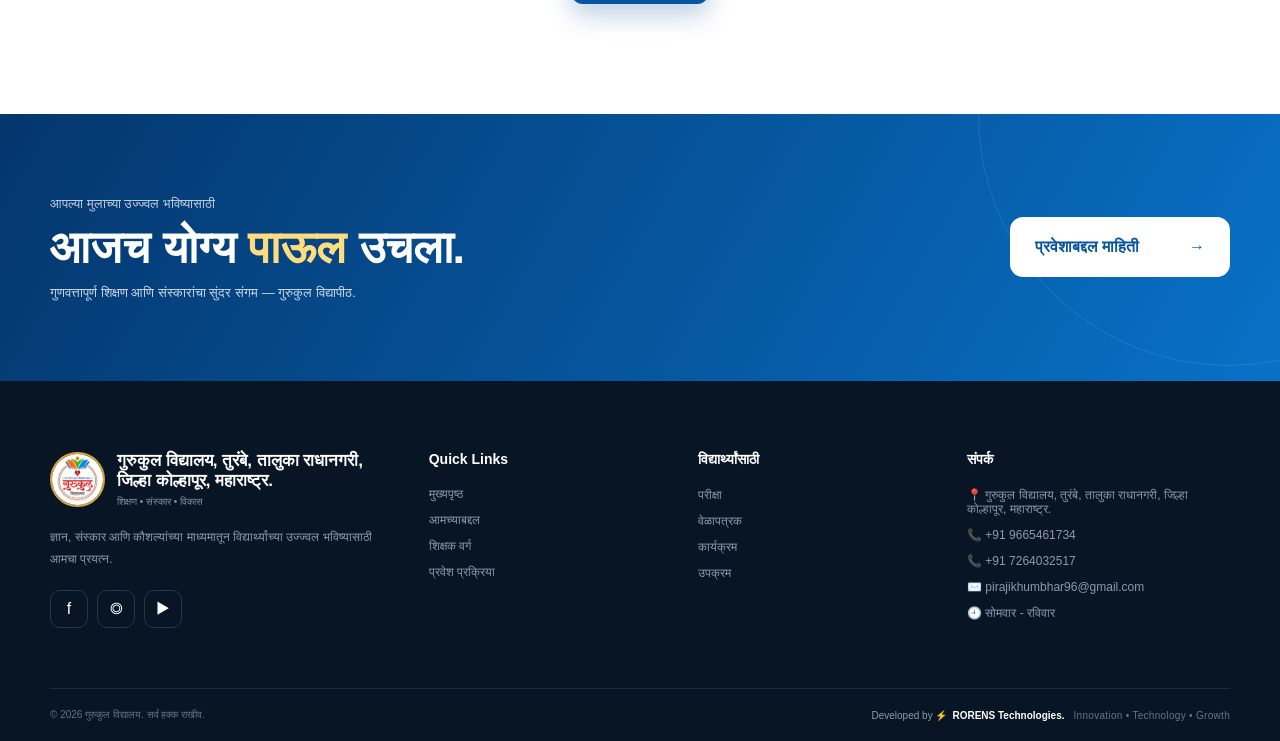
==== commit 01bb8f21: "Update index.html" ====
--- a/index.html
+++ b/index.html
@@ -2898,12 +2898,12 @@
         </div>
 
         <strong class="counter"
-                data-target="1000+">
+                data-target="2573+">
             0
         </strong>
 
         <span>
-           आता पर्यंतचे विद्यार्थी
+           आत्तापर्यंत घडून गेलेले आमचे गुणवंत विद्यार्थी
         </span>
 
     </div>
@@ -3507,7 +3507,7 @@
             <div>
 
                 <h3>
-                    गुरुकुल विद्यालय
+                    गुरुकुल विद्यालय, तुरंबे, तालुका राधानगरी, जिल्हा कोल्हापूर, महाराष्ट्र.
                 </h3>
 
                 <span>
@@ -3611,7 +3611,7 @@
         </h3>
 
         <p>
-            📍 गुरुकुल विद्यालय
+            📍 गुरुकुल विद्यालय, तुरंबे, तालुका राधानगरी, जिल्हा कोल्हापूर, महाराष्ट्र.
         </p>
 
         <p>
@@ -3626,7 +3626,7 @@
         </p>
 
         <p>
-            🕘 सोमवार - शनिवार
+            🕘 सोमवार - रविवार
         </p>
 
     </div>
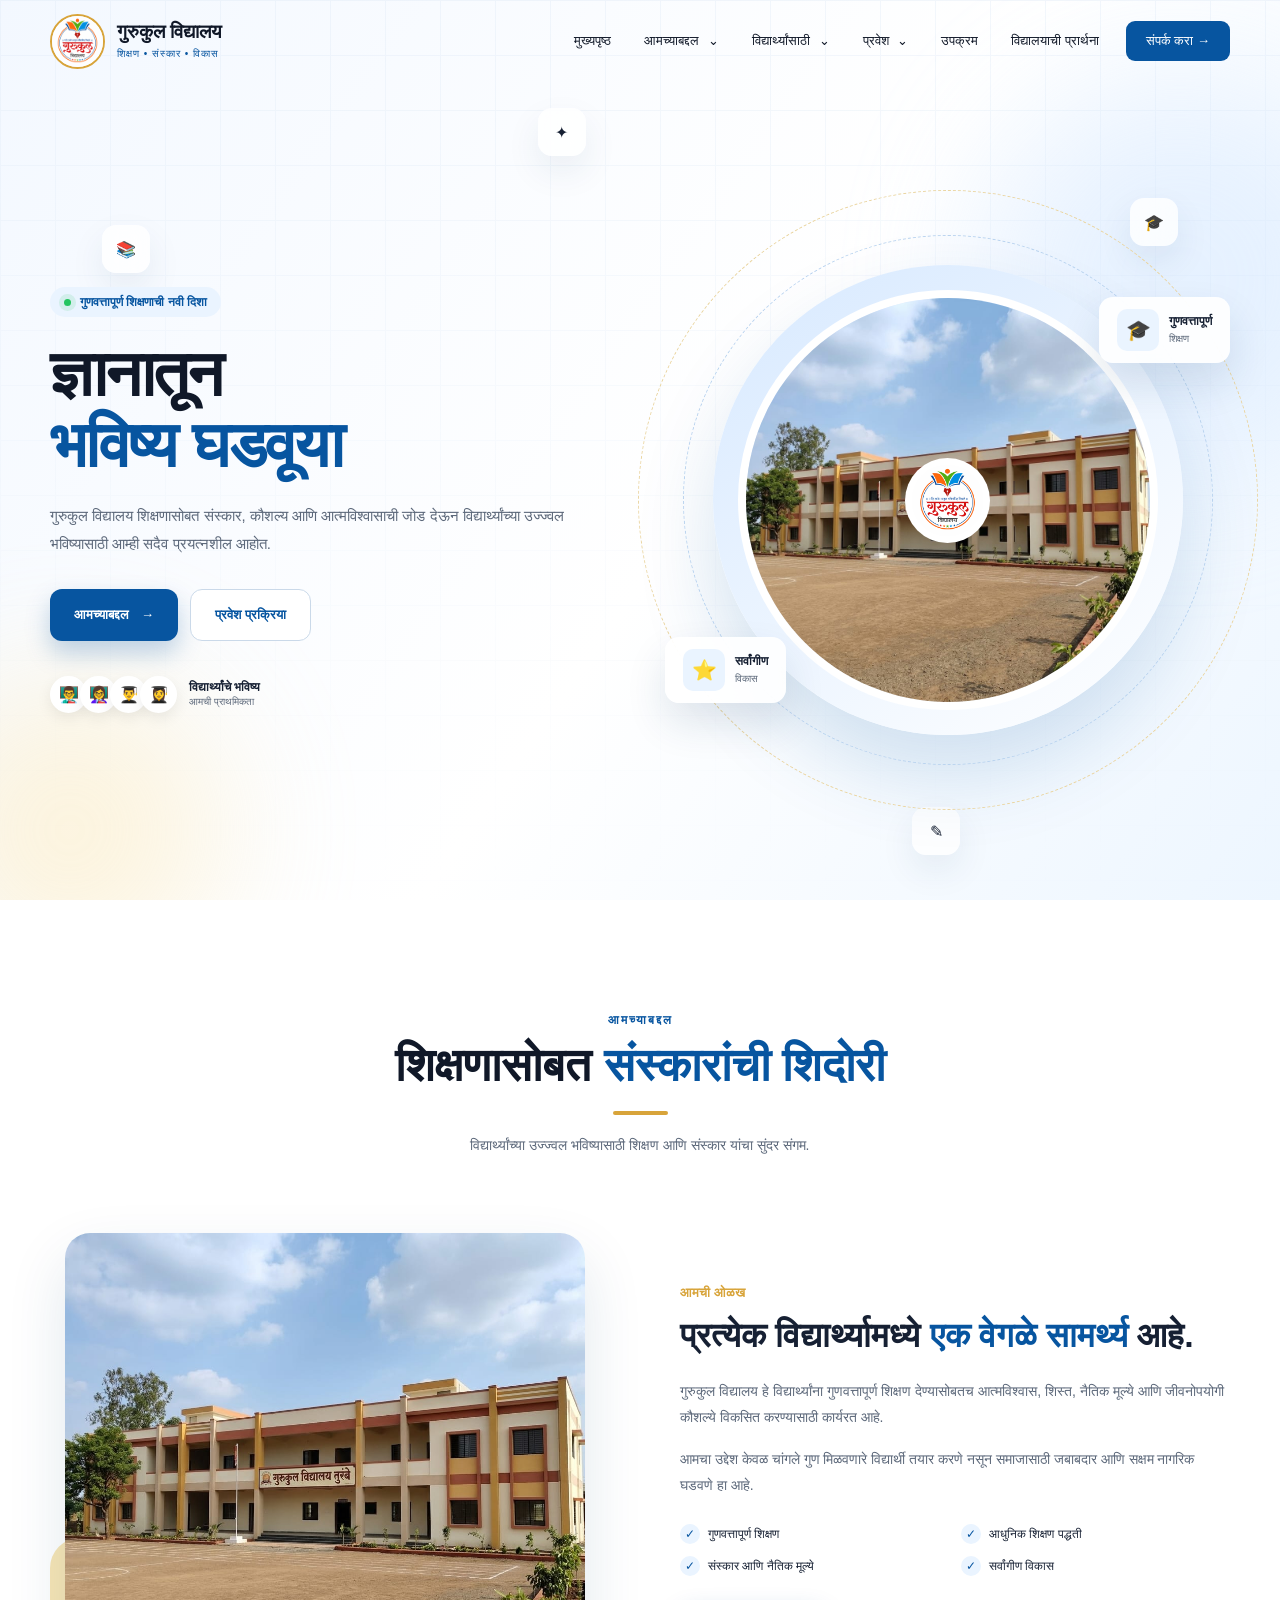
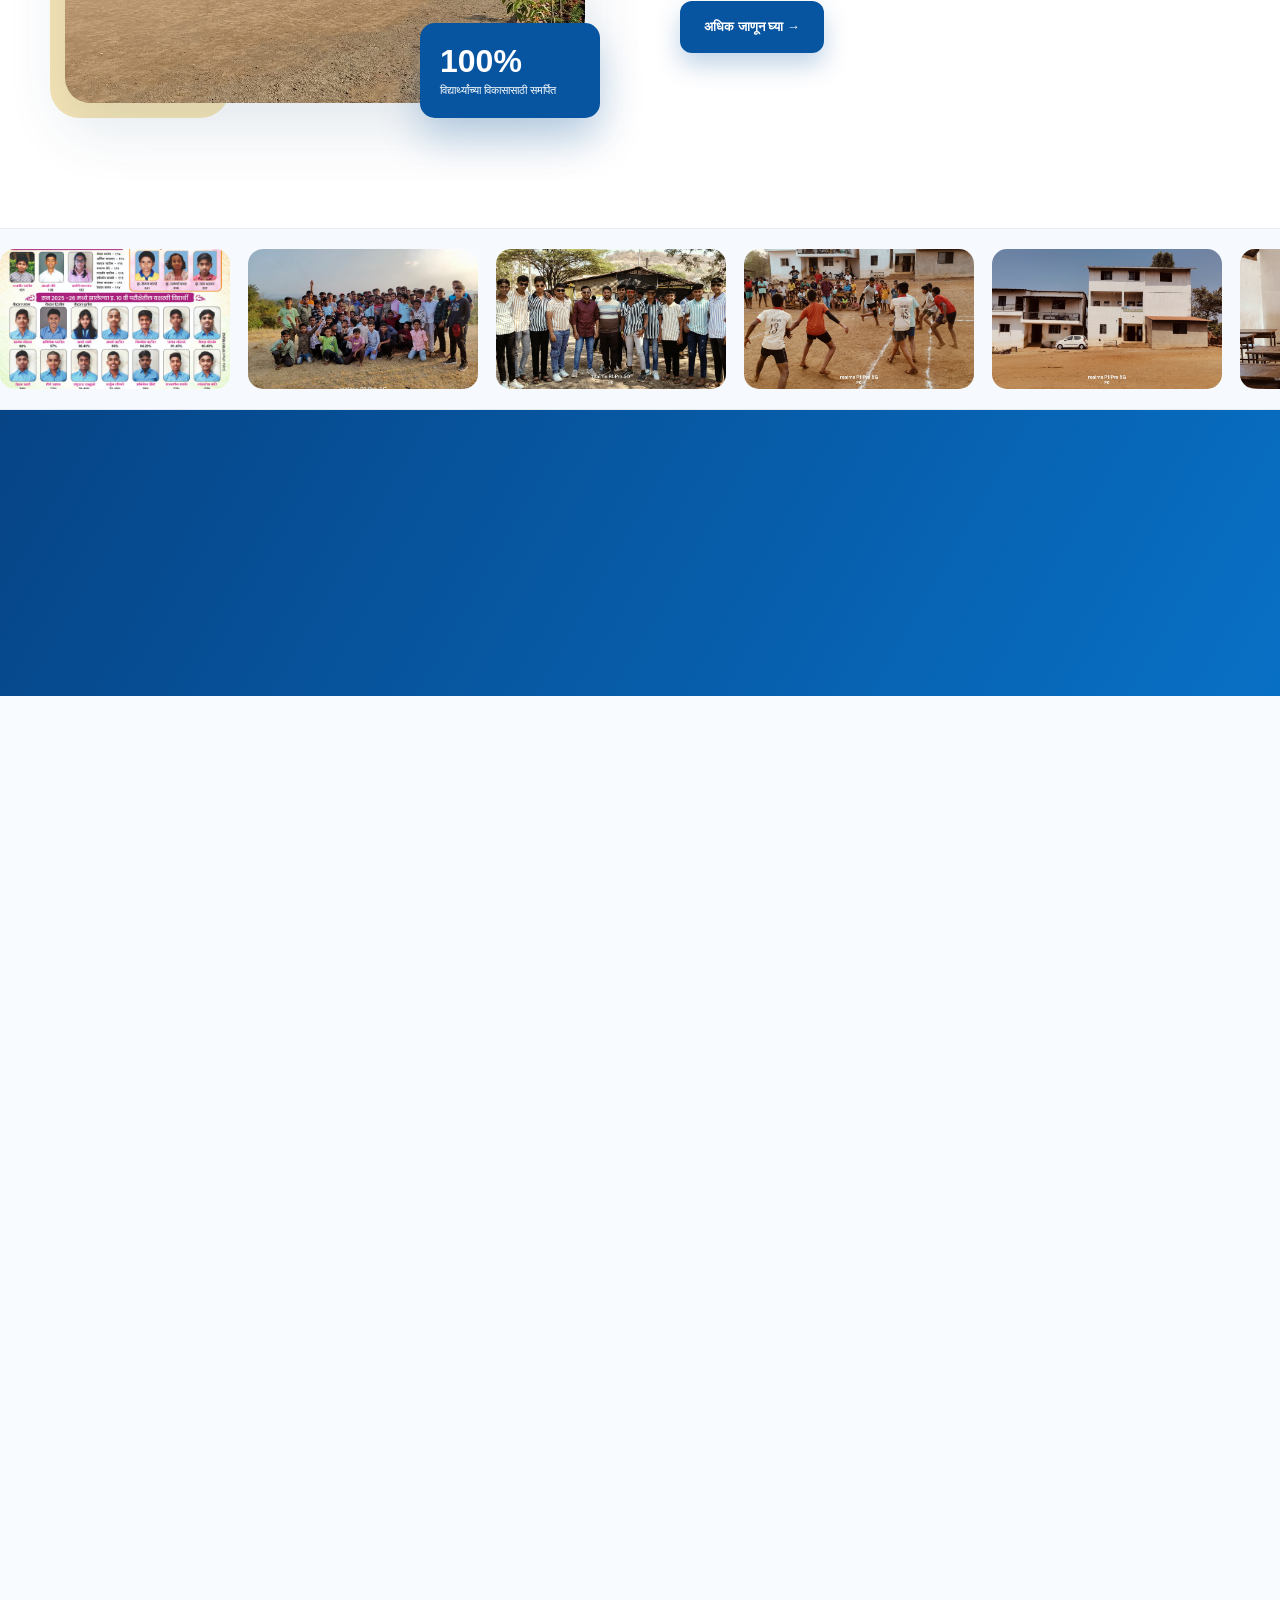
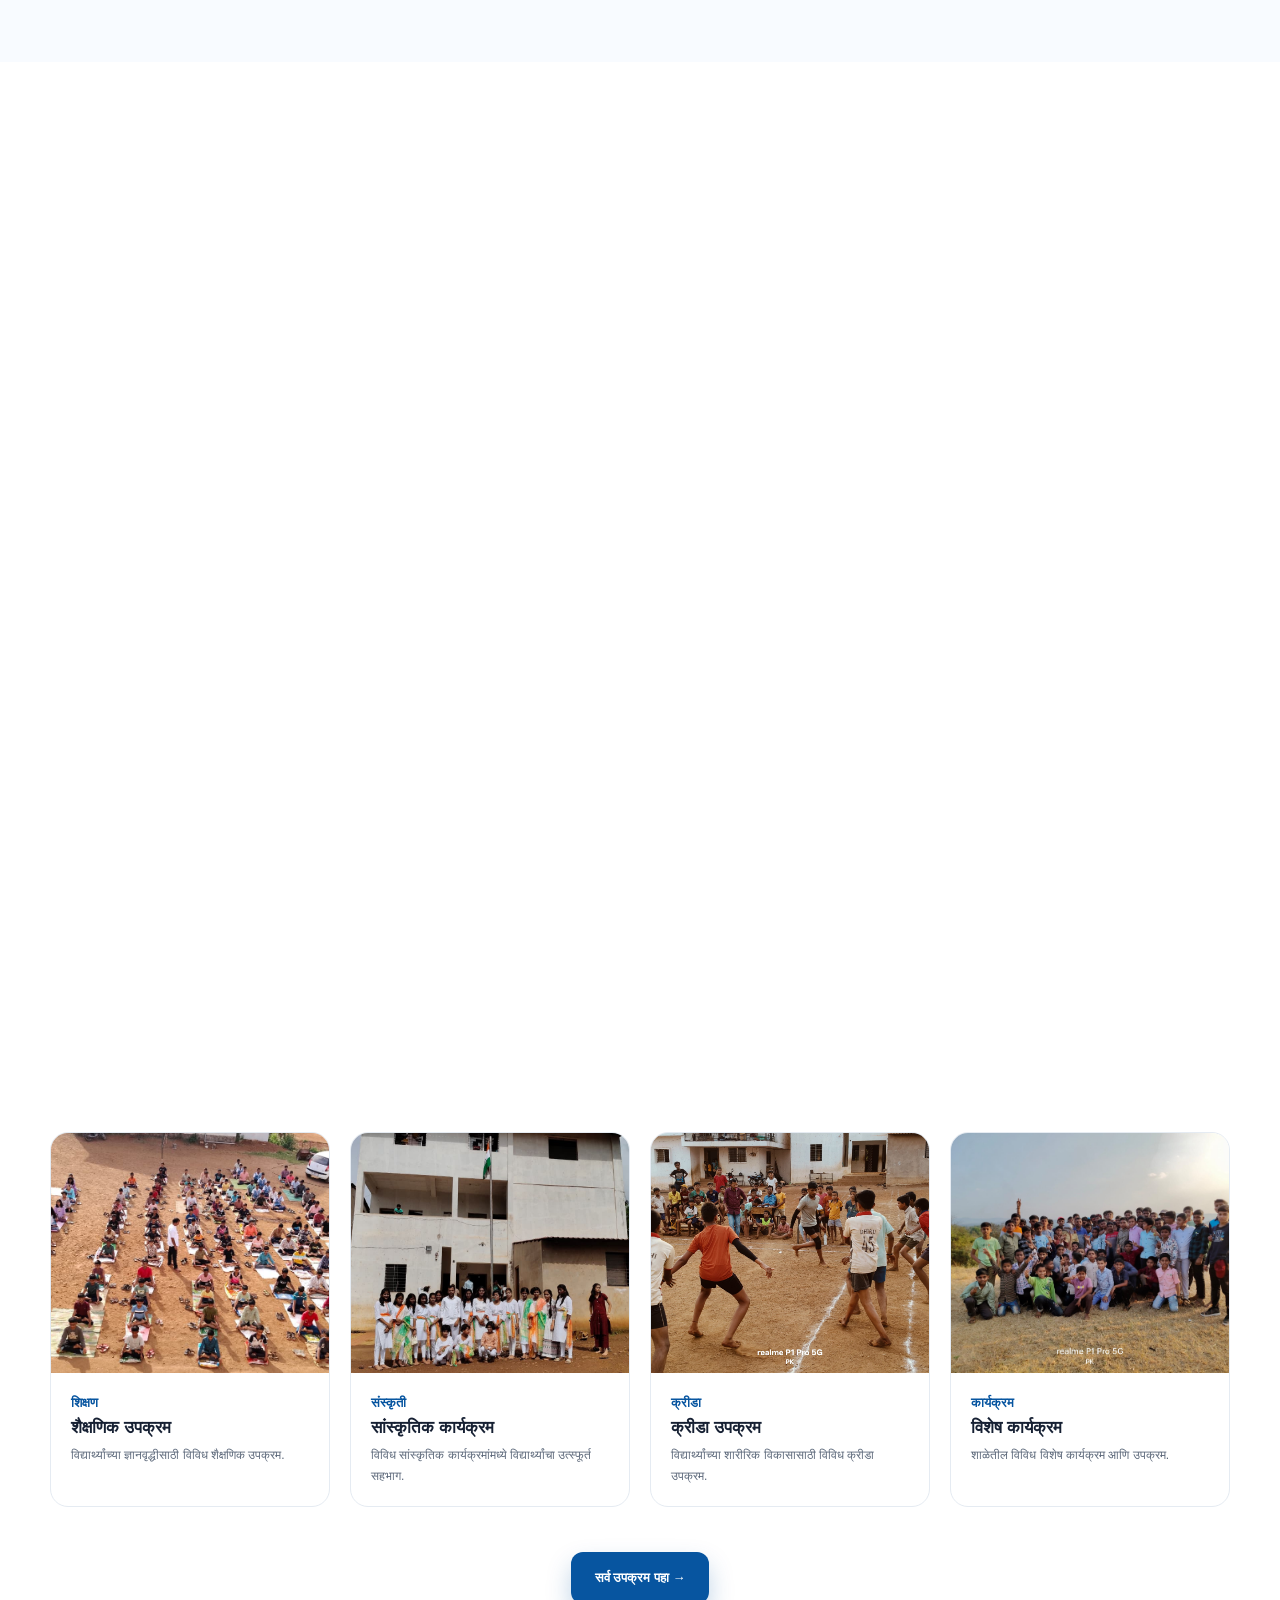
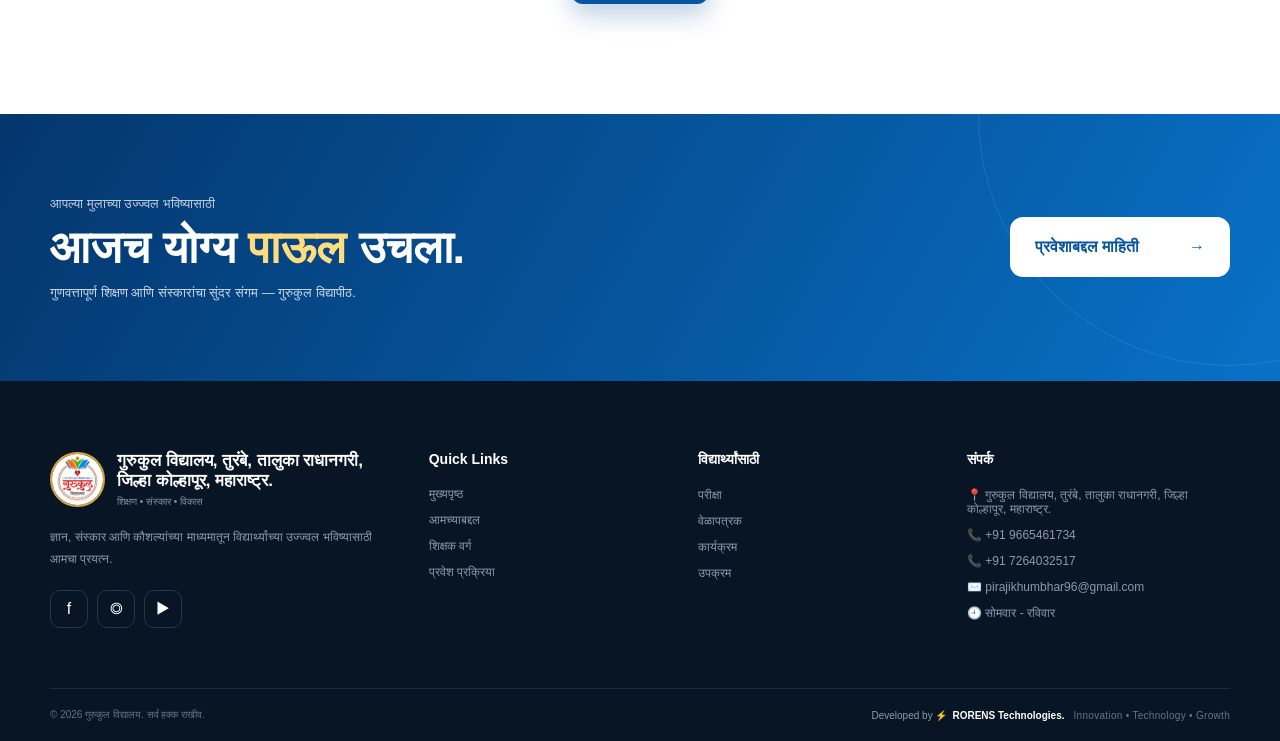
==== commit 61b47cb2: "Update index.html" ====
--- a/index.html
+++ b/index.html
@@ -2475,6 +2475,9 @@
             उपक्रम
         </a>
 
+         <a href="prarthana.html">
+            विद्यालयाची प्रार्थना
+        </a>
 
         <a href="#contact" class="contact-btn">
             संपर्क करा →
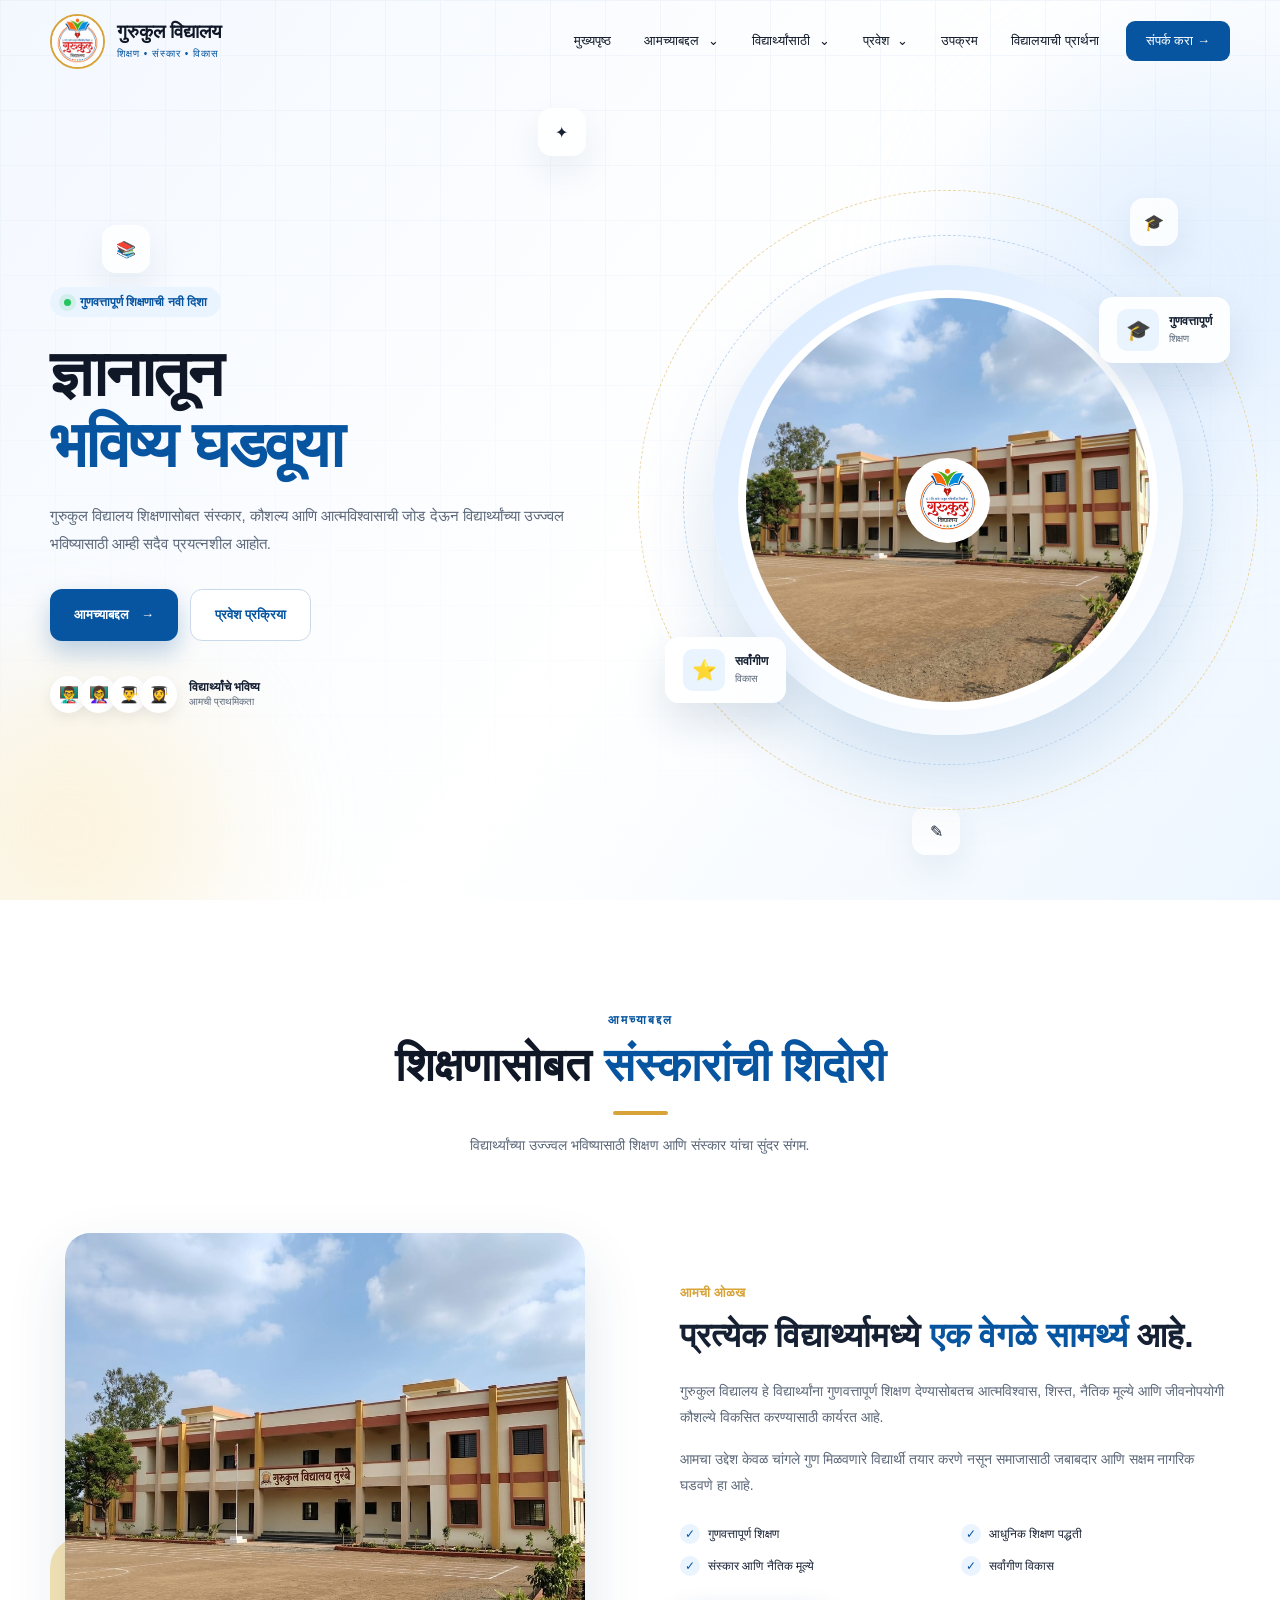
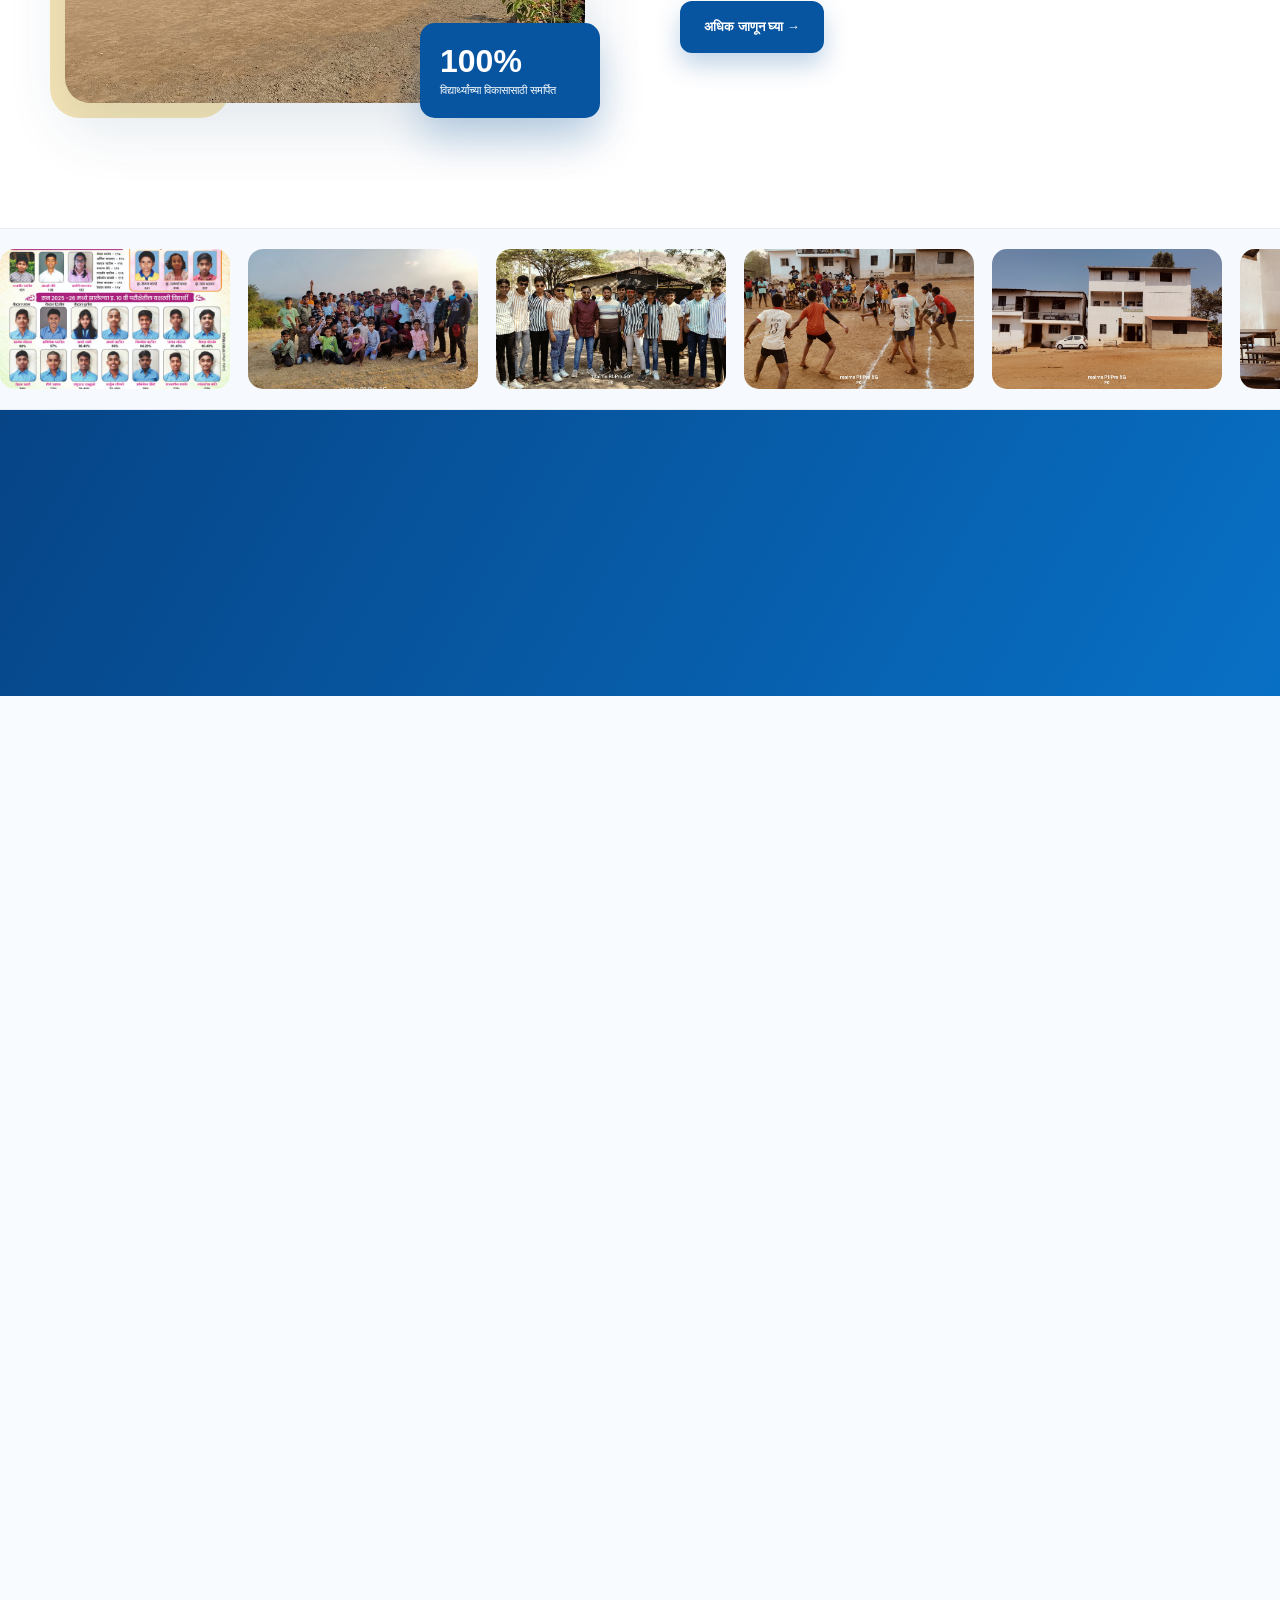
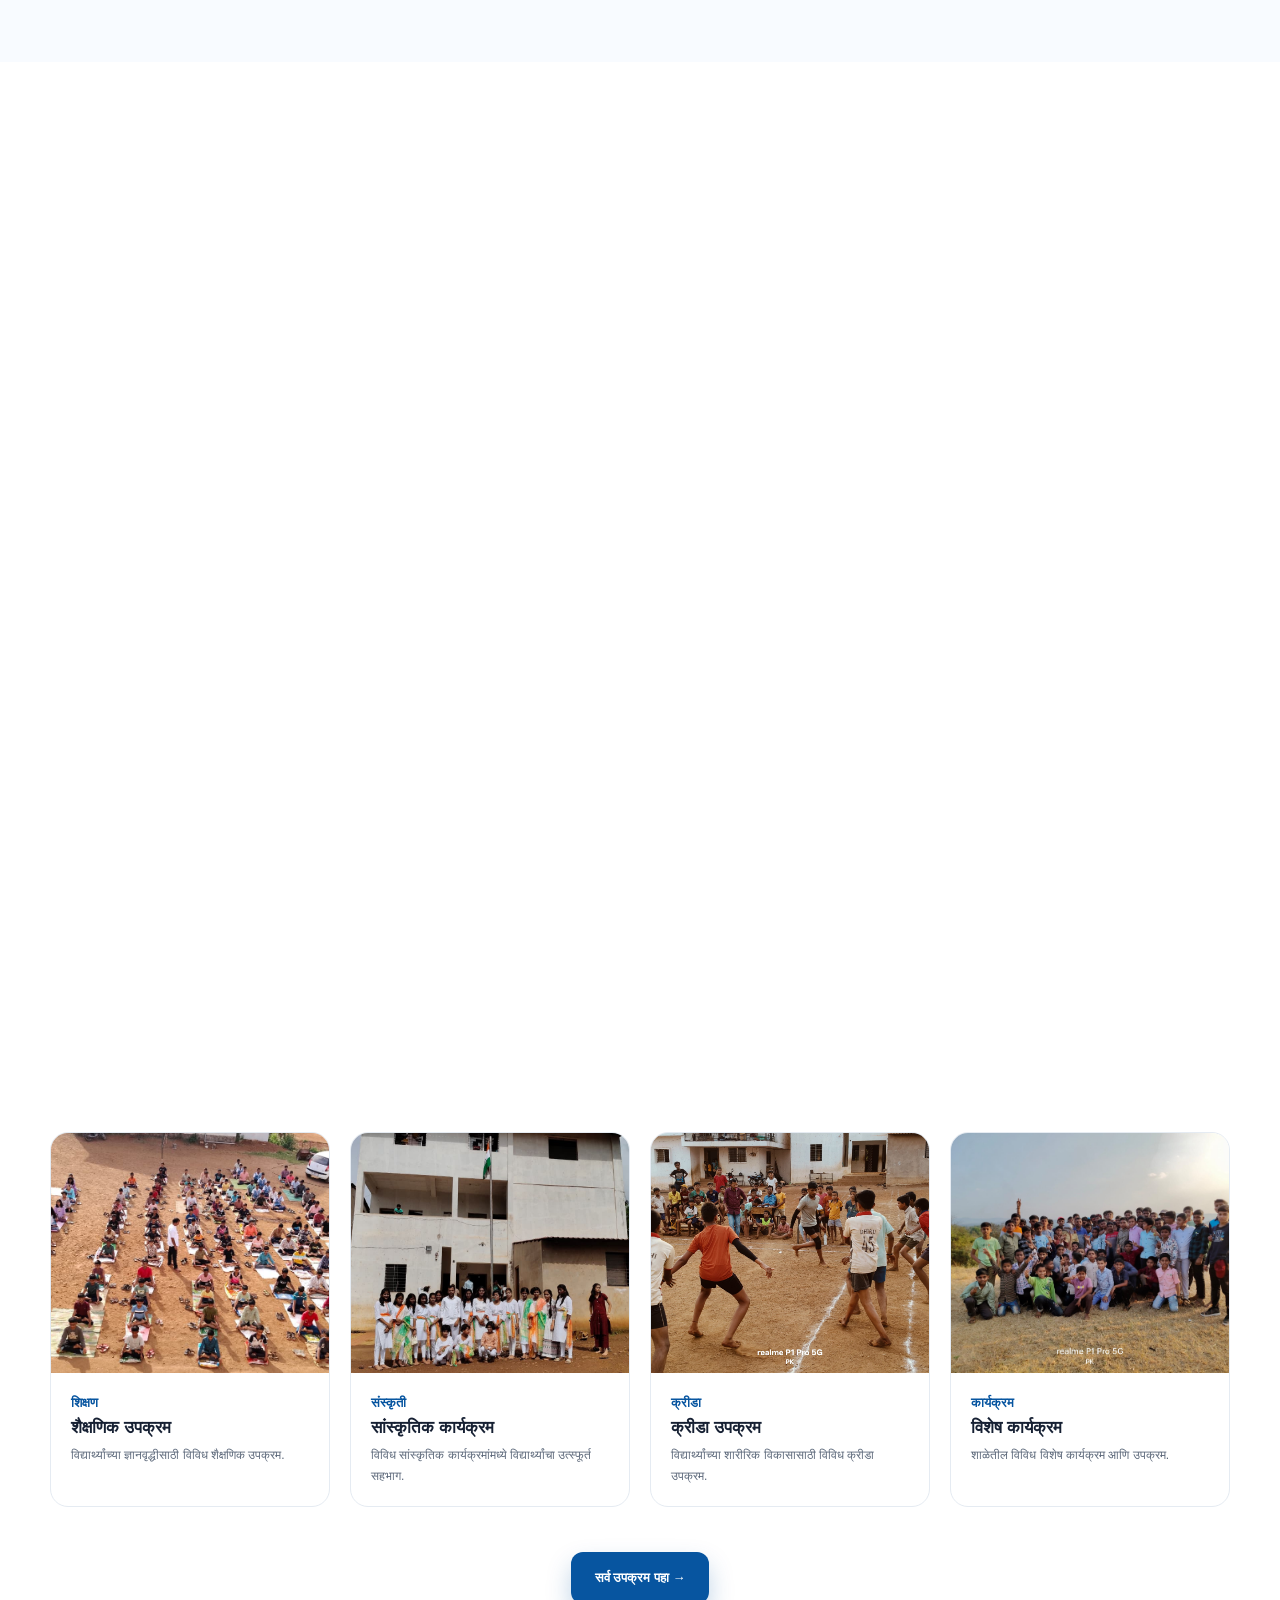
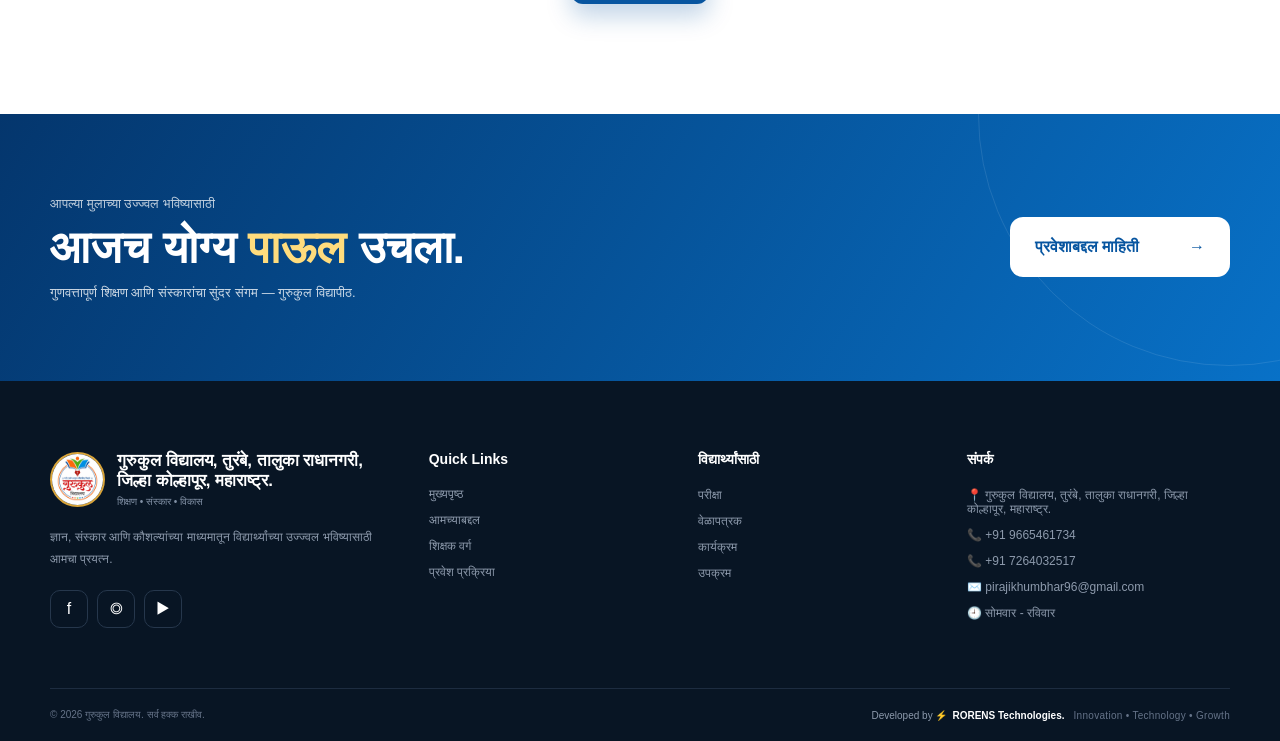
==== commit 73b8d651: "Update index.html" ====
--- a/index.html
+++ b/index.html
@@ -3535,9 +3535,9 @@
                 f
             </a>
 
-            <a href="#">
-                ◎
-            </a>
+            <a href="https://www.instagram.com/gurukul_vidhyalay_turambe/" target="_blank" rel="noopener noreferrer" aria-label="Instagram">
+               ◎
+             </a>
 
             <a href="#">
                 ▶
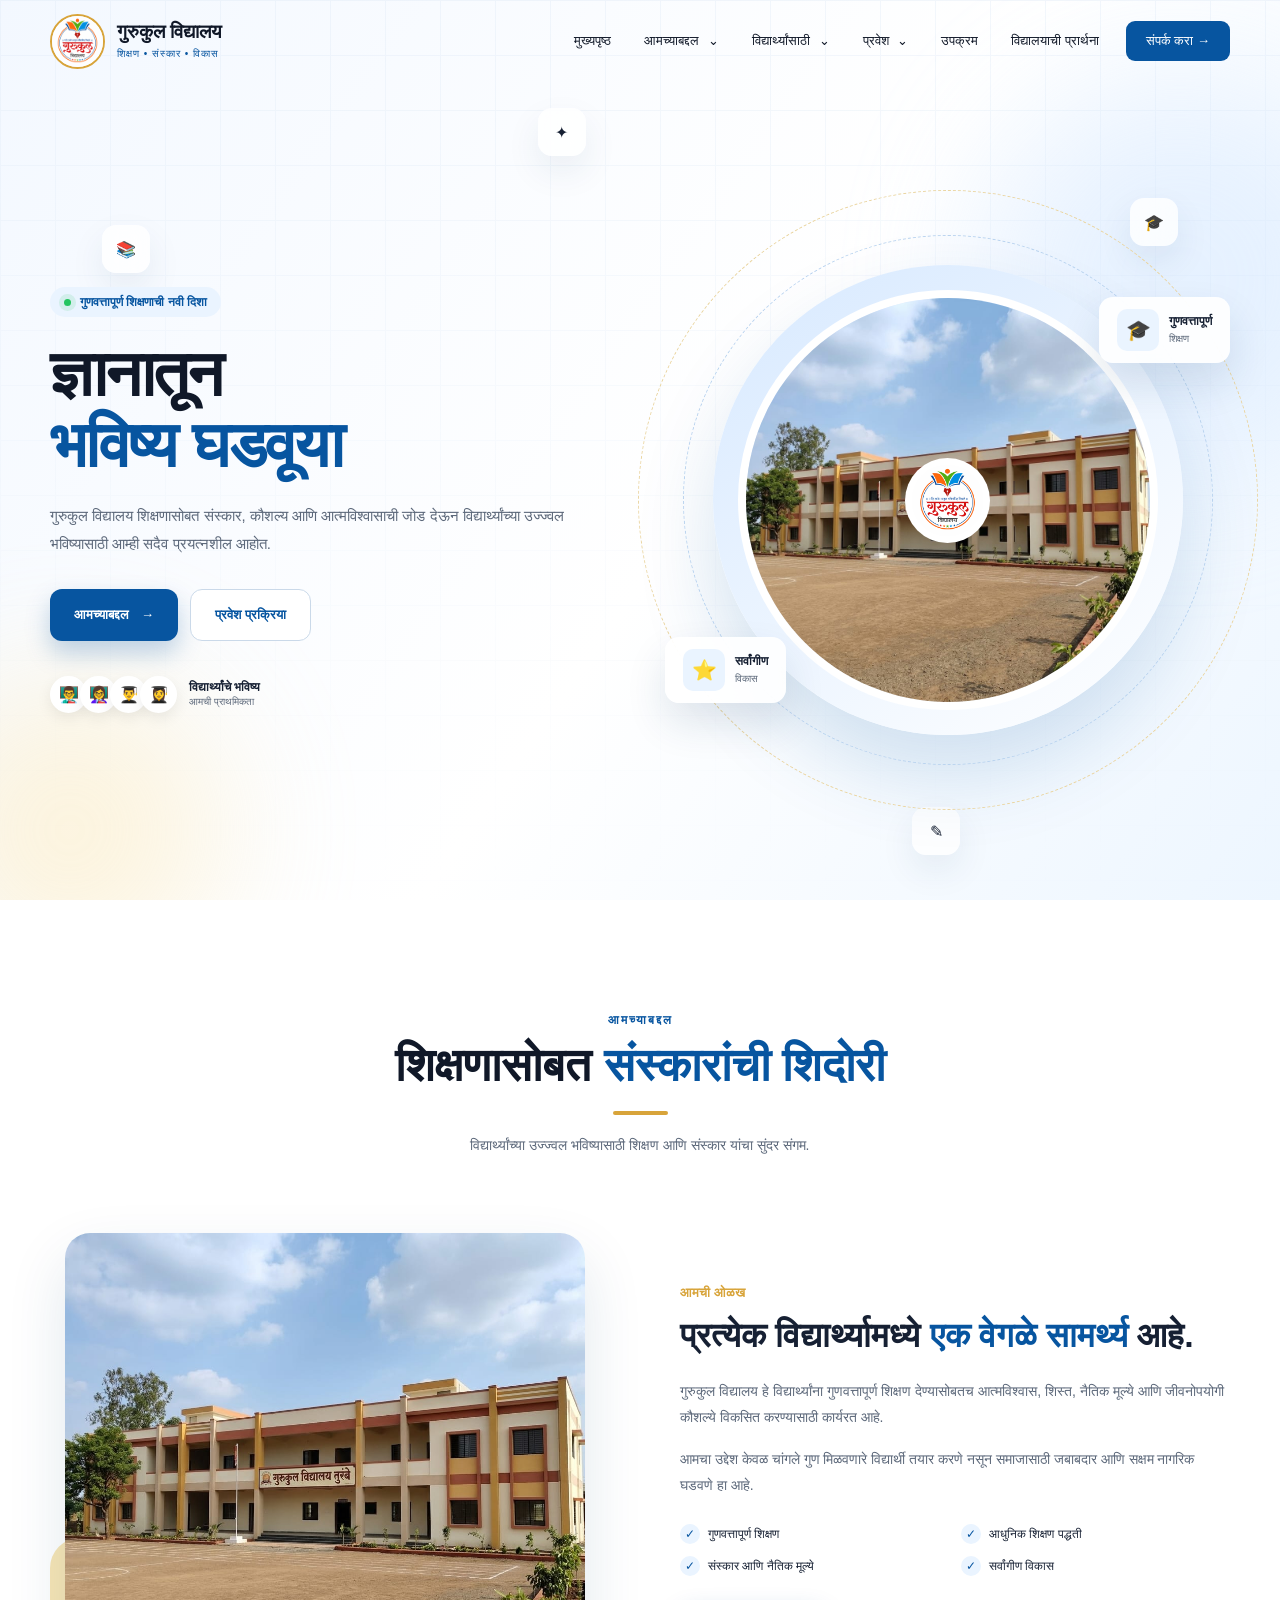
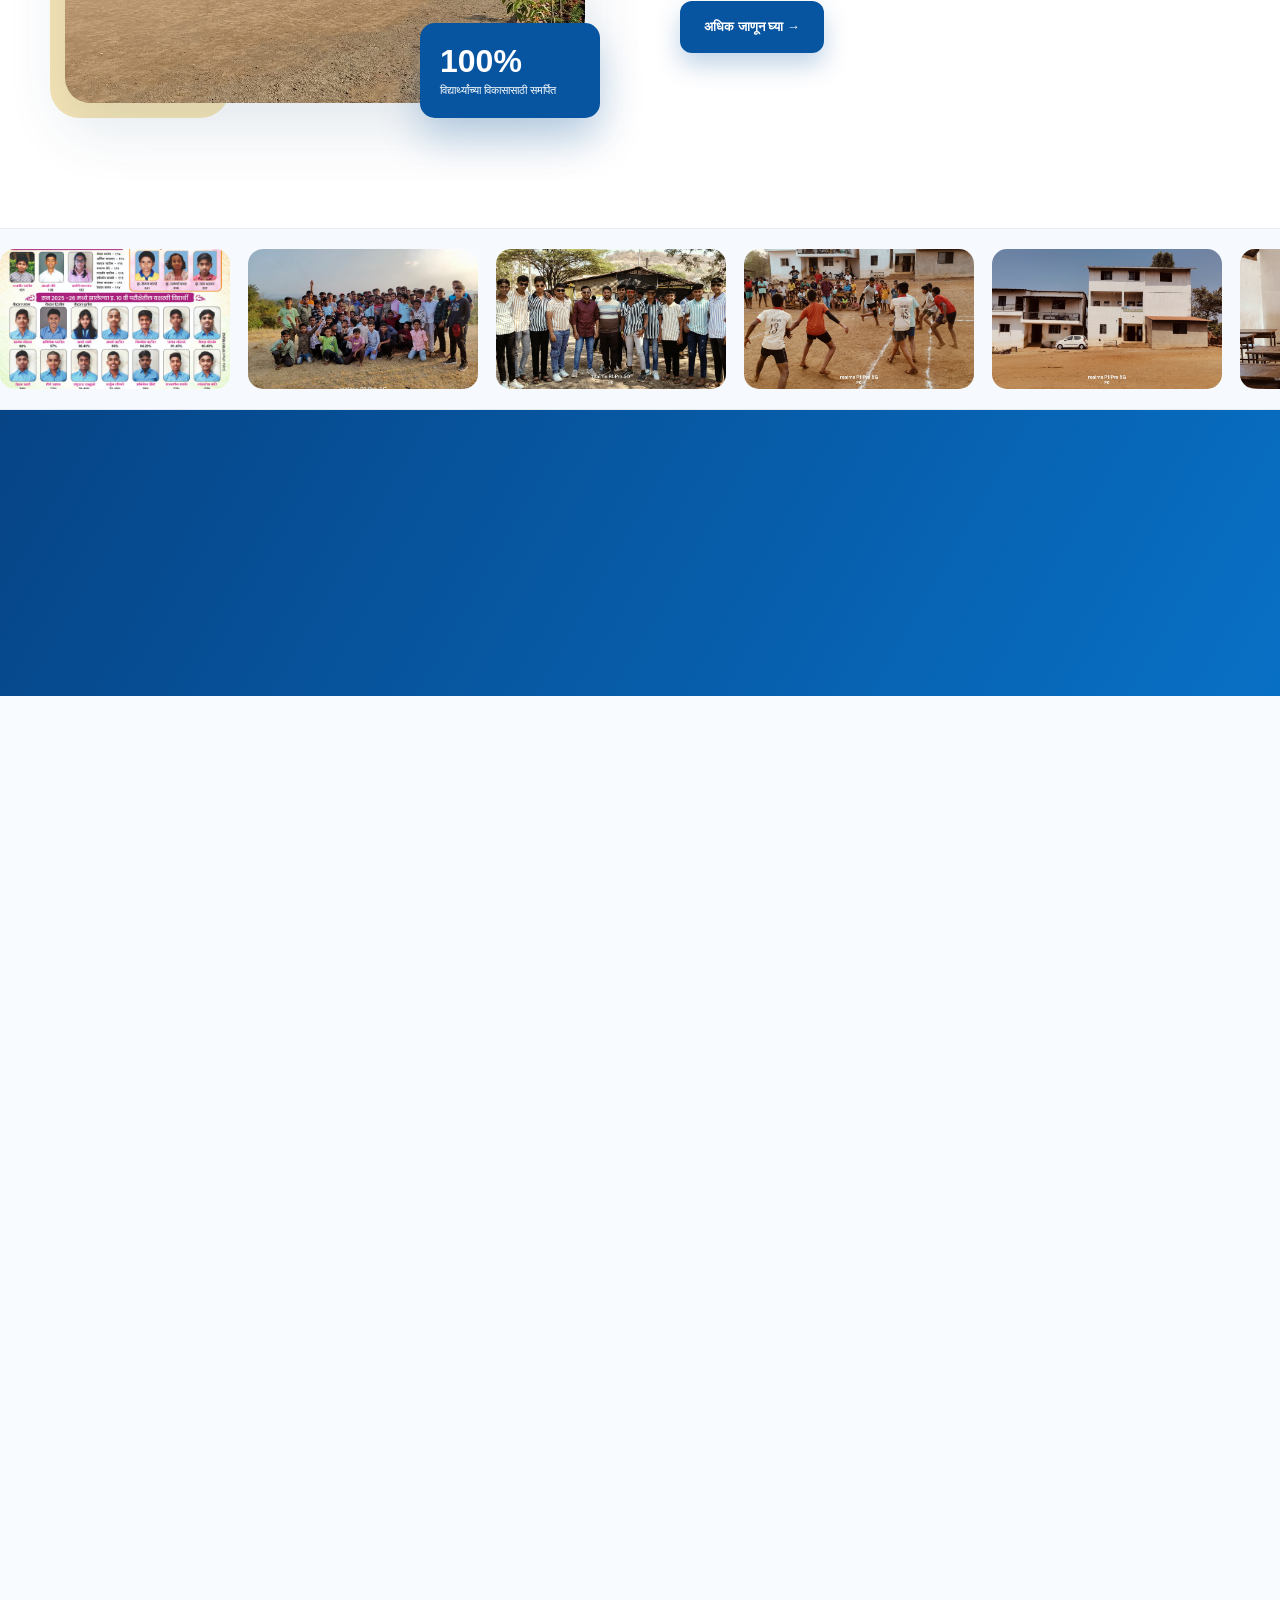
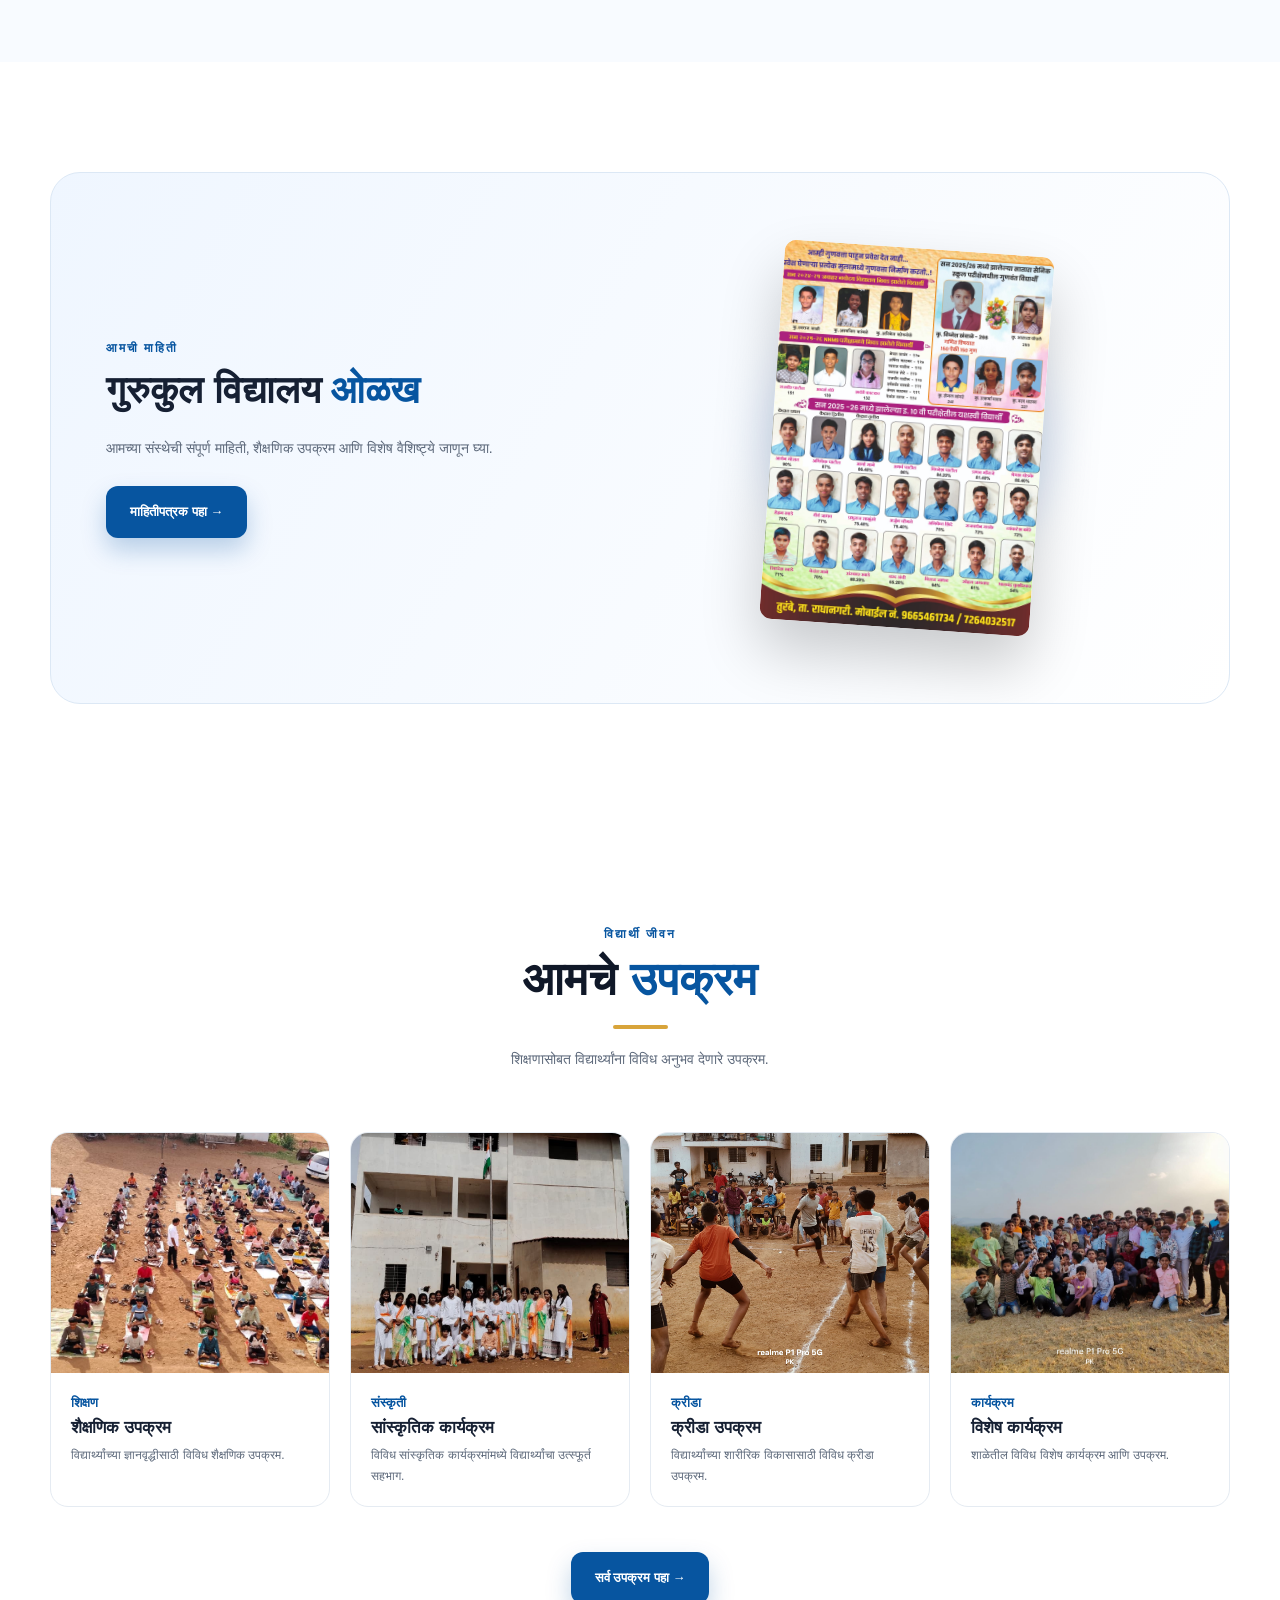
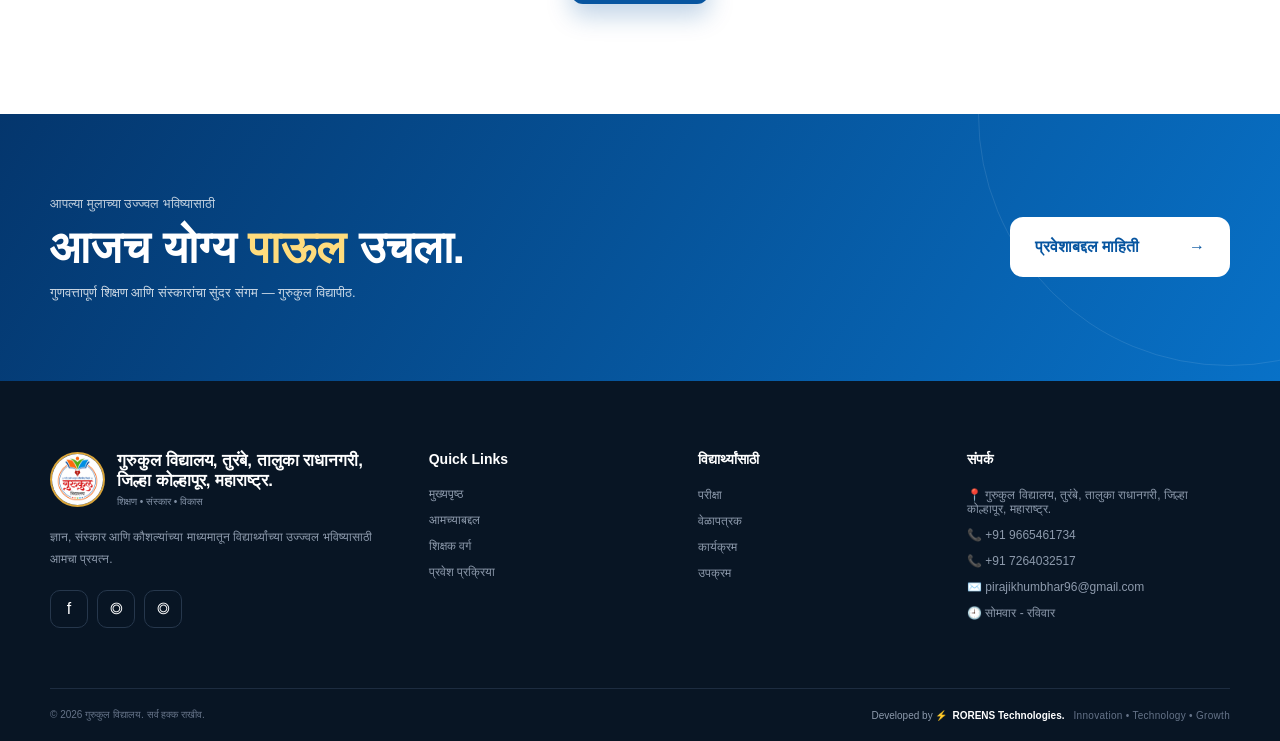
==== commit 0caba50f: "Update index.html" ====
--- a/index.html
+++ b/index.html
@@ -3531,17 +3531,22 @@
 
         <div class="socials">
 
-            <a href="#">
-                f
-            </a>
+         
+<a href="https://www.facebook.com/USERNAME"
+   target="_blank"
+   rel="noopener noreferrer"
+   aria-label="Piraji Kumbhar Facebook">
+    f
+</a>
+
 
             <a href="https://www.instagram.com/gurukul_vidhyalay_turambe/" target="_blank" rel="noopener noreferrer" aria-label="Instagram">
                ◎
              </a>
 
-            <a href="#">
-                ▶
-            </a>
+          <a href="https://www.instagram.com/mr_pradip_2517/" target="_blank" rel="noopener noreferrer" aria-label="Instagram">
+               ◎
+             </a>
 
         </div>
 
